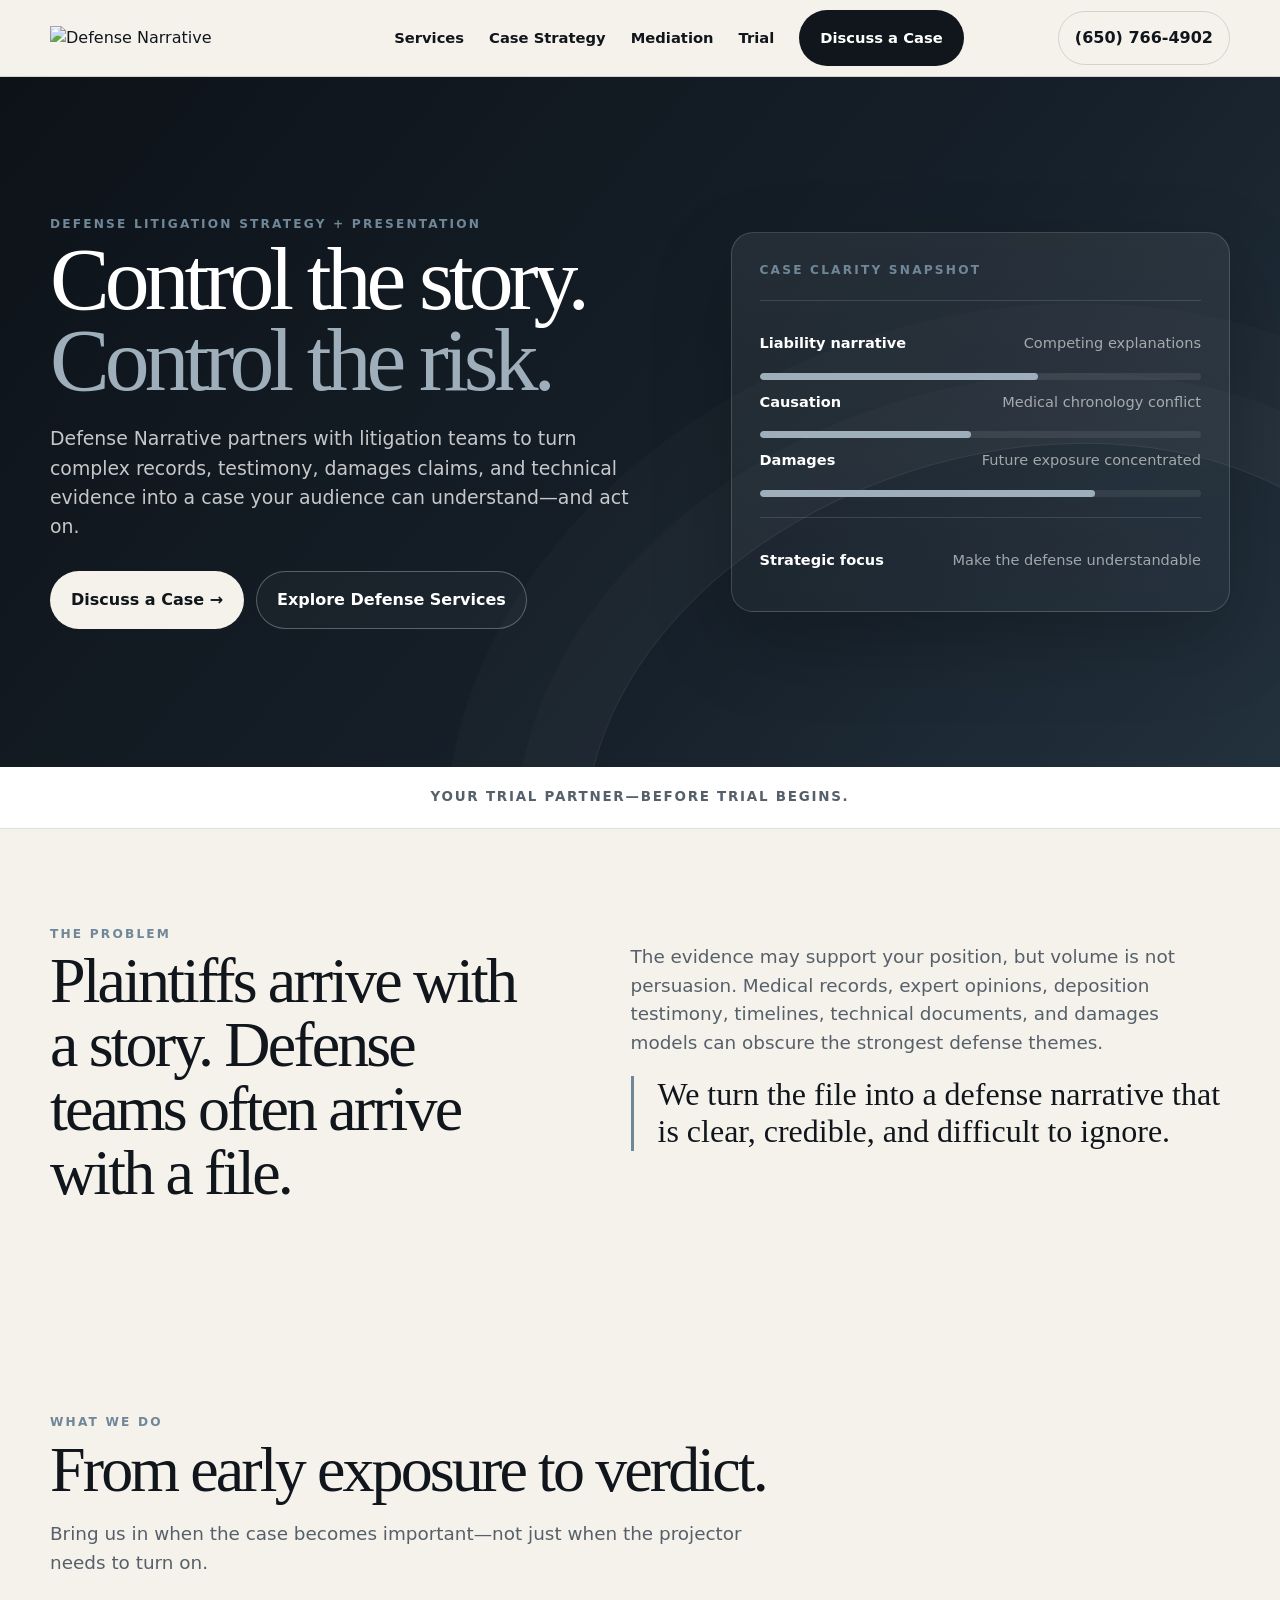
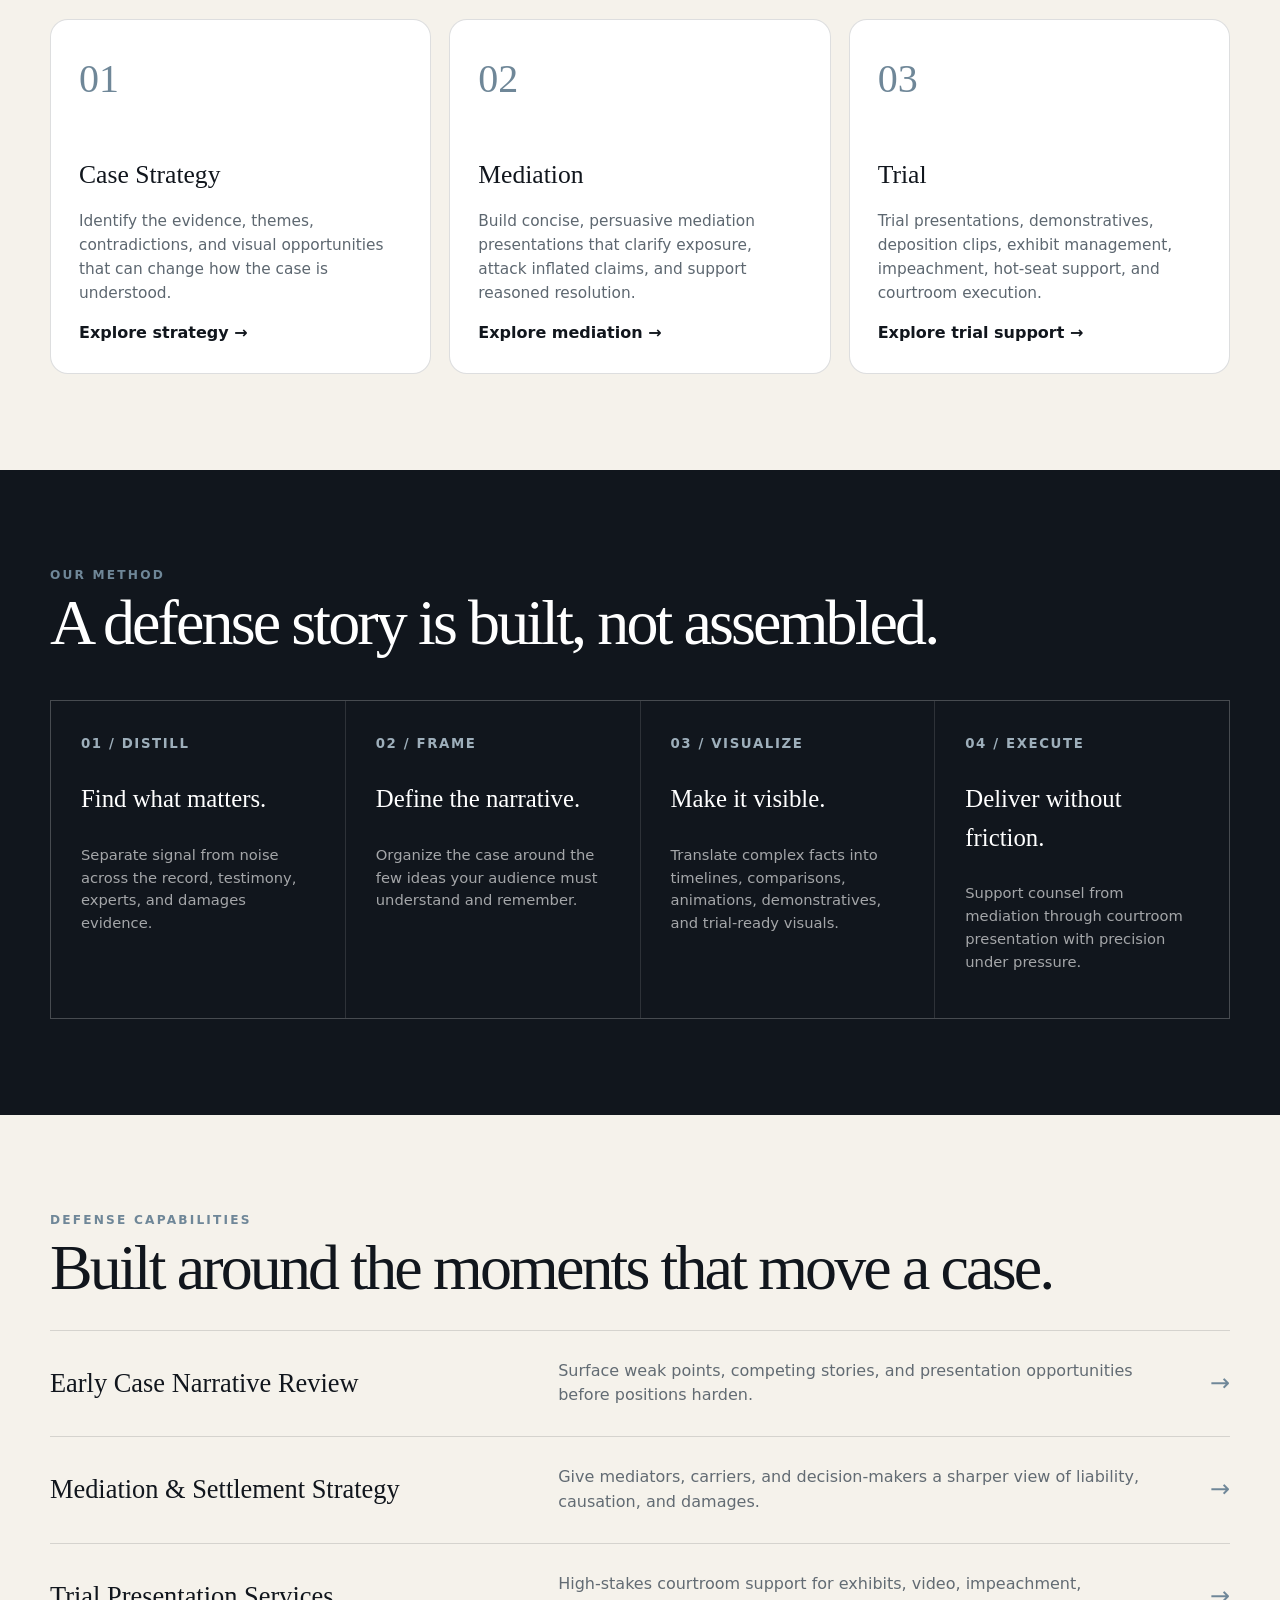
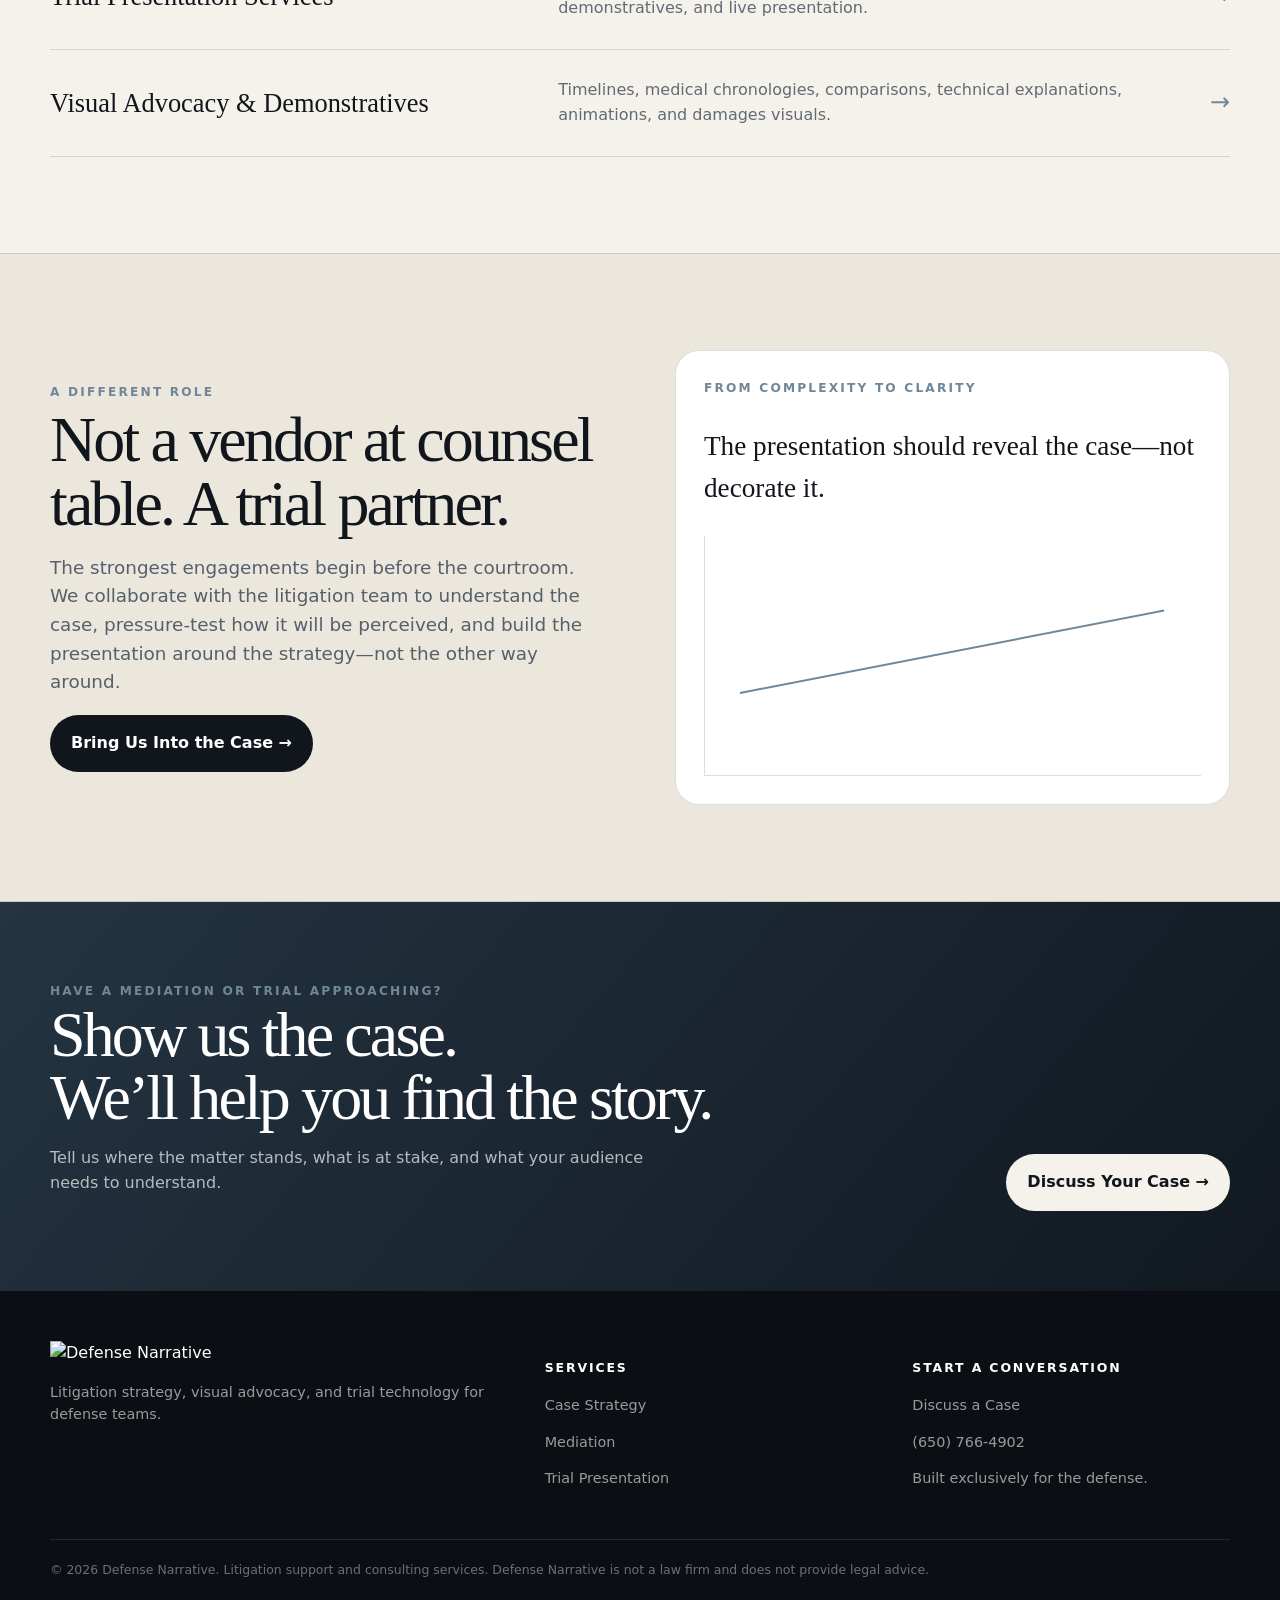
==== index.html @ d4c3cddf "Add Defense Narrative homepage" ====
<!doctype html><html lang="en"><head><meta charset="utf-8"><meta name="viewport" content="width=device-width,initial-scale=1"><title>Defense Narrative | Litigation Strategy, Visual Advocacy & Trial Technology</title><meta name="description" content="Defense Narrative partners with defense counsel to turn complex evidence into clear, persuasive case presentations—from early case strategy and mediation through trial."><link rel="stylesheet" href="styles.css"></head><body>
<header><div class="container nav"><a class="logo-link" href="index.html" aria-label="Defense Narrative home"><img src="assets/defense-narrative-logo-light.svg" alt="Defense Narrative"></a><nav class="navlinks"><a href="#services">Services</a><a href="case-strategy.html">Case Strategy</a><a href="mediation.html">Mediation</a><a href="trial.html">Trial</a><a href="contact.html" class="btn primary">Discuss a Case</a></nav><div class="nav-contact"><a class="phone-link" href="tel:+16507664902">(650) 766-4902</a></div><button class="menu" aria-label="Open navigation">Menu</button></div></header>
<main>
<section class="hero"><div class="container hero-grid"><div><div class="eyebrow">Defense litigation strategy + presentation</div><h1>Control the story.<br><em>Control the risk.</em></h1><p>Defense Narrative partners with litigation teams to turn complex records, testimony, damages claims, and technical evidence into a case your audience can understand—and act on.</p><div class="hero-actions"><a class="btn light" href="contact.html">Discuss a Case →</a><a class="btn ghost" href="#services">Explore Defense Services</a></div></div><div class="risk-card"><div class="eyebrow">Case clarity snapshot</div><div class="line"></div><div class="risk-item"><b>Liability narrative</b><span>Competing explanations</span></div><div class="meter"><i style="width:63%"></i></div><div class="risk-item"><b>Causation</b><span>Medical chronology conflict</span></div><div class="meter"><i style="width:48%"></i></div><div class="risk-item"><b>Damages</b><span>Future exposure concentrated</span></div><div class="meter"><i style="width:76%"></i></div><div class="line"></div><div class="risk-item"><b>Strategic focus</b><span>Make the defense understandable</span></div></div></div></section>
<div class="logostrip"><div class="container"><strong>Your trial partner—before trial begins.</strong></div></div>
<section class="section"><div class="container split"><div><div class="eyebrow">The problem</div><h2>Plaintiffs arrive with a story. Defense teams often arrive with a file.</h2></div><div><p class="lead">The evidence may support your position, but volume is not persuasion. Medical records, expert opinions, deposition testimony, timelines, technical documents, and damages models can obscure the strongest defense themes.</p><p class="quote-block">We turn the file into a defense narrative that is clear, credible, and difficult to ignore.</p></div></div></section>
<section class="section" id="services"><div class="container"><div class="eyebrow">What we do</div><h2>From early exposure to verdict.</h2><p class="lead">Bring us in when the case becomes important—not just when the projector needs to turn on.</p><div class="grid3"><article class="card"><div class="num">01</div><h3>Case Strategy</h3><p>Identify the evidence, themes, contradictions, and visual opportunities that can change how the case is understood.</p><a href="case-strategy.html"><b>Explore strategy →</b></a></article><article class="card"><div class="num">02</div><h3>Mediation</h3><p>Build concise, persuasive mediation presentations that clarify exposure, attack inflated claims, and support reasoned resolution.</p><a href="mediation.html"><b>Explore mediation →</b></a></article><article class="card"><div class="num">03</div><h3>Trial</h3><p>Trial presentations, demonstratives, deposition clips, exhibit management, impeachment, hot-seat support, and courtroom execution.</p><a href="trial.html"><b>Explore trial support →</b></a></article></div></div></section>
<section class="section dark"><div class="container"><div class="eyebrow">Our method</div><h2>A defense story is built, not assembled.</h2><div class="process"><div class="step"><small>01 / DISTILL</small><h3>Find what matters.</h3><p>Separate signal from noise across the record, testimony, experts, and damages evidence.</p></div><div class="step"><small>02 / FRAME</small><h3>Define the narrative.</h3><p>Organize the case around the few ideas your audience must understand and remember.</p></div><div class="step"><small>03 / VISUALIZE</small><h3>Make it visible.</h3><p>Translate complex facts into timelines, comparisons, animations, demonstratives, and trial-ready visuals.</p></div><div class="step"><small>04 / EXECUTE</small><h3>Deliver without friction.</h3><p>Support counsel from mediation through courtroom presentation with precision under pressure.</p></div></div></div></section>
<section class="section"><div class="container"><div class="eyebrow">Defense capabilities</div><h2>Built around the moments that move a case.</h2><div class="service-list"><a class="service-row" href="case-strategy.html"><h3>Early Case Narrative Review</h3><p>Surface weak points, competing stories, and presentation opportunities before positions harden.</p><span class="arrow">→</span></a><a class="service-row" href="mediation.html"><h3>Mediation & Settlement Strategy</h3><p>Give mediators, carriers, and decision-makers a sharper view of liability, causation, and damages.</p><span class="arrow">→</span></a><a class="service-row" href="trial.html"><h3>Trial Presentation Services</h3><p>High-stakes courtroom support for exhibits, video, impeachment, demonstratives, and live presentation.</p><span class="arrow">→</span></a><a class="service-row" href="trial.html"><h3>Visual Advocacy & Demonstratives</h3><p>Timelines, medical chronologies, comparisons, technical explanations, animations, and damages visuals.</p><span class="arrow">→</span></a></div></div></section>
<section class="section case-band"><div class="container case-layout"><div><div class="eyebrow">A different role</div><h2>Not a vendor at counsel table. A trial partner.</h2><p class="lead">The strongest engagements begin before the courtroom. We collaborate with the litigation team to understand the case, pressure-test how it will be perceived, and build the presentation around the strategy—not the other way around.</p><a class="btn primary" href="contact.html">Bring Us Into the Case →</a></div><div class="case-visual"><div class="eyebrow">From complexity to clarity</div><h3 style="font-family:var(--serif);font-size:1.7rem;font-weight:500">The presentation should reveal the case—not decorate it.</h3><div class="chart"></div></div></div></section>
<section class="cta"><div class="container cta-inner"><div><div class="eyebrow">Have a mediation or trial approaching?</div><h2>Show us the case.<br>We’ll help you find the story.</h2><p>Tell us where the matter stands, what is at stake, and what your audience needs to understand.</p></div><a class="btn light" href="contact.html">Discuss Your Case →</a></div></section>
</main><footer><div class="container"><div class="footer-grid"><div><img class="footer-logo" src="assets/defense-narrative-logo.svg" alt="Defense Narrative"><p>Litigation strategy, visual advocacy, and trial technology for defense teams.</p></div><div><h4>Services</h4><p><a href="case-strategy.html">Case Strategy</a></p><p><a href="mediation.html">Mediation</a></p><p><a href="trial.html">Trial Presentation</a></p></div><div><h4>Start a conversation</h4><p><a href="contact.html">Discuss a Case</a></p><p><a href="tel:+16507664902">(650) 766-4902</a></p><p>Built exclusively for the defense.</p></div></div><div class="legal">© 2026 Defense Narrative. Litigation support and consulting services. Defense Narrative is not a law firm and does not provide legal advice.</div></div></footer><script src="script.js"></script></body></html>
---- styles.css ----
:root{
  --ink:#11161d;
  --ink-2:#1b2430;
  --paper:#f5f2eb;
  --paper-2:#ece7dd;
  --steel:#6f8798;
  --steel-2:#9eafbb;
  --line:rgba(17,22,29,.14);
  --white:#fff;
  --max:1180px;
  --serif: Georgia, 'Times New Roman', serif;
  --sans: Inter, ui-sans-serif, system-ui, -apple-system, BlinkMacSystemFont, 'Segoe UI', sans-serif;
}
*{box-sizing:border-box}
html{scroll-behavior:smooth}
body{margin:0;font-family:var(--sans);background:var(--paper);color:var(--ink);line-height:1.55}
a{color:inherit;text-decoration:none}
img{max-width:100%;display:block}
.container{width:min(calc(100% - 40px),var(--max));margin:auto}
.eyebrow{font-size:.76rem;letter-spacing:.18em;text-transform:uppercase;font-weight:750;color:var(--steel)}
.btn{display:inline-flex;align-items:center;justify-content:center;gap:.55rem;padding:.95rem 1.25rem;border-radius:999px;font-weight:750;border:1px solid transparent;transition:.2s ease}
.btn.primary{background:var(--ink);color:var(--white)}
.btn.primary:hover{transform:translateY(-2px);background:#05080c}
.btn.ghost{border-color:rgba(255,255,255,.28);color:#fff;background:rgba(255,255,255,.03)}
.btn.light{background:var(--paper);color:var(--ink)}
header{position:sticky;top:0;z-index:30;background:rgba(245,242,235,.9);backdrop-filter:blur(14px);border-bottom:1px solid var(--line)}
.nav{height:76px;display:flex;align-items:center;justify-content:space-between;gap:24px}
.brand{font-weight:900;letter-spacing:.05em;line-height:.95;font-size:1.05rem}.brand span{display:block;font-family:var(--serif);font-weight:500;font-size:1.28rem;letter-spacing:.01em}
.navlinks{display:flex;gap:25px;align-items:center;font-size:.92rem;font-weight:650}.menu{display:none}
.hero{background:linear-gradient(130deg,#0d1218 0%,#16202a 60%,#23313d 100%);color:#fff;overflow:hidden;position:relative}
.hero:after{content:"";position:absolute;inset:auto -12% -45% 45%;height:620px;border:1px solid rgba(255,255,255,.09);border-radius:50%;transform:rotate(-18deg);box-shadow:0 0 0 70px rgba(255,255,255,.02),0 0 0 140px rgba(255,255,255,.015)}
.hero-grid{min-height:690px;display:grid;grid-template-columns:1.1fr .9fr;align-items:center;gap:70px;position:relative;z-index:2}
.hero h1{font-family:var(--serif);font-weight:500;font-size:clamp(3.4rem,7vw,6.8rem);line-height:.9;letter-spacing:-.055em;margin:.3rem 0 1.5rem;max-width:760px}.hero h1 em{font-style:normal;color:var(--steel-2)}
.hero p{font-size:1.18rem;color:rgba(255,255,255,.76);max-width:660px}.hero-actions{display:flex;gap:12px;margin-top:30px;flex-wrap:wrap}
.risk-card{border:1px solid rgba(255,255,255,.16);background:linear-gradient(180deg,rgba(255,255,255,.07),rgba(255,255,255,.025));padding:28px;border-radius:22px;box-shadow:0 30px 80px rgba(0,0,0,.22)}
.risk-card .line{height:1px;background:rgba(255,255,255,.13);margin:20px 0}.risk-item{display:flex;justify-content:space-between;gap:22px;padding:11px 0;font-size:.91rem}.risk-item b{color:#fff}.risk-item span{color:rgba(255,255,255,.58);text-align:right}.meter{height:7px;background:rgba(255,255,255,.08);border-radius:99px;overflow:hidden;margin-top:7px}.meter i{display:block;height:100%;background:var(--steel-2);border-radius:99px}
.logostrip{border-bottom:1px solid var(--line);background:#fff}.logostrip .container{display:flex;justify-content:center;text-align:center;padding:20px}.logostrip strong{font-size:.84rem;letter-spacing:.13em;text-transform:uppercase;color:#56606b}
.section{padding:96px 0}.section.dark{background:var(--ink);color:#fff}.split{display:grid;grid-template-columns:.9fr 1.1fr;gap:90px;align-items:start}.section h2{font-family:var(--serif);font-size:clamp(2.45rem,5vw,4.5rem);line-height:1;letter-spacing:-.045em;font-weight:500;margin:.35rem 0 1rem}.lead{font-size:1.15rem;color:#56606b;max-width:720px}.dark .lead{color:rgba(255,255,255,.68)}
.quote-block{font-family:var(--serif);font-size:2rem;line-height:1.18;border-left:3px solid var(--steel);padding-left:24px;margin:12px 0 0}
.grid3{display:grid;grid-template-columns:repeat(3,1fr);gap:18px;margin-top:42px}.card{background:#fff;border:1px solid var(--line);border-radius:18px;padding:28px;min-height:250px}.card .num{font-family:var(--serif);font-size:2.5rem;color:var(--steel);margin-bottom:45px}.card h3{font-family:var(--serif);font-size:1.6rem;font-weight:500;margin:0 0 10px}.card p{color:#5d6770;font-size:.96rem}
.process{display:grid;grid-template-columns:repeat(4,1fr);gap:1px;background:rgba(255,255,255,.12);border:1px solid rgba(255,255,255,.12);margin-top:45px}.step{background:var(--ink);padding:30px;min-height:260px}.step small{color:var(--steel-2);font-weight:800;letter-spacing:.12em}.step h3{font-family:var(--serif);font-size:1.55rem;font-weight:500}.step p{color:rgba(255,255,255,.62);font-size:.92rem}
.service-list{margin-top:30px;border-top:1px solid var(--line)}.service-row{display:grid;grid-template-columns:1fr 1.3fr auto;gap:30px;padding:28px 0;border-bottom:1px solid var(--line);align-items:center}.service-row h3{font-family:var(--serif);font-weight:500;font-size:1.65rem;margin:0}.service-row p{margin:0;color:#626b73}.arrow{font-size:1.5rem;color:var(--steel)}
.case-band{background:var(--paper-2);border-top:1px solid var(--line);border-bottom:1px solid var(--line)}.case-layout{display:grid;grid-template-columns:1fr 1fr;gap:70px;align-items:center}.case-visual{background:#fff;border:1px solid var(--line);border-radius:24px;padding:28px}.case-visual .chart{height:240px;position:relative;border-left:1px solid var(--line);border-bottom:1px solid var(--line);margin-top:20px}.case-visual .chart:before{content:"";position:absolute;left:7%;right:6%;top:65%;height:2px;background:var(--steel);transform:rotate(-11deg);transform-origin:left;box-shadow:80px -18px 0 -1px var(--steel),160px -56px 0 -1px var(--steel),240px -48px 0 -1px var(--steel)}
.cta{background:linear-gradient(130deg,#243442,#111820);color:#fff;padding:80px 0}.cta-inner{display:flex;align-items:end;justify-content:space-between;gap:40px}.cta h2{font-family:var(--serif);font-size:clamp(2.7rem,5vw,4.9rem);letter-spacing:-.045em;font-weight:500;line-height:.98;margin:.2rem 0}.cta p{color:rgba(255,255,255,.68);max-width:620px}
footer{background:#0b0f14;color:#fff;padding:50px 0 25px}.footer-grid{display:grid;grid-template-columns:1.4fr 1fr 1fr;gap:50px}.footer-grid p,.footer-grid a{color:rgba(255,255,255,.58);font-size:.9rem}.footer-grid h4{font-size:.78rem;letter-spacing:.15em;text-transform:uppercase}.legal{border-top:1px solid rgba(255,255,255,.1);margin-top:35px;padding-top:20px;color:rgba(255,255,255,.4);font-size:.78rem}
.pagehero{padding:110px 0 80px;background:var(--ink);color:#fff}.pagehero h1{font-family:var(--serif);font-size:clamp(3.2rem,7vw,6.2rem);font-weight:500;line-height:.94;letter-spacing:-.05em;margin:.4rem 0 1rem;max-width:900px}.pagehero p{max-width:720px;color:rgba(255,255,255,.68);font-size:1.12rem}
.form{display:grid;gap:14px}.form input,.form textarea,.form select{width:100%;padding:15px 16px;border:1px solid var(--line);background:#fff;border-radius:10px;font:inherit}.form textarea{min-height:150px;resize:vertical}.form-grid{display:grid;grid-template-columns:1fr 1fr;gap:14px}.note{font-size:.82rem;color:#737b82}
@media(max-width:900px){.navlinks{display:none}.menu{display:block}.hero-grid,.split,.case-layout,.footer-grid{grid-template-columns:1fr}.hero-grid{padding:90px 0;min-height:auto}.risk-card{display:none}.grid3{grid-template-columns:1fr}.process{grid-template-columns:1fr 1fr}.service-row{grid-template-columns:1fr auto}.service-row p{grid-column:1/-1}.cta-inner{display:block}.cta .btn{margin-top:20px}}
@media(max-width:600px){.container{width:min(calc(100% - 28px),var(--max))}.hero h1{font-size:3.5rem}.section{padding:70px 0}.process{grid-template-columns:1fr}.form-grid{grid-template-columns:1fr}.nav{height:66px}}
.logo-link{display:flex;align-items:center;min-width:250px}.logo-link img{width:250px;height:auto;display:block}.nav-contact{display:flex;gap:10px;align-items:center}.phone-link{font-weight:800;white-space:nowrap;border:1px solid var(--line);border-radius:999px;padding:.82rem 1rem}.phone-link:hover{border-color:var(--steel)}
footer .footer-logo{width:320px;max-width:100%;margin-bottom:14px}.contact-callout{margin-top:25px;padding:22px 24px;background:var(--ink);color:#fff;border-radius:16px}.contact-callout .eyebrow{color:var(--steel-2)}.contact-callout a{font-family:var(--serif);font-size:2rem;display:inline-block;margin-top:4px}.contact-callout p{color:rgba(255,255,255,.66);margin:.3rem 0 0}.form label{font-size:.78rem;text-transform:uppercase;letter-spacing:.08em;font-weight:800;color:#64707b}.form-field{display:grid;gap:6px}.form-status{font-size:.9rem;padding:12px 14px;border-radius:10px;background:#edf3f6;color:#2F3E4F;display:none}.privacy-line{font-size:.78rem;color:#737b82;margin:.2rem 0}.brand-mini{display:flex;align-items:center;gap:12px}.brand-mini img{width:48px;height:48px}.brand-mini strong{font-family:var(--serif);font-size:1.2rem;letter-spacing:.02em}
@media(max-width:1050px){.nav-contact .phone-link{display:none}.logo-link img{width:220px}.logo-link{min-width:220px}}
@media(max-width:900px){.nav-contact{margin-left:auto}.nav-contact .btn{display:none}.logo-link img{width:205px}.logo-link{min-width:auto}}
@media(max-width:600px){.logo-link img{width:178px}}
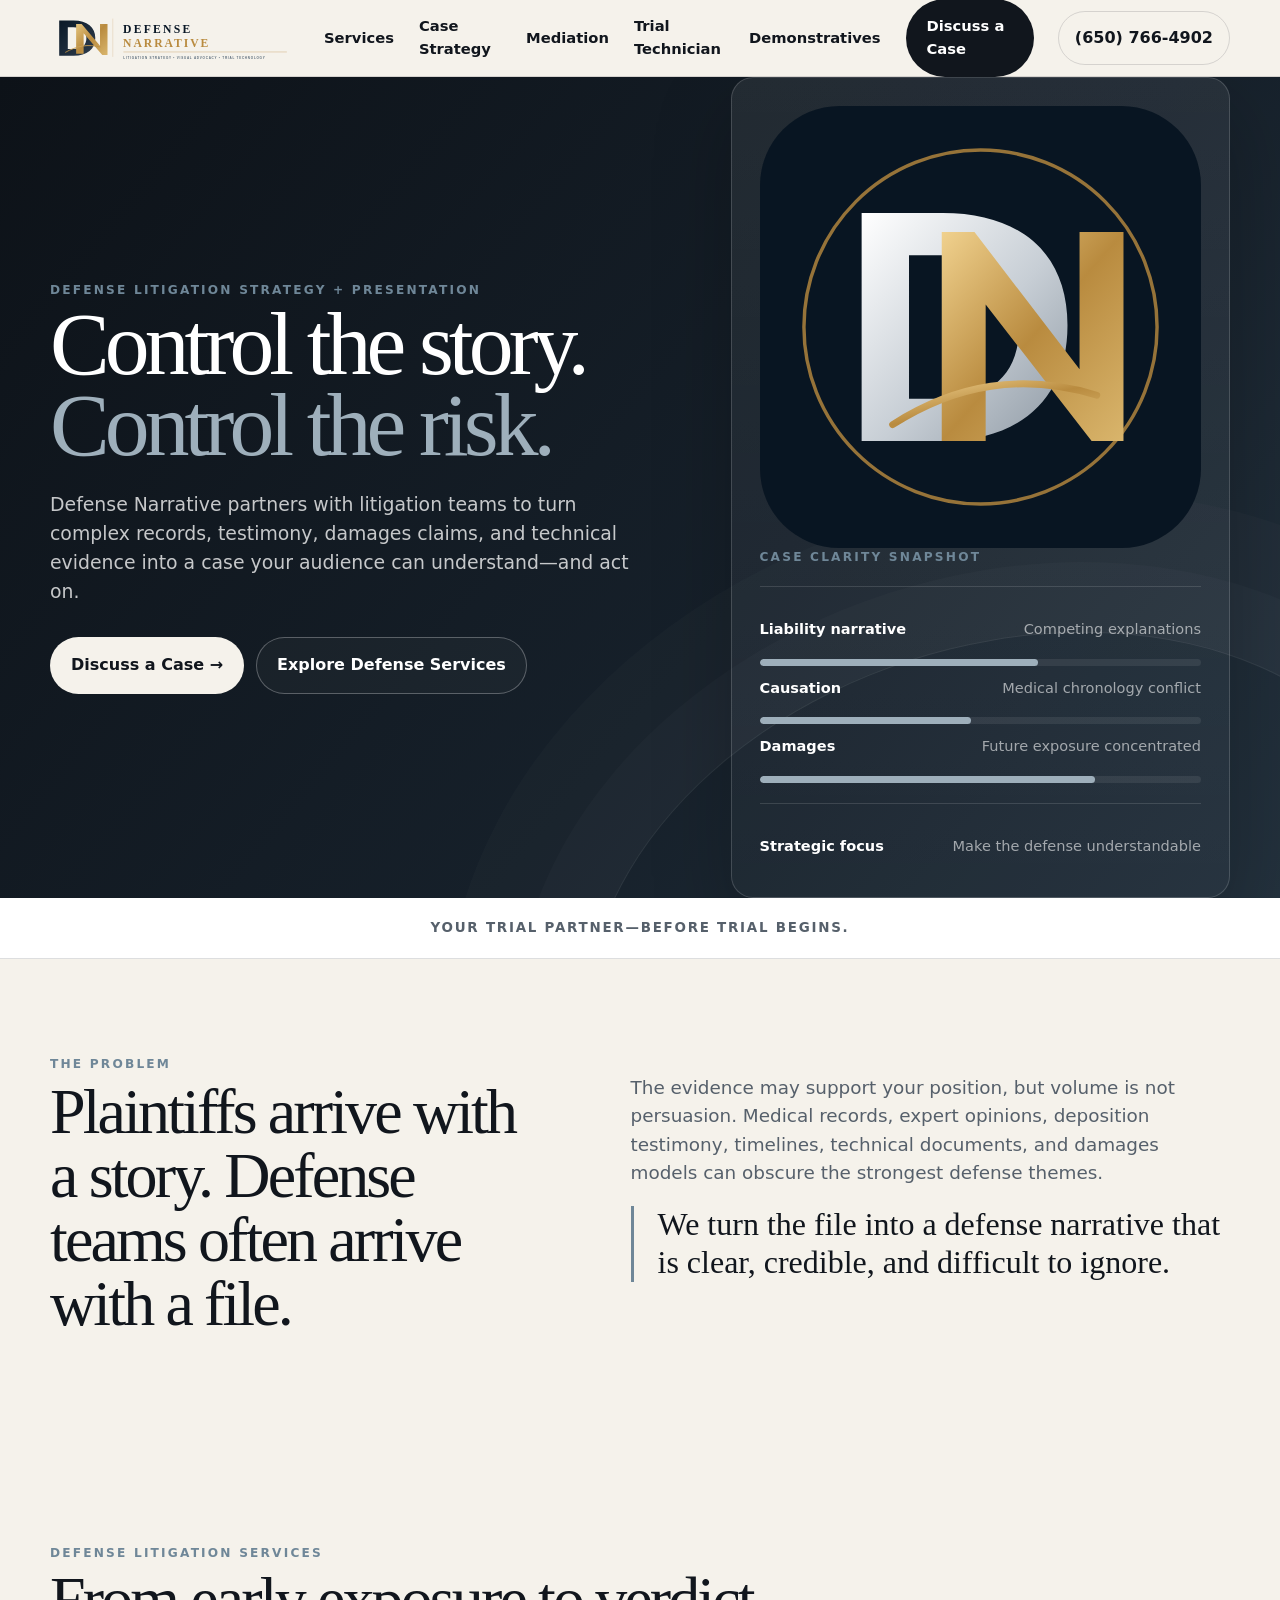
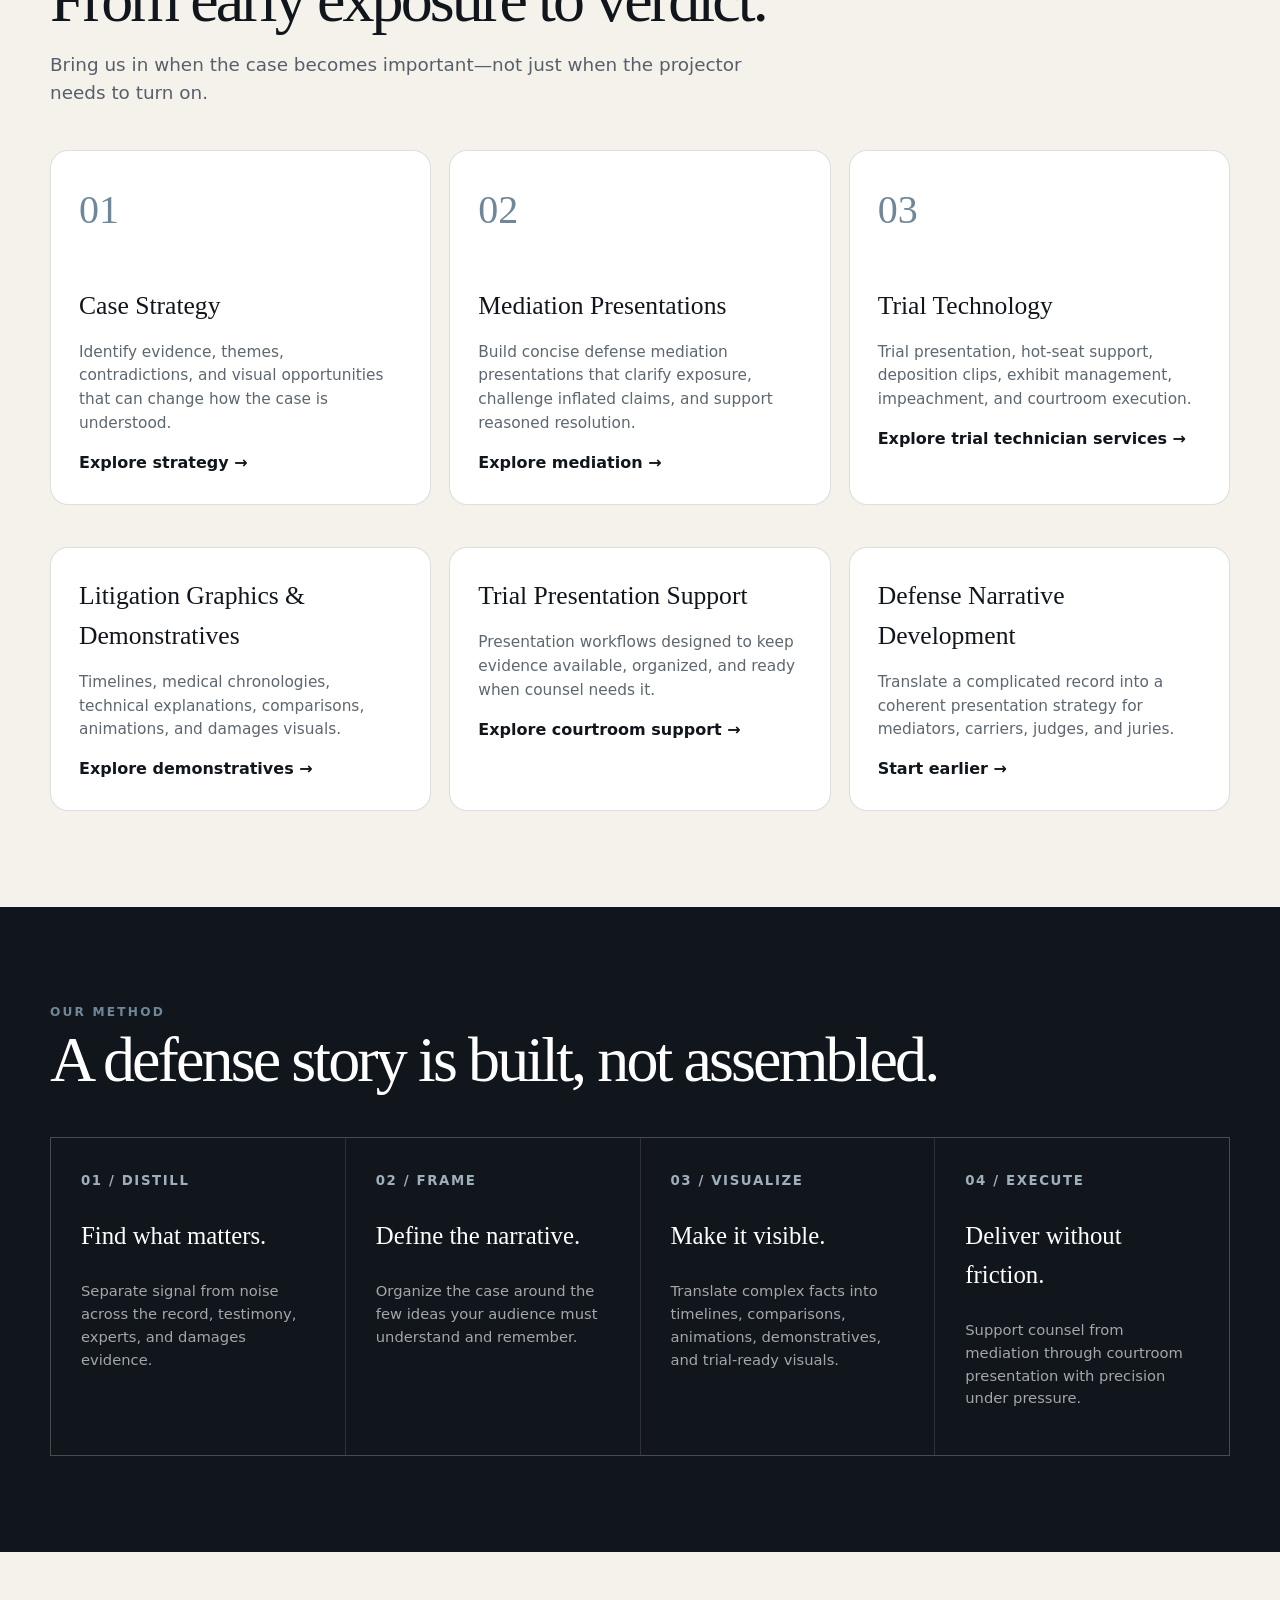
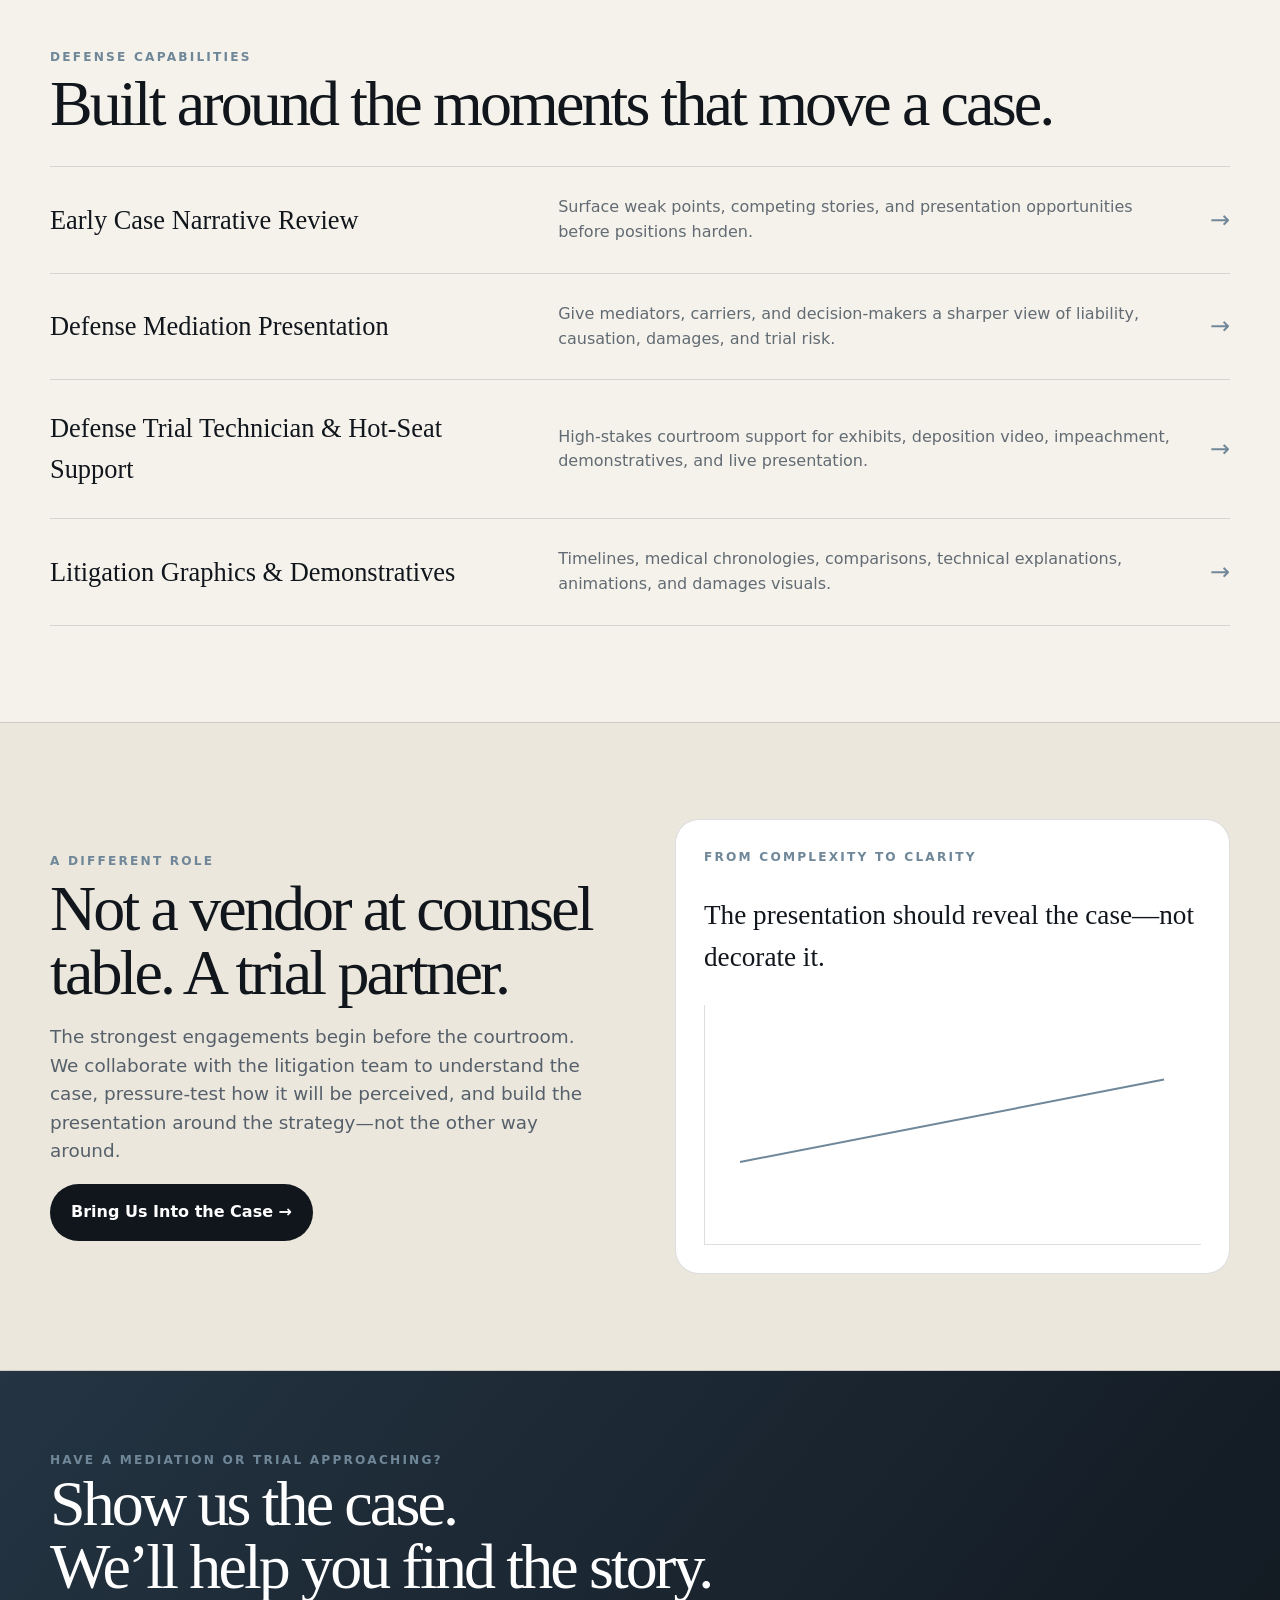
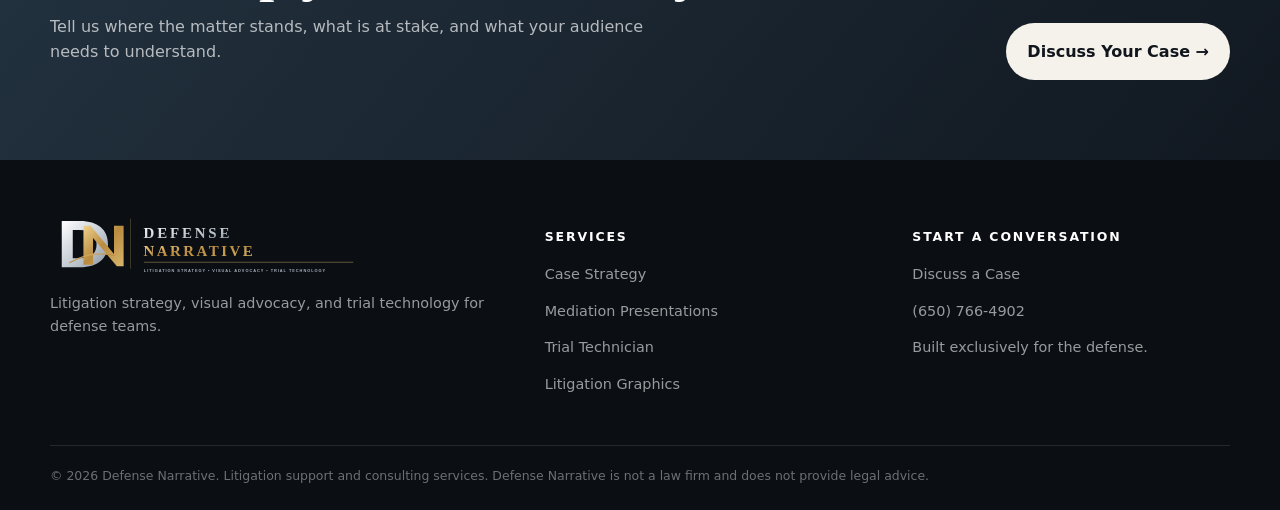
==== commit 2436c3ed: "Upgrade homepage SEO and navigation" ====
--- a/index.html
+++ b/index.html
@@ -1,12 +1,12 @@
-<!doctype html><html lang="en"><head><meta charset="utf-8"><meta name="viewport" content="width=device-width,initial-scale=1"><title>Defense Narrative | Litigation Strategy, Visual Advocacy & Trial Technology</title><meta name="description" content="Defense Narrative partners with defense counsel to turn complex evidence into clear, persuasive case presentations—from early case strategy and mediation through trial."><link rel="stylesheet" href="styles.css"></head><body>
-<header><div class="container nav"><a class="logo-link" href="index.html" aria-label="Defense Narrative home"><img src="assets/defense-narrative-logo-light.svg" alt="Defense Narrative"></a><nav class="navlinks"><a href="#services">Services</a><a href="case-strategy.html">Case Strategy</a><a href="mediation.html">Mediation</a><a href="trial.html">Trial</a><a href="contact.html" class="btn primary">Discuss a Case</a></nav><div class="nav-contact"><a class="phone-link" href="tel:+16507664902">(650) 766-4902</a></div><button class="menu" aria-label="Open navigation">Menu</button></div></header>
+<!doctype html><html lang="en"><head><meta charset="utf-8"><meta name="viewport" content="width=device-width,initial-scale=1"><title>Defense Trial Strategy, Trial Technology & Visual Advocacy | Defense Narrative</title><meta name="description" content="Defense Narrative helps defense litigation teams clarify complex evidence, strengthen mediation strategy, create persuasive demonstratives, and execute trial presentation technology with precision."><link rel="canonical" href="https://defensenarrative.com/"><link rel="icon" href="/favicon.svg" type="image/svg+xml"><meta name="robots" content="index,follow,max-image-preview:large"><meta property="og:type" content="website"><meta property="og:site_name" content="Defense Narrative"><meta property="og:title" content="Defense Narrative | Control the Story. Control the Risk."><meta property="og:description" content="Litigation strategy, visual advocacy, and trial technology built exclusively for defense teams."><meta property="og:url" content="https://defensenarrative.com/"><meta property="og:image" content="https://defensenarrative.com/assets/defense-narrative-mark.svg"><meta name="twitter:card" content="summary"><meta name="twitter:title" content="Defense Narrative | Defense Litigation Strategy & Trial Technology"><meta name="twitter:description" content="Turn complex evidence into a clear defense narrative from early case strategy through verdict."><link rel="stylesheet" href="styles.css"><script type="application/ld+json">{"@context":"https://schema.org","@graph":[{"@type":"Organization","@id":"https://defensenarrative.com/#organization","name":"Defense Narrative","url":"https://defensenarrative.com/","logo":"https://defensenarrative.com/assets/defense-narrative-mark.svg","telephone":"+1-650-766-4902","description":"Defense litigation strategy, visual advocacy, mediation presentation, demonstratives and trial technology services."},{"@type":"WebSite","@id":"https://defensenarrative.com/#website","url":"https://defensenarrative.com/","name":"Defense Narrative","publisher":{"@id":"https://defensenarrative.com/#organization"}},{"@type":"Service","name":"Defense Litigation Strategy and Trial Presentation Services","provider":{"@id":"https://defensenarrative.com/#organization"},"url":"https://defensenarrative.com/","serviceType":["Defense litigation strategy","Mediation presentation services","Trial presentation services","Trial technician services","Litigation graphics and demonstratives"]}]}</script></head><body>
+<header><div class="container nav"><a class="logo-link" href="/" aria-label="Defense Narrative home"><img src="assets/defense-narrative-logo-light.svg" alt="Defense Narrative"></a><nav class="navlinks"><a href="#services">Services</a><a href="case-strategy.html">Case Strategy</a><a href="mediation.html">Mediation</a><a href="trial-technician.html">Trial Technician</a><a href="litigation-graphics.html">Demonstratives</a><a href="contact.html" class="btn primary">Discuss a Case</a></nav><div class="nav-contact"><a class="phone-link" href="tel:+16507664902">(650) 766-4902</a></div><button class="menu" aria-label="Open navigation">Menu</button></div></header>
 <main>
-<section class="hero"><div class="container hero-grid"><div><div class="eyebrow">Defense litigation strategy + presentation</div><h1>Control the story.<br><em>Control the risk.</em></h1><p>Defense Narrative partners with litigation teams to turn complex records, testimony, damages claims, and technical evidence into a case your audience can understand—and act on.</p><div class="hero-actions"><a class="btn light" href="contact.html">Discuss a Case →</a><a class="btn ghost" href="#services">Explore Defense Services</a></div></div><div class="risk-card"><div class="eyebrow">Case clarity snapshot</div><div class="line"></div><div class="risk-item"><b>Liability narrative</b><span>Competing explanations</span></div><div class="meter"><i style="width:63%"></i></div><div class="risk-item"><b>Causation</b><span>Medical chronology conflict</span></div><div class="meter"><i style="width:48%"></i></div><div class="risk-item"><b>Damages</b><span>Future exposure concentrated</span></div><div class="meter"><i style="width:76%"></i></div><div class="line"></div><div class="risk-item"><b>Strategic focus</b><span>Make the defense understandable</span></div></div></div></section>
+<section class="hero"><div class="container hero-grid"><div><div class="eyebrow">Defense litigation strategy + presentation</div><h1>Control the story.<br><em>Control the risk.</em></h1><p>Defense Narrative partners with litigation teams to turn complex records, testimony, damages claims, and technical evidence into a case your audience can understand—and act on.</p><div class="hero-actions"><a class="btn light" href="contact.html">Discuss a Case →</a><a class="btn ghost" href="#services">Explore Defense Services</a></div></div><div class="risk-card"><img class="hero-mark" src="assets/defense-narrative-mark.svg" alt="Defense Narrative DN monogram"><div class="eyebrow">Case clarity snapshot</div><div class="line"></div><div class="risk-item"><b>Liability narrative</b><span>Competing explanations</span></div><div class="meter"><i style="width:63%"></i></div><div class="risk-item"><b>Causation</b><span>Medical chronology conflict</span></div><div class="meter"><i style="width:48%"></i></div><div class="risk-item"><b>Damages</b><span>Future exposure concentrated</span></div><div class="meter"><i style="width:76%"></i></div><div class="line"></div><div class="risk-item"><b>Strategic focus</b><span>Make the defense understandable</span></div></div></div></section>
 <div class="logostrip"><div class="container"><strong>Your trial partner—before trial begins.</strong></div></div>
 <section class="section"><div class="container split"><div><div class="eyebrow">The problem</div><h2>Plaintiffs arrive with a story. Defense teams often arrive with a file.</h2></div><div><p class="lead">The evidence may support your position, but volume is not persuasion. Medical records, expert opinions, deposition testimony, timelines, technical documents, and damages models can obscure the strongest defense themes.</p><p class="quote-block">We turn the file into a defense narrative that is clear, credible, and difficult to ignore.</p></div></div></section>
-<section class="section" id="services"><div class="container"><div class="eyebrow">What we do</div><h2>From early exposure to verdict.</h2><p class="lead">Bring us in when the case becomes important—not just when the projector needs to turn on.</p><div class="grid3"><article class="card"><div class="num">01</div><h3>Case Strategy</h3><p>Identify the evidence, themes, contradictions, and visual opportunities that can change how the case is understood.</p><a href="case-strategy.html"><b>Explore strategy →</b></a></article><article class="card"><div class="num">02</div><h3>Mediation</h3><p>Build concise, persuasive mediation presentations that clarify exposure, attack inflated claims, and support reasoned resolution.</p><a href="mediation.html"><b>Explore mediation →</b></a></article><article class="card"><div class="num">03</div><h3>Trial</h3><p>Trial presentations, demonstratives, deposition clips, exhibit management, impeachment, hot-seat support, and courtroom execution.</p><a href="trial.html"><b>Explore trial support →</b></a></article></div></div></section>
+<section class="section" id="services"><div class="container"><div class="eyebrow">Defense litigation services</div><h2>From early exposure to verdict.</h2><p class="lead">Bring us in when the case becomes important—not just when the projector needs to turn on.</p><div class="grid3"><article class="card"><div class="num">01</div><h3>Case Strategy</h3><p>Identify evidence, themes, contradictions, and visual opportunities that can change how the case is understood.</p><a href="case-strategy.html"><b>Explore strategy →</b></a></article><article class="card"><div class="num">02</div><h3>Mediation Presentations</h3><p>Build concise defense mediation presentations that clarify exposure, challenge inflated claims, and support reasoned resolution.</p><a href="mediation.html"><b>Explore mediation →</b></a></article><article class="card"><div class="num">03</div><h3>Trial Technology</h3><p>Trial presentation, hot-seat support, deposition clips, exhibit management, impeachment, and courtroom execution.</p><a href="trial-technician.html"><b>Explore trial technician services →</b></a></article></div><div class="grid3 seo-service-grid"><article class="card compact"><h3>Litigation Graphics & Demonstratives</h3><p>Timelines, medical chronologies, technical explanations, comparisons, animations, and damages visuals.</p><a href="litigation-graphics.html"><b>Explore demonstratives →</b></a></article><article class="card compact"><h3>Trial Presentation Support</h3><p>Presentation workflows designed to keep evidence available, organized, and ready when counsel needs it.</p><a href="trial.html"><b>Explore courtroom support →</b></a></article><article class="card compact"><h3>Defense Narrative Development</h3><p>Translate a complicated record into a coherent presentation strategy for mediators, carriers, judges, and juries.</p><a href="case-strategy.html"><b>Start earlier →</b></a></article></div></div></section>
 <section class="section dark"><div class="container"><div class="eyebrow">Our method</div><h2>A defense story is built, not assembled.</h2><div class="process"><div class="step"><small>01 / DISTILL</small><h3>Find what matters.</h3><p>Separate signal from noise across the record, testimony, experts, and damages evidence.</p></div><div class="step"><small>02 / FRAME</small><h3>Define the narrative.</h3><p>Organize the case around the few ideas your audience must understand and remember.</p></div><div class="step"><small>03 / VISUALIZE</small><h3>Make it visible.</h3><p>Translate complex facts into timelines, comparisons, animations, demonstratives, and trial-ready visuals.</p></div><div class="step"><small>04 / EXECUTE</small><h3>Deliver without friction.</h3><p>Support counsel from mediation through courtroom presentation with precision under pressure.</p></div></div></div></section>
-<section class="section"><div class="container"><div class="eyebrow">Defense capabilities</div><h2>Built around the moments that move a case.</h2><div class="service-list"><a class="service-row" href="case-strategy.html"><h3>Early Case Narrative Review</h3><p>Surface weak points, competing stories, and presentation opportunities before positions harden.</p><span class="arrow">→</span></a><a class="service-row" href="mediation.html"><h3>Mediation & Settlement Strategy</h3><p>Give mediators, carriers, and decision-makers a sharper view of liability, causation, and damages.</p><span class="arrow">→</span></a><a class="service-row" href="trial.html"><h3>Trial Presentation Services</h3><p>High-stakes courtroom support for exhibits, video, impeachment, demonstratives, and live presentation.</p><span class="arrow">→</span></a><a class="service-row" href="trial.html"><h3>Visual Advocacy & Demonstratives</h3><p>Timelines, medical chronologies, comparisons, technical explanations, animations, and damages visuals.</p><span class="arrow">→</span></a></div></div></section>
+<section class="section"><div class="container"><div class="eyebrow">Defense capabilities</div><h2>Built around the moments that move a case.</h2><div class="service-list"><a class="service-row" href="case-strategy.html"><h3>Early Case Narrative Review</h3><p>Surface weak points, competing stories, and presentation opportunities before positions harden.</p><span class="arrow">→</span></a><a class="service-row" href="mediation.html"><h3>Defense Mediation Presentation</h3><p>Give mediators, carriers, and decision-makers a sharper view of liability, causation, damages, and trial risk.</p><span class="arrow">→</span></a><a class="service-row" href="trial-technician.html"><h3>Defense Trial Technician & Hot-Seat Support</h3><p>High-stakes courtroom support for exhibits, deposition video, impeachment, demonstratives, and live presentation.</p><span class="arrow">→</span></a><a class="service-row" href="litigation-graphics.html"><h3>Litigation Graphics & Demonstratives</h3><p>Timelines, medical chronologies, comparisons, technical explanations, animations, and damages visuals.</p><span class="arrow">→</span></a></div></div></section>
 <section class="section case-band"><div class="container case-layout"><div><div class="eyebrow">A different role</div><h2>Not a vendor at counsel table. A trial partner.</h2><p class="lead">The strongest engagements begin before the courtroom. We collaborate with the litigation team to understand the case, pressure-test how it will be perceived, and build the presentation around the strategy—not the other way around.</p><a class="btn primary" href="contact.html">Bring Us Into the Case →</a></div><div class="case-visual"><div class="eyebrow">From complexity to clarity</div><h3 style="font-family:var(--serif);font-size:1.7rem;font-weight:500">The presentation should reveal the case—not decorate it.</h3><div class="chart"></div></div></div></section>
 <section class="cta"><div class="container cta-inner"><div><div class="eyebrow">Have a mediation or trial approaching?</div><h2>Show us the case.<br>We’ll help you find the story.</h2><p>Tell us where the matter stands, what is at stake, and what your audience needs to understand.</p></div><a class="btn light" href="contact.html">Discuss Your Case →</a></div></section>
-</main><footer><div class="container"><div class="footer-grid"><div><img class="footer-logo" src="assets/defense-narrative-logo.svg" alt="Defense Narrative"><p>Litigation strategy, visual advocacy, and trial technology for defense teams.</p></div><div><h4>Services</h4><p><a href="case-strategy.html">Case Strategy</a></p><p><a href="mediation.html">Mediation</a></p><p><a href="trial.html">Trial Presentation</a></p></div><div><h4>Start a conversation</h4><p><a href="contact.html">Discuss a Case</a></p><p><a href="tel:+16507664902">(650) 766-4902</a></p><p>Built exclusively for the defense.</p></div></div><div class="legal">© 2026 Defense Narrative. Litigation support and consulting services. Defense Narrative is not a law firm and does not provide legal advice.</div></div></footer><script src="script.js"></script></body></html>
+</main><footer><div class="container"><div class="footer-grid"><div><img class="footer-logo" src="assets/defense-narrative-logo.svg" alt="Defense Narrative"><p>Litigation strategy, visual advocacy, and trial technology for defense teams.</p></div><div><h4>Services</h4><p><a href="case-strategy.html">Case Strategy</a></p><p><a href="mediation.html">Mediation Presentations</a></p><p><a href="trial-technician.html">Trial Technician</a></p><p><a href="litigation-graphics.html">Litigation Graphics</a></p></div><div><h4>Start a conversation</h4><p><a href="contact.html">Discuss a Case</a></p><p><a href="tel:+16507664902">(650) 766-4902</a></p><p>Built exclusively for the defense.</p></div></div><div class="legal">© 2026 Defense Narrative. Litigation support and consulting services. Defense Narrative is not a law firm and does not provide legal advice.</div></div></footer><script src="script.js" defer></script></body></html>
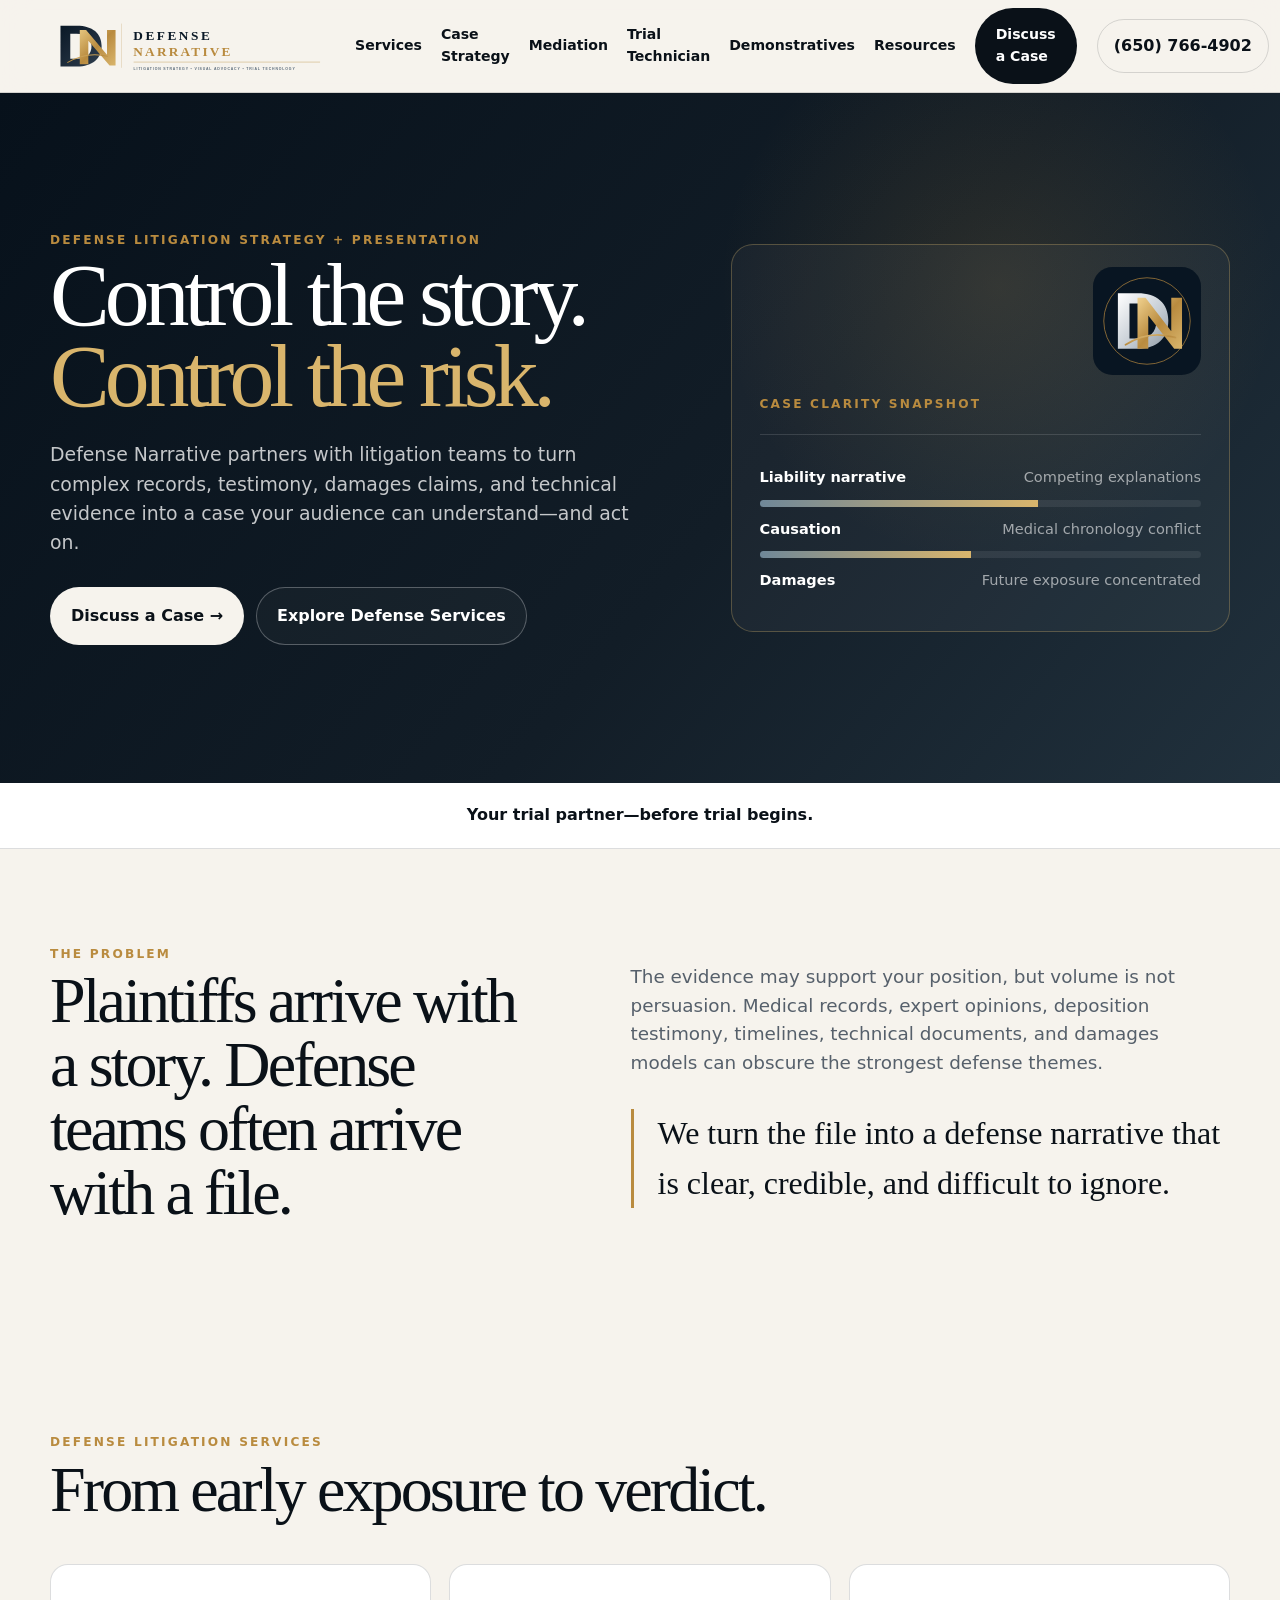
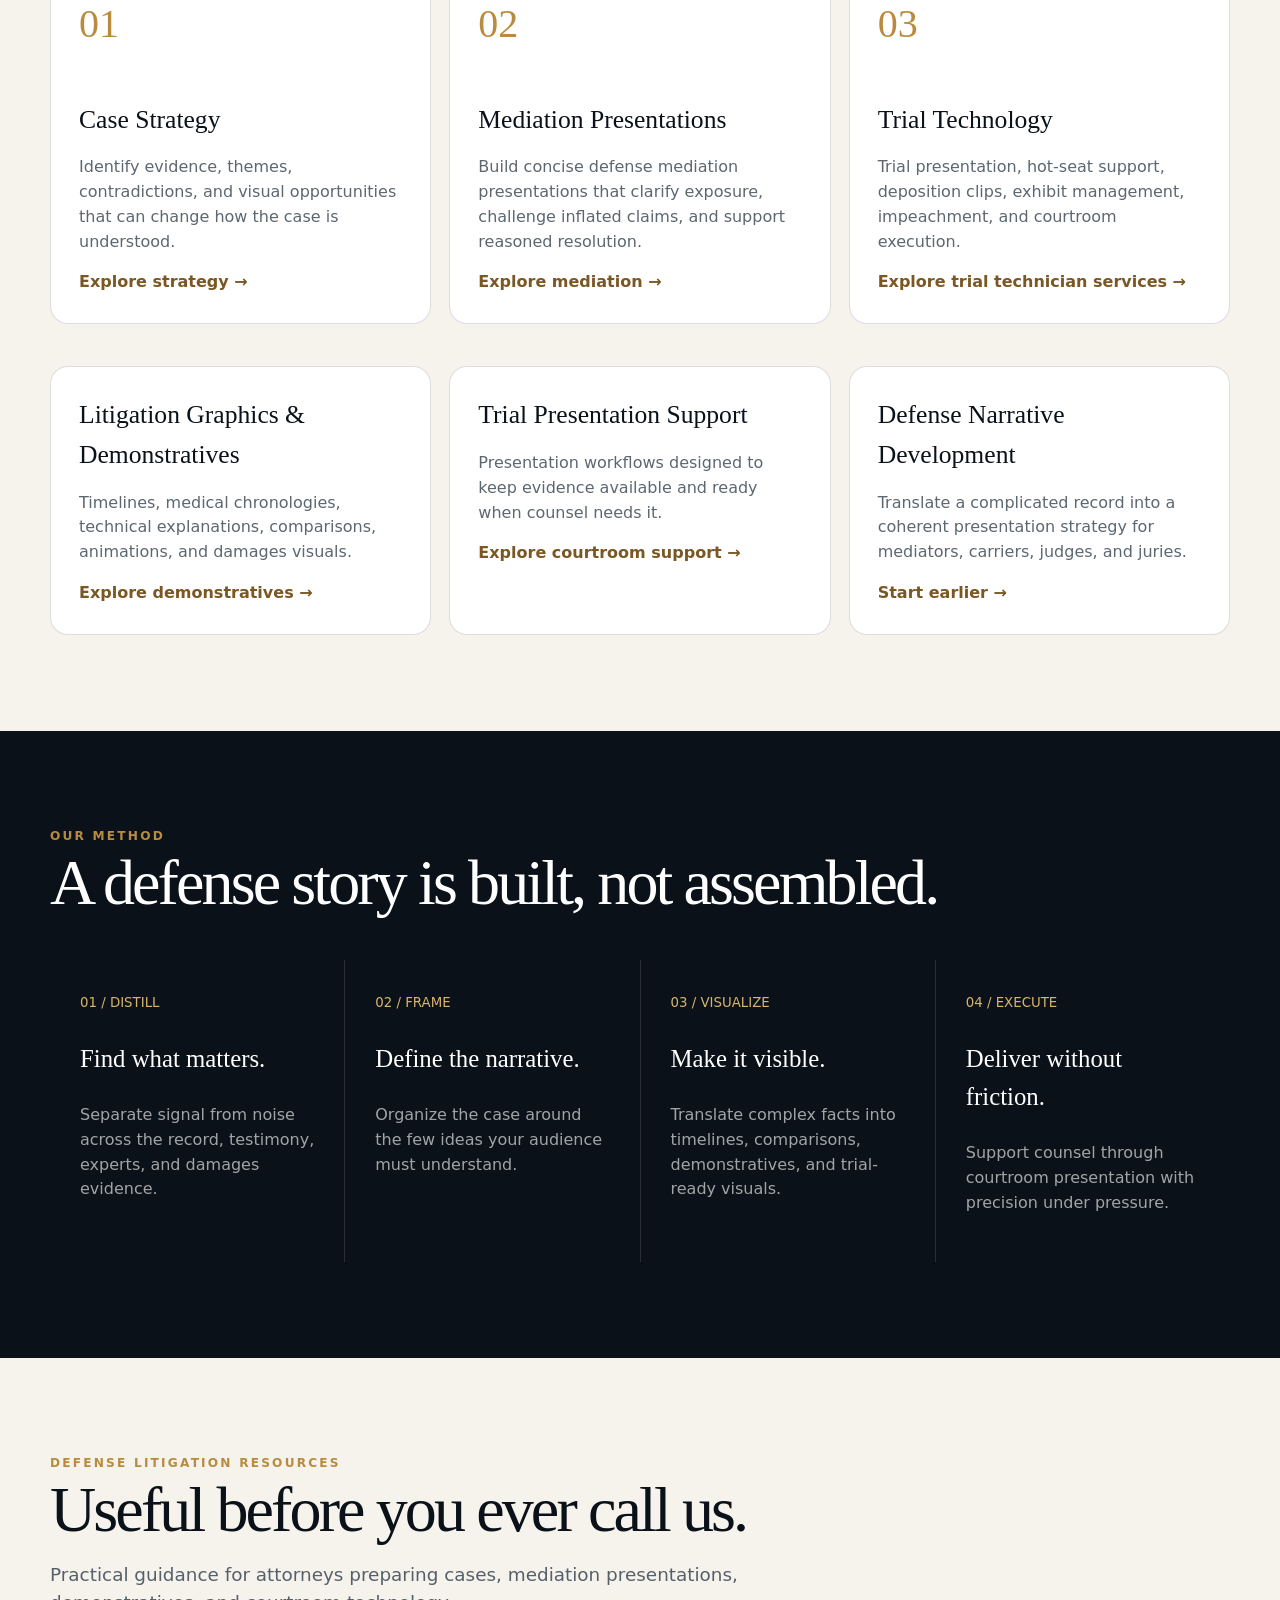
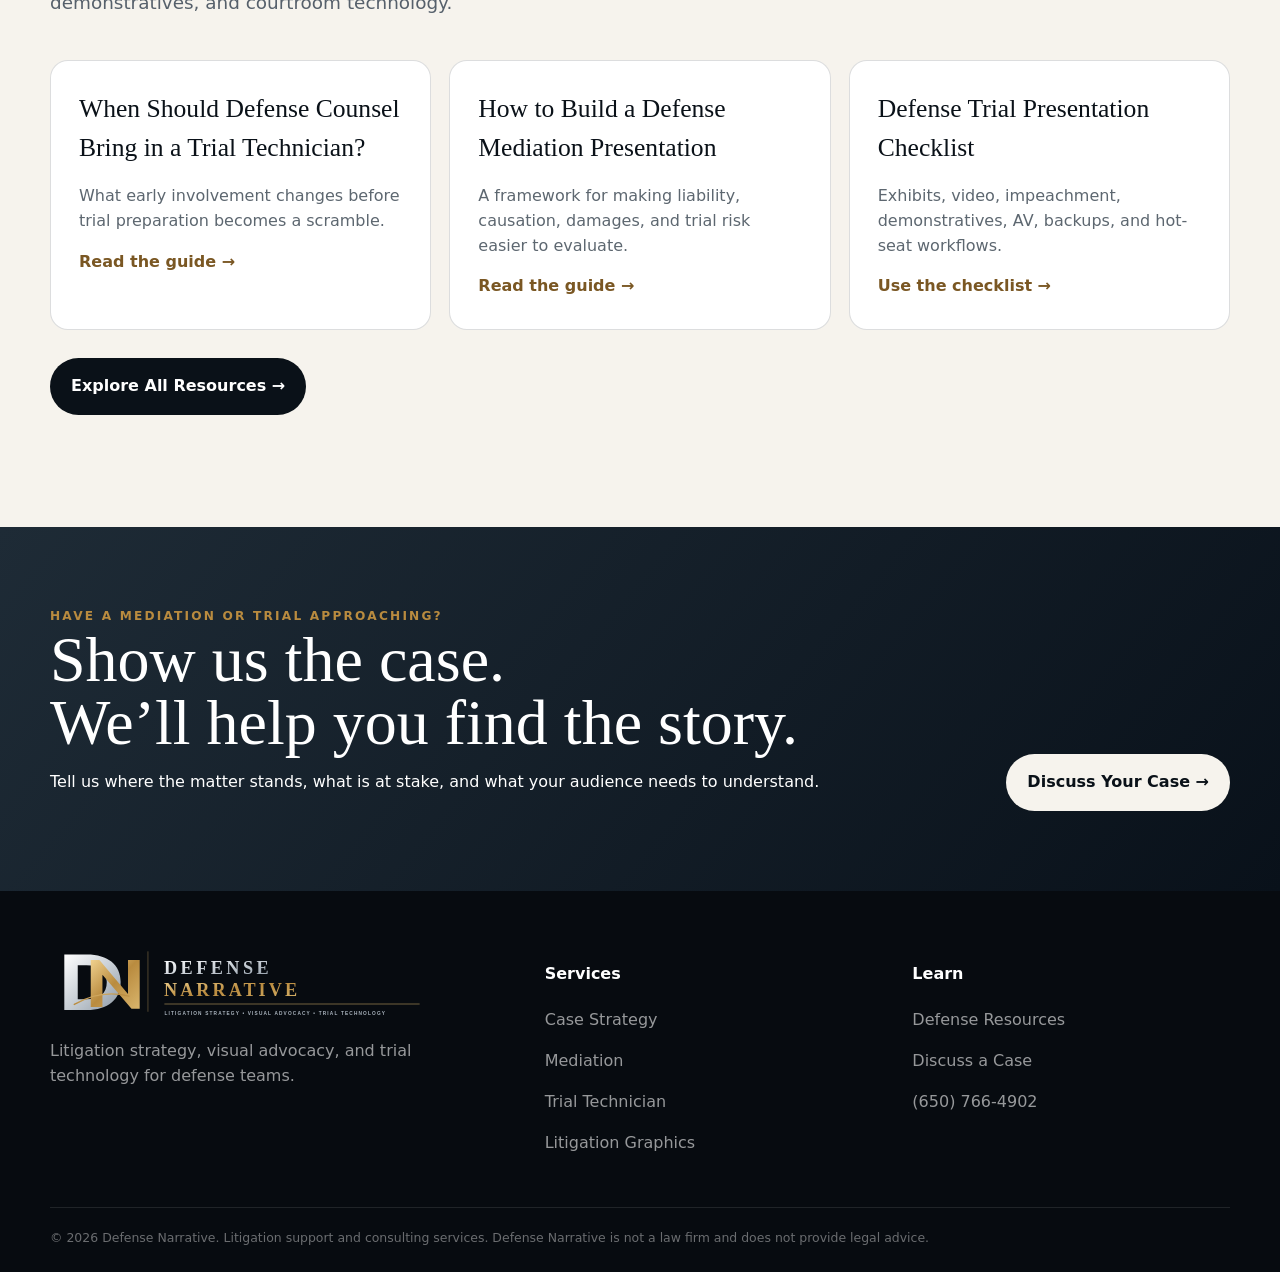
==== commit 5595f49e: "Link SEO resource hub from homepage" ====
--- a/index.html
+++ b/index.html
@@ -1,12 +1 @@
-<!doctype html><html lang="en"><head><meta charset="utf-8"><meta name="viewport" content="width=device-width,initial-scale=1"><title>Defense Trial Strategy, Trial Technology & Visual Advocacy | Defense Narrative</title><meta name="description" content="Defense Narrative helps defense litigation teams clarify complex evidence, strengthen mediation strategy, create persuasive demonstratives, and execute trial presentation technology with precision."><link rel="canonical" href="https://defensenarrative.com/"><link rel="icon" href="/favicon.svg" type="image/svg+xml"><meta name="robots" content="index,follow,max-image-preview:large"><meta property="og:type" content="website"><meta property="og:site_name" content="Defense Narrative"><meta property="og:title" content="Defense Narrative | Control the Story. Control the Risk."><meta property="og:description" content="Litigation strategy, visual advocacy, and trial technology built exclusively for defense teams."><meta property="og:url" content="https://defensenarrative.com/"><meta property="og:image" content="https://defensenarrative.com/assets/defense-narrative-mark.svg"><meta name="twitter:card" content="summary"><meta name="twitter:title" content="Defense Narrative | Defense Litigation Strategy & Trial Technology"><meta name="twitter:description" content="Turn complex evidence into a clear defense narrative from early case strategy through verdict."><link rel="stylesheet" href="styles.css"><script type="application/ld+json">{"@context":"https://schema.org","@graph":[{"@type":"Organization","@id":"https://defensenarrative.com/#organization","name":"Defense Narrative","url":"https://defensenarrative.com/","logo":"https://defensenarrative.com/assets/defense-narrative-mark.svg","telephone":"+1-650-766-4902","description":"Defense litigation strategy, visual advocacy, mediation presentation, demonstratives and trial technology services."},{"@type":"WebSite","@id":"https://defensenarrative.com/#website","url":"https://defensenarrative.com/","name":"Defense Narrative","publisher":{"@id":"https://defensenarrative.com/#organization"}},{"@type":"Service","name":"Defense Litigation Strategy and Trial Presentation Services","provider":{"@id":"https://defensenarrative.com/#organization"},"url":"https://defensenarrative.com/","serviceType":["Defense litigation strategy","Mediation presentation services","Trial presentation services","Trial technician services","Litigation graphics and demonstratives"]}]}</script></head><body>
-<header><div class="container nav"><a class="logo-link" href="/" aria-label="Defense Narrative home"><img src="assets/defense-narrative-logo-light.svg" alt="Defense Narrative"></a><nav class="navlinks"><a href="#services">Services</a><a href="case-strategy.html">Case Strategy</a><a href="mediation.html">Mediation</a><a href="trial-technician.html">Trial Technician</a><a href="litigation-graphics.html">Demonstratives</a><a href="contact.html" class="btn primary">Discuss a Case</a></nav><div class="nav-contact"><a class="phone-link" href="tel:+16507664902">(650) 766-4902</a></div><button class="menu" aria-label="Open navigation">Menu</button></div></header>
-<main>
-<section class="hero"><div class="container hero-grid"><div><div class="eyebrow">Defense litigation strategy + presentation</div><h1>Control the story.<br><em>Control the risk.</em></h1><p>Defense Narrative partners with litigation teams to turn complex records, testimony, damages claims, and technical evidence into a case your audience can understand—and act on.</p><div class="hero-actions"><a class="btn light" href="contact.html">Discuss a Case →</a><a class="btn ghost" href="#services">Explore Defense Services</a></div></div><div class="risk-card"><img class="hero-mark" src="assets/defense-narrative-mark.svg" alt="Defense Narrative DN monogram"><div class="eyebrow">Case clarity snapshot</div><div class="line"></div><div class="risk-item"><b>Liability narrative</b><span>Competing explanations</span></div><div class="meter"><i style="width:63%"></i></div><div class="risk-item"><b>Causation</b><span>Medical chronology conflict</span></div><div class="meter"><i style="width:48%"></i></div><div class="risk-item"><b>Damages</b><span>Future exposure concentrated</span></div><div class="meter"><i style="width:76%"></i></div><div class="line"></div><div class="risk-item"><b>Strategic focus</b><span>Make the defense understandable</span></div></div></div></section>
-<div class="logostrip"><div class="container"><strong>Your trial partner—before trial begins.</strong></div></div>
-<section class="section"><div class="container split"><div><div class="eyebrow">The problem</div><h2>Plaintiffs arrive with a story. Defense teams often arrive with a file.</h2></div><div><p class="lead">The evidence may support your position, but volume is not persuasion. Medical records, expert opinions, deposition testimony, timelines, technical documents, and damages models can obscure the strongest defense themes.</p><p class="quote-block">We turn the file into a defense narrative that is clear, credible, and difficult to ignore.</p></div></div></section>
-<section class="section" id="services"><div class="container"><div class="eyebrow">Defense litigation services</div><h2>From early exposure to verdict.</h2><p class="lead">Bring us in when the case becomes important—not just when the projector needs to turn on.</p><div class="grid3"><article class="card"><div class="num">01</div><h3>Case Strategy</h3><p>Identify evidence, themes, contradictions, and visual opportunities that can change how the case is understood.</p><a href="case-strategy.html"><b>Explore strategy →</b></a></article><article class="card"><div class="num">02</div><h3>Mediation Presentations</h3><p>Build concise defense mediation presentations that clarify exposure, challenge inflated claims, and support reasoned resolution.</p><a href="mediation.html"><b>Explore mediation →</b></a></article><article class="card"><div class="num">03</div><h3>Trial Technology</h3><p>Trial presentation, hot-seat support, deposition clips, exhibit management, impeachment, and courtroom execution.</p><a href="trial-technician.html"><b>Explore trial technician services →</b></a></article></div><div class="grid3 seo-service-grid"><article class="card compact"><h3>Litigation Graphics & Demonstratives</h3><p>Timelines, medical chronologies, technical explanations, comparisons, animations, and damages visuals.</p><a href="litigation-graphics.html"><b>Explore demonstratives →</b></a></article><article class="card compact"><h3>Trial Presentation Support</h3><p>Presentation workflows designed to keep evidence available, organized, and ready when counsel needs it.</p><a href="trial.html"><b>Explore courtroom support →</b></a></article><article class="card compact"><h3>Defense Narrative Development</h3><p>Translate a complicated record into a coherent presentation strategy for mediators, carriers, judges, and juries.</p><a href="case-strategy.html"><b>Start earlier →</b></a></article></div></div></section>
-<section class="section dark"><div class="container"><div class="eyebrow">Our method</div><h2>A defense story is built, not assembled.</h2><div class="process"><div class="step"><small>01 / DISTILL</small><h3>Find what matters.</h3><p>Separate signal from noise across the record, testimony, experts, and damages evidence.</p></div><div class="step"><small>02 / FRAME</small><h3>Define the narrative.</h3><p>Organize the case around the few ideas your audience must understand and remember.</p></div><div class="step"><small>03 / VISUALIZE</small><h3>Make it visible.</h3><p>Translate complex facts into timelines, comparisons, animations, demonstratives, and trial-ready visuals.</p></div><div class="step"><small>04 / EXECUTE</small><h3>Deliver without friction.</h3><p>Support counsel from mediation through courtroom presentation with precision under pressure.</p></div></div></div></section>
-<section class="section"><div class="container"><div class="eyebrow">Defense capabilities</div><h2>Built around the moments that move a case.</h2><div class="service-list"><a class="service-row" href="case-strategy.html"><h3>Early Case Narrative Review</h3><p>Surface weak points, competing stories, and presentation opportunities before positions harden.</p><span class="arrow">→</span></a><a class="service-row" href="mediation.html"><h3>Defense Mediation Presentation</h3><p>Give mediators, carriers, and decision-makers a sharper view of liability, causation, damages, and trial risk.</p><span class="arrow">→</span></a><a class="service-row" href="trial-technician.html"><h3>Defense Trial Technician & Hot-Seat Support</h3><p>High-stakes courtroom support for exhibits, deposition video, impeachment, demonstratives, and live presentation.</p><span class="arrow">→</span></a><a class="service-row" href="litigation-graphics.html"><h3>Litigation Graphics & Demonstratives</h3><p>Timelines, medical chronologies, comparisons, technical explanations, animations, and damages visuals.</p><span class="arrow">→</span></a></div></div></section>
-<section class="section case-band"><div class="container case-layout"><div><div class="eyebrow">A different role</div><h2>Not a vendor at counsel table. A trial partner.</h2><p class="lead">The strongest engagements begin before the courtroom. We collaborate with the litigation team to understand the case, pressure-test how it will be perceived, and build the presentation around the strategy—not the other way around.</p><a class="btn primary" href="contact.html">Bring Us Into the Case →</a></div><div class="case-visual"><div class="eyebrow">From complexity to clarity</div><h3 style="font-family:var(--serif);font-size:1.7rem;font-weight:500">The presentation should reveal the case—not decorate it.</h3><div class="chart"></div></div></div></section>
-<section class="cta"><div class="container cta-inner"><div><div class="eyebrow">Have a mediation or trial approaching?</div><h2>Show us the case.<br>We’ll help you find the story.</h2><p>Tell us where the matter stands, what is at stake, and what your audience needs to understand.</p></div><a class="btn light" href="contact.html">Discuss Your Case →</a></div></section>
-</main><footer><div class="container"><div class="footer-grid"><div><img class="footer-logo" src="assets/defense-narrative-logo.svg" alt="Defense Narrative"><p>Litigation strategy, visual advocacy, and trial technology for defense teams.</p></div><div><h4>Services</h4><p><a href="case-strategy.html">Case Strategy</a></p><p><a href="mediation.html">Mediation Presentations</a></p><p><a href="trial-technician.html">Trial Technician</a></p><p><a href="litigation-graphics.html">Litigation Graphics</a></p></div><div><h4>Start a conversation</h4><p><a href="contact.html">Discuss a Case</a></p><p><a href="tel:+16507664902">(650) 766-4902</a></p><p>Built exclusively for the defense.</p></div></div><div class="legal">© 2026 Defense Narrative. Litigation support and consulting services. Defense Narrative is not a law firm and does not provide legal advice.</div></div></footer><script src="script.js" defer></script></body></html>+<!doctype html><html lang="en"><head><meta charset="utf-8"><meta name="viewport" content="width=device-width,initial-scale=1"><title>Defense Trial Strategy, Trial Technology & Visual Advocacy | Defense Narrative</title><meta name="description" content="Defense Narrative helps defense litigation teams clarify complex evidence, strengthen mediation strategy, create persuasive demonstratives, and execute trial presentation technology with precision."><link rel="canonical" href="https://defensenarrative.com/"><link rel="icon" href="/favicon.svg" type="image/svg+xml"><meta name="robots" content="index,follow,max-image-preview:large"><meta property="og:type" content="website"><meta property="og:site_name" content="Defense Narrative"><meta property="og:title" content="Defense Narrative | Control the Story. Control the Risk."><meta property="og:description" content="Litigation strategy, visual advocacy, and trial technology built exclusively for defense teams."><meta property="og:url" content="https://defensenarrative.com/"><link rel="stylesheet" href="styles.css"></head><body><header><div class="container nav"><a class="logo-link" href="/"><img src="assets/defense-narrative-logo-light.svg" alt="Defense Narrative"></a><nav class="navlinks"><a href="#services">Services</a><a href="case-strategy.html">Case Strategy</a><a href="mediation.html">Mediation</a><a href="trial-technician.html">Trial Technician</a><a href="litigation-graphics.html">Demonstratives</a><a href="resources.html">Resources</a><a href="contact.html" class="btn primary">Discuss a Case</a></nav><div class="nav-contact"><a class="phone-link" href="tel:+16507664902">(650) 766-4902</a></div></header><main><section class="hero"><div class="container hero-grid"><div><div class="eyebrow">Defense litigation strategy + presentation</div><h1>Control the story.<br><em>Control the risk.</em></h1><p>Defense Narrative partners with litigation teams to turn complex records, testimony, damages claims, and technical evidence into a case your audience can understand—and act on.</p><div class="hero-actions"><a class="btn light" href="contact.html">Discuss a Case →</a><a class="btn ghost" href="#services">Explore Defense Services</a></div></div><div class="risk-card"><img class="hero-mark" src="assets/defense-narrative-mark.svg" alt="Defense Narrative DN monogram"><div class="eyebrow">Case clarity snapshot</div><div class="line"></div><div class="risk-item"><b>Liability narrative</b><span>Competing explanations</span></div><div class="meter"><i style="width:63%"></i></div><div class="risk-item"><b>Causation</b><span>Medical chronology conflict</span></div><div class="meter"><i style="width:48%"></i></div><div class="risk-item"><b>Damages</b><span>Future exposure concentrated</span></div></div></div></section><div class="logostrip"><div class="container"><strong>Your trial partner—before trial begins.</strong></div></div><section class="section"><div class="container split"><div><div class="eyebrow">The problem</div><h2>Plaintiffs arrive with a story. Defense teams often arrive with a file.</h2></div><div><p class="lead">The evidence may support your position, but volume is not persuasion. Medical records, expert opinions, deposition testimony, timelines, technical documents, and damages models can obscure the strongest defense themes.</p><p class="quote-block">We turn the file into a defense narrative that is clear, credible, and difficult to ignore.</p></div></div></section><section class="section" id="services"><div class="container"><div class="eyebrow">Defense litigation services</div><h2>From early exposure to verdict.</h2><div class="grid3"><article class="card"><div class="num">01</div><h3>Case Strategy</h3><p>Identify evidence, themes, contradictions, and visual opportunities that can change how the case is understood.</p><a href="case-strategy.html"><b>Explore strategy →</b></a></article><article class="card"><div class="num">02</div><h3>Mediation Presentations</h3><p>Build concise defense mediation presentations that clarify exposure, challenge inflated claims, and support reasoned resolution.</p><a href="mediation.html"><b>Explore mediation →</b></a></article><article class="card"><div class="num">03</div><h3>Trial Technology</h3><p>Trial presentation, hot-seat support, deposition clips, exhibit management, impeachment, and courtroom execution.</p><a href="trial-technician.html"><b>Explore trial technician services →</b></a></article></div><div class="grid3"><article class="card compact"><h3>Litigation Graphics & Demonstratives</h3><p>Timelines, medical chronologies, technical explanations, comparisons, animations, and damages visuals.</p><a href="litigation-graphics.html"><b>Explore demonstratives →</b></a></article><article class="card compact"><h3>Trial Presentation Support</h3><p>Presentation workflows designed to keep evidence available and ready when counsel needs it.</p><a href="trial.html"><b>Explore courtroom support →</b></a></article><article class="card compact"><h3>Defense Narrative Development</h3><p>Translate a complicated record into a coherent presentation strategy for mediators, carriers, judges, and juries.</p><a href="case-strategy.html"><b>Start earlier →</b></a></article></div></div></section><section class="section dark"><div class="container"><div class="eyebrow">Our method</div><h2>A defense story is built, not assembled.</h2><div class="process"><div class="step"><small>01 / DISTILL</small><h3>Find what matters.</h3><p>Separate signal from noise across the record, testimony, experts, and damages evidence.</p></div><div class="step"><small>02 / FRAME</small><h3>Define the narrative.</h3><p>Organize the case around the few ideas your audience must understand.</p></div><div class="step"><small>03 / VISUALIZE</small><h3>Make it visible.</h3><p>Translate complex facts into timelines, comparisons, demonstratives, and trial-ready visuals.</p></div><div class="step"><small>04 / EXECUTE</small><h3>Deliver without friction.</h3><p>Support counsel through courtroom presentation with precision under pressure.</p></div></div></div></section><section class="section"><div class="container"><div class="eyebrow">Defense litigation resources</div><h2>Useful before you ever call us.</h2><p class="lead">Practical guidance for attorneys preparing cases, mediation presentations, demonstratives, and courtroom technology.</p><div class="grid3 resource-grid"><article class="card"><h3>When Should Defense Counsel Bring in a Trial Technician?</h3><p>What early involvement changes before trial preparation becomes a scramble.</p><a href="when-to-hire-trial-technician.html"><b>Read the guide →</b></a></article><article class="card"><h3>How to Build a Defense Mediation Presentation</h3><p>A framework for making liability, causation, damages, and trial risk easier to evaluate.</p><a href="defense-mediation-presentation-guide.html"><b>Read the guide →</b></a></article><article class="card"><h3>Defense Trial Presentation Checklist</h3><p>Exhibits, video, impeachment, demonstratives, AV, backups, and hot-seat workflows.</p><a href="defense-trial-presentation-checklist.html"><b>Use the checklist →</b></a></article></div><p style="margin-top:28px"><a class="btn primary" href="resources.html">Explore All Resources →</a></p></div></section><section class="cta"><div class="container cta-inner"><div><div class="eyebrow">Have a mediation or trial approaching?</div><h2>Show us the case.<br>We’ll help you find the story.</h2><p>Tell us where the matter stands, what is at stake, and what your audience needs to understand.</p></div><a class="btn light" href="contact.html">Discuss Your Case →</a></div></section></main><footer><div class="container"><div class="footer-grid"><div><img class="footer-logo" src="assets/defense-narrative-logo.svg" alt="Defense Narrative"><p>Litigation strategy, visual advocacy, and trial technology for defense teams.</p></div><div><h4>Services</h4><p><a href="case-strategy.html">Case Strategy</a></p><p><a href="mediation.html">Mediation</a></p><p><a href="trial-technician.html">Trial Technician</a></p><p><a href="litigation-graphics.html">Litigation Graphics</a></p></div><div><h4>Learn</h4><p><a href="resources.html">Defense Resources</a></p><p><a href="contact.html">Discuss a Case</a></p><p><a href="tel:+16507664902">(650) 766-4902</a></p></div></div><div class="legal">© 2026 Defense Narrative. Litigation support and consulting services. Defense Narrative is not a law firm and does not provide legal advice.</div></div></footer></body></html>
--- a/styles.css
+++ b/styles.css
@@ -1,54 +1 @@
-:root{
-  --ink:#11161d;
-  --ink-2:#1b2430;
-  --paper:#f5f2eb;
-  --paper-2:#ece7dd;
-  --steel:#6f8798;
-  --steel-2:#9eafbb;
-  --line:rgba(17,22,29,.14);
-  --white:#fff;
-  --max:1180px;
-  --serif: Georgia, 'Times New Roman', serif;
-  --sans: Inter, ui-sans-serif, system-ui, -apple-system, BlinkMacSystemFont, 'Segoe UI', sans-serif;
-}
-*{box-sizing:border-box}
-html{scroll-behavior:smooth}
-body{margin:0;font-family:var(--sans);background:var(--paper);color:var(--ink);line-height:1.55}
-a{color:inherit;text-decoration:none}
-img{max-width:100%;display:block}
-.container{width:min(calc(100% - 40px),var(--max));margin:auto}
-.eyebrow{font-size:.76rem;letter-spacing:.18em;text-transform:uppercase;font-weight:750;color:var(--steel)}
-.btn{display:inline-flex;align-items:center;justify-content:center;gap:.55rem;padding:.95rem 1.25rem;border-radius:999px;font-weight:750;border:1px solid transparent;transition:.2s ease}
-.btn.primary{background:var(--ink);color:var(--white)}
-.btn.primary:hover{transform:translateY(-2px);background:#05080c}
-.btn.ghost{border-color:rgba(255,255,255,.28);color:#fff;background:rgba(255,255,255,.03)}
-.btn.light{background:var(--paper);color:var(--ink)}
-header{position:sticky;top:0;z-index:30;background:rgba(245,242,235,.9);backdrop-filter:blur(14px);border-bottom:1px solid var(--line)}
-.nav{height:76px;display:flex;align-items:center;justify-content:space-between;gap:24px}
-.brand{font-weight:900;letter-spacing:.05em;line-height:.95;font-size:1.05rem}.brand span{display:block;font-family:var(--serif);font-weight:500;font-size:1.28rem;letter-spacing:.01em}
-.navlinks{display:flex;gap:25px;align-items:center;font-size:.92rem;font-weight:650}.menu{display:none}
-.hero{background:linear-gradient(130deg,#0d1218 0%,#16202a 60%,#23313d 100%);color:#fff;overflow:hidden;position:relative}
-.hero:after{content:"";position:absolute;inset:auto -12% -45% 45%;height:620px;border:1px solid rgba(255,255,255,.09);border-radius:50%;transform:rotate(-18deg);box-shadow:0 0 0 70px rgba(255,255,255,.02),0 0 0 140px rgba(255,255,255,.015)}
-.hero-grid{min-height:690px;display:grid;grid-template-columns:1.1fr .9fr;align-items:center;gap:70px;position:relative;z-index:2}
-.hero h1{font-family:var(--serif);font-weight:500;font-size:clamp(3.4rem,7vw,6.8rem);line-height:.9;letter-spacing:-.055em;margin:.3rem 0 1.5rem;max-width:760px}.hero h1 em{font-style:normal;color:var(--steel-2)}
-.hero p{font-size:1.18rem;color:rgba(255,255,255,.76);max-width:660px}.hero-actions{display:flex;gap:12px;margin-top:30px;flex-wrap:wrap}
-.risk-card{border:1px solid rgba(255,255,255,.16);background:linear-gradient(180deg,rgba(255,255,255,.07),rgba(255,255,255,.025));padding:28px;border-radius:22px;box-shadow:0 30px 80px rgba(0,0,0,.22)}
-.risk-card .line{height:1px;background:rgba(255,255,255,.13);margin:20px 0}.risk-item{display:flex;justify-content:space-between;gap:22px;padding:11px 0;font-size:.91rem}.risk-item b{color:#fff}.risk-item span{color:rgba(255,255,255,.58);text-align:right}.meter{height:7px;background:rgba(255,255,255,.08);border-radius:99px;overflow:hidden;margin-top:7px}.meter i{display:block;height:100%;background:var(--steel-2);border-radius:99px}
-.logostrip{border-bottom:1px solid var(--line);background:#fff}.logostrip .container{display:flex;justify-content:center;text-align:center;padding:20px}.logostrip strong{font-size:.84rem;letter-spacing:.13em;text-transform:uppercase;color:#56606b}
-.section{padding:96px 0}.section.dark{background:var(--ink);color:#fff}.split{display:grid;grid-template-columns:.9fr 1.1fr;gap:90px;align-items:start}.section h2{font-family:var(--serif);font-size:clamp(2.45rem,5vw,4.5rem);line-height:1;letter-spacing:-.045em;font-weight:500;margin:.35rem 0 1rem}.lead{font-size:1.15rem;color:#56606b;max-width:720px}.dark .lead{color:rgba(255,255,255,.68)}
-.quote-block{font-family:var(--serif);font-size:2rem;line-height:1.18;border-left:3px solid var(--steel);padding-left:24px;margin:12px 0 0}
-.grid3{display:grid;grid-template-columns:repeat(3,1fr);gap:18px;margin-top:42px}.card{background:#fff;border:1px solid var(--line);border-radius:18px;padding:28px;min-height:250px}.card .num{font-family:var(--serif);font-size:2.5rem;color:var(--steel);margin-bottom:45px}.card h3{font-family:var(--serif);font-size:1.6rem;font-weight:500;margin:0 0 10px}.card p{color:#5d6770;font-size:.96rem}
-.process{display:grid;grid-template-columns:repeat(4,1fr);gap:1px;background:rgba(255,255,255,.12);border:1px solid rgba(255,255,255,.12);margin-top:45px}.step{background:var(--ink);padding:30px;min-height:260px}.step small{color:var(--steel-2);font-weight:800;letter-spacing:.12em}.step h3{font-family:var(--serif);font-size:1.55rem;font-weight:500}.step p{color:rgba(255,255,255,.62);font-size:.92rem}
-.service-list{margin-top:30px;border-top:1px solid var(--line)}.service-row{display:grid;grid-template-columns:1fr 1.3fr auto;gap:30px;padding:28px 0;border-bottom:1px solid var(--line);align-items:center}.service-row h3{font-family:var(--serif);font-weight:500;font-size:1.65rem;margin:0}.service-row p{margin:0;color:#626b73}.arrow{font-size:1.5rem;color:var(--steel)}
-.case-band{background:var(--paper-2);border-top:1px solid var(--line);border-bottom:1px solid var(--line)}.case-layout{display:grid;grid-template-columns:1fr 1fr;gap:70px;align-items:center}.case-visual{background:#fff;border:1px solid var(--line);border-radius:24px;padding:28px}.case-visual .chart{height:240px;position:relative;border-left:1px solid var(--line);border-bottom:1px solid var(--line);margin-top:20px}.case-visual .chart:before{content:"";position:absolute;left:7%;right:6%;top:65%;height:2px;background:var(--steel);transform:rotate(-11deg);transform-origin:left;box-shadow:80px -18px 0 -1px var(--steel),160px -56px 0 -1px var(--steel),240px -48px 0 -1px var(--steel)}
-.cta{background:linear-gradient(130deg,#243442,#111820);color:#fff;padding:80px 0}.cta-inner{display:flex;align-items:end;justify-content:space-between;gap:40px}.cta h2{font-family:var(--serif);font-size:clamp(2.7rem,5vw,4.9rem);letter-spacing:-.045em;font-weight:500;line-height:.98;margin:.2rem 0}.cta p{color:rgba(255,255,255,.68);max-width:620px}
-footer{background:#0b0f14;color:#fff;padding:50px 0 25px}.footer-grid{display:grid;grid-template-columns:1.4fr 1fr 1fr;gap:50px}.footer-grid p,.footer-grid a{color:rgba(255,255,255,.58);font-size:.9rem}.footer-grid h4{font-size:.78rem;letter-spacing:.15em;text-transform:uppercase}.legal{border-top:1px solid rgba(255,255,255,.1);margin-top:35px;padding-top:20px;color:rgba(255,255,255,.4);font-size:.78rem}
-.pagehero{padding:110px 0 80px;background:var(--ink);color:#fff}.pagehero h1{font-family:var(--serif);font-size:clamp(3.2rem,7vw,6.2rem);font-weight:500;line-height:.94;letter-spacing:-.05em;margin:.4rem 0 1rem;max-width:900px}.pagehero p{max-width:720px;color:rgba(255,255,255,.68);font-size:1.12rem}
-.form{display:grid;gap:14px}.form input,.form textarea,.form select{width:100%;padding:15px 16px;border:1px solid var(--line);background:#fff;border-radius:10px;font:inherit}.form textarea{min-height:150px;resize:vertical}.form-grid{display:grid;grid-template-columns:1fr 1fr;gap:14px}.note{font-size:.82rem;color:#737b82}
-@media(max-width:900px){.navlinks{display:none}.menu{display:block}.hero-grid,.split,.case-layout,.footer-grid{grid-template-columns:1fr}.hero-grid{padding:90px 0;min-height:auto}.risk-card{display:none}.grid3{grid-template-columns:1fr}.process{grid-template-columns:1fr 1fr}.service-row{grid-template-columns:1fr auto}.service-row p{grid-column:1/-1}.cta-inner{display:block}.cta .btn{margin-top:20px}}
-@media(max-width:600px){.container{width:min(calc(100% - 28px),var(--max))}.hero h1{font-size:3.5rem}.section{padding:70px 0}.process{grid-template-columns:1fr}.form-grid{grid-template-columns:1fr}.nav{height:66px}}
-.logo-link{display:flex;align-items:center;min-width:250px}.logo-link img{width:250px;height:auto;display:block}.nav-contact{display:flex;gap:10px;align-items:center}.phone-link{font-weight:800;white-space:nowrap;border:1px solid var(--line);border-radius:999px;padding:.82rem 1rem}.phone-link:hover{border-color:var(--steel)}
-footer .footer-logo{width:320px;max-width:100%;margin-bottom:14px}.contact-callout{margin-top:25px;padding:22px 24px;background:var(--ink);color:#fff;border-radius:16px}.contact-callout .eyebrow{color:var(--steel-2)}.contact-callout a{font-family:var(--serif);font-size:2rem;display:inline-block;margin-top:4px}.contact-callout p{color:rgba(255,255,255,.66);margin:.3rem 0 0}.form label{font-size:.78rem;text-transform:uppercase;letter-spacing:.08em;font-weight:800;color:#64707b}.form-field{display:grid;gap:6px}.form-status{font-size:.9rem;padding:12px 14px;border-radius:10px;background:#edf3f6;color:#2F3E4F;display:none}.privacy-line{font-size:.78rem;color:#737b82;margin:.2rem 0}.brand-mini{display:flex;align-items:center;gap:12px}.brand-mini img{width:48px;height:48px}.brand-mini strong{font-family:var(--serif);font-size:1.2rem;letter-spacing:.02em}
-@media(max-width:1050px){.nav-contact .phone-link{display:none}.logo-link img{width:220px}.logo-link{min-width:220px}}
-@media(max-width:900px){.nav-contact{margin-left:auto}.nav-contact .btn{display:none}.logo-link img{width:205px}.logo-link{min-width:auto}}
-@media(max-width:600px){.logo-link img{width:178px}}
+:root{--ink:#0a1118;--ink-2:#17212b;--paper:#f6f3ed;--paper-2:#ece6dc;--steel:#6f8798;--steel-2:#a8b5bf;--gold:#b98b3f;--gold-2:#d9b56c;--line:rgba(10,17,24,.14);--white:#fff;--max:1180px;--serif:Georgia,'Times New Roman',serif;--sans:Inter,ui-sans-serif,system-ui,-apple-system,BlinkMacSystemFont,'Segoe UI',sans-serif}*{box-sizing:border-box}html{scroll-behavior:smooth}body{margin:0;font-family:var(--sans);background:var(--paper);color:var(--ink);line-height:1.55}a{color:inherit;text-decoration:none}img{max-width:100%;display:block}.container{width:min(calc(100% - 40px),var(--max));margin:auto}.eyebrow{font-size:.76rem;letter-spacing:.18em;text-transform:uppercase;font-weight:750;color:var(--gold)}.btn{display:inline-flex;align-items:center;justify-content:center;gap:.55rem;padding:.95rem 1.25rem;border-radius:999px;font-weight:750;border:1px solid transparent;transition:.2s ease}.btn.primary{background:var(--ink);color:var(--white)}.btn.primary:hover{transform:translateY(-2px);background:#030609}.btn.ghost{border-color:rgba(255,255,255,.28);color:#fff;background:rgba(255,255,255,.03)}.btn.light{background:var(--paper);color:var(--ink)}header{position:sticky;top:0;z-index:30;background:rgba(246,243,237,.93);backdrop-filter:blur(14px);border-bottom:1px solid var(--line)}.nav{min-height:84px;display:flex;align-items:center;justify-content:space-between;gap:20px;padding:8px 0}.navlinks{display:flex;gap:19px;align-items:center;font-size:.88rem;font-weight:650}.menu{display:none}.logo-link{display:flex;align-items:center;min-width:285px}.logo-link img{width:285px;height:auto}.nav-contact{display:flex;gap:10px;align-items:center}.phone-link{font-weight:800;white-space:nowrap;border:1px solid var(--line);border-radius:999px;padding:.82rem 1rem}.hero{background:radial-gradient(circle at 78% 28%,rgba(185,139,63,.15),transparent 25%),linear-gradient(130deg,#07111b 0%,#121d27 58%,#21313d 100%);color:#fff;overflow:hidden}.hero-grid{min-height:690px;display:grid;grid-template-columns:1.1fr .9fr;align-items:center;gap:70px}.hero h1,.pagehero h1{font-family:var(--serif);font-weight:500;letter-spacing:-.055em}.hero h1{font-size:clamp(3.4rem,7vw,6.8rem);line-height:.9;margin:.3rem 0 1.5rem}.hero h1 em{font-style:normal;color:var(--gold-2)}.hero p{font-size:1.18rem;color:rgba(255,255,255,.76);max-width:660px}.hero-actions{display:flex;gap:12px;margin-top:30px;flex-wrap:wrap}.risk-card{border:1px solid rgba(217,181,108,.3);background:rgba(255,255,255,.04);padding:28px;border-radius:22px}.hero-mark{width:108px;height:108px;margin:-6px 0 20px auto}.risk-card .line{height:1px;background:rgba(255,255,255,.13);margin:20px 0}.risk-item{display:flex;justify-content:space-between;gap:22px;padding:11px 0;font-size:.91rem}.risk-item span{color:rgba(255,255,255,.58)}.meter{height:7px;background:rgba(255,255,255,.08);border-radius:99px;overflow:hidden}.meter i{display:block;height:100%;background:linear-gradient(90deg,var(--steel),var(--gold-2))}.logostrip{border-bottom:1px solid var(--line);background:#fff}.logostrip .container{display:flex;justify-content:center;padding:20px}.section{padding:96px 0}.section.dark{background:var(--ink);color:#fff}.split{display:grid;grid-template-columns:.9fr 1.1fr;gap:90px}.section h2{font-family:var(--serif);font-size:clamp(2.45rem,5vw,4.5rem);line-height:1;letter-spacing:-.045em;font-weight:500;margin:.35rem 0 1rem}.lead{font-size:1.15rem;color:#56606b;max-width:720px}.quote-block{font-family:var(--serif);font-size:2rem;border-left:3px solid var(--gold);padding-left:24px}.grid3{display:grid;grid-template-columns:repeat(3,1fr);gap:18px;margin-top:42px}.card{background:#fff;border:1px solid var(--line);border-radius:18px;padding:28px;min-height:250px}.card .num{font-family:var(--serif);font-size:2.5rem;color:var(--gold);margin-bottom:45px}.card h3{font-family:var(--serif);font-size:1.6rem;font-weight:500;margin:0 0 10px}.card p{color:#5d6770}.card a,.article-copy a{color:#7a5723}.card.compact{min-height:205px}.process{display:grid;grid-template-columns:repeat(4,1fr);gap:1px;background:rgba(255,255,255,.12);margin-top:45px}.step{background:var(--ink);padding:30px;min-height:260px}.step small{color:var(--gold-2)}.step h3{font-family:var(--serif);font-size:1.55rem;font-weight:500}.step p{color:rgba(255,255,255,.62)}.service-list{margin-top:30px;border-top:1px solid var(--line)}.service-row{display:grid;grid-template-columns:1fr 1.3fr auto;gap:30px;padding:28px 0;border-bottom:1px solid var(--line)}.service-row h3{font-family:var(--serif);font-size:1.65rem;font-weight:500;margin:0}.service-row p{margin:0;color:#626b73}.case-band{background:var(--paper-2)}.case-layout{display:grid;grid-template-columns:1fr 1fr;gap:70px}.case-visual{background:#fff;border:1px solid var(--line);border-radius:24px;padding:28px}.case-visual .chart{height:240px;border-left:1px solid var(--line);border-bottom:1px solid var(--line)}.cta{background:linear-gradient(130deg,#1e2b36,#09111a);color:#fff;padding:80px 0}.cta-inner{display:flex;align-items:end;justify-content:space-between;gap:40px}.cta h2{font-family:var(--serif);font-size:clamp(2.7rem,5vw,4.9rem);font-weight:500;line-height:.98;margin:.2rem 0}footer{background:#070b10;color:#fff;padding:50px 0 25px}.footer-grid{display:grid;grid-template-columns:1.4fr 1fr 1fr;gap:50px}.footer-grid p,.footer-grid a{color:rgba(255,255,255,.58)}footer .footer-logo{width:390px}.legal{border-top:1px solid rgba(255,255,255,.1);margin-top:35px;padding-top:20px;color:rgba(255,255,255,.4);font-size:.78rem}.pagehero{padding:110px 0 80px;background:radial-gradient(circle at 82% 22%,rgba(185,139,63,.14),transparent 28%),var(--ink);color:#fff}.pagehero h1{font-size:clamp(3.2rem,7vw,6.2rem);line-height:.94;margin:.4rem 0 1rem}.pagehero p{max-width:760px;color:rgba(255,255,255,.7);font-size:1.12rem}.form{display:grid;gap:14px}.form input,.form textarea,.form select{width:100%;padding:15px;border:1px solid var(--line);border-radius:10px}.form-grid{display:grid;grid-template-columns:1fr 1fr;gap:14px}.article-width{max-width:860px}.article-copy{font-size:1.08rem;line-height:1.8}.article-copy h2{font-size:clamp(2rem,4vw,3.1rem);margin-top:2.3rem}.article-copy h3{font-family:var(--serif);font-size:1.55rem;margin:2rem 0 .35rem}.article-copy p{color:#3f4952}.article-cta{margin-top:55px;padding:32px;background:#fff;border:1px solid var(--line);border-left:4px solid var(--gold);border-radius:14px}.article-cta h3{margin-top:0}.resource-grid .card{min-height:270px}.checklist{padding-left:1.3rem}.checklist li{padding:.4rem 0;color:#3f4952}.faq{max-width:900px;margin-top:35px}.faq details{border-top:1px solid var(--line);padding:20px 0}.faq summary{font-family:var(--serif);font-size:1.35rem}@media(max-width:1100px){.nav-contact{display:none}.logo-link img{width:245px}.navlinks{gap:14px;font-size:.82rem}}@media(max-width:900px){.navlinks{display:none}.hero-grid,.split,.case-layout,.footer-grid{grid-template-columns:1fr}.hero-grid{padding:90px 0;min-height:auto}.risk-card{display:none}.grid3{grid-template-columns:1fr}.process{grid-template-columns:1fr 1fr}.service-row{grid-template-columns:1fr}.cta-inner{display:block}.logo-link img{width:215px}}@media(max-width:600px){.container{width:min(calc(100% - 28px),var(--max))}.hero h1{font-size:3.5rem}.section{padding:70px 0}.process,.form-grid{grid-template-columns:1fr}.logo-link img{width:190px}.article-copy{font-size:1rem}}
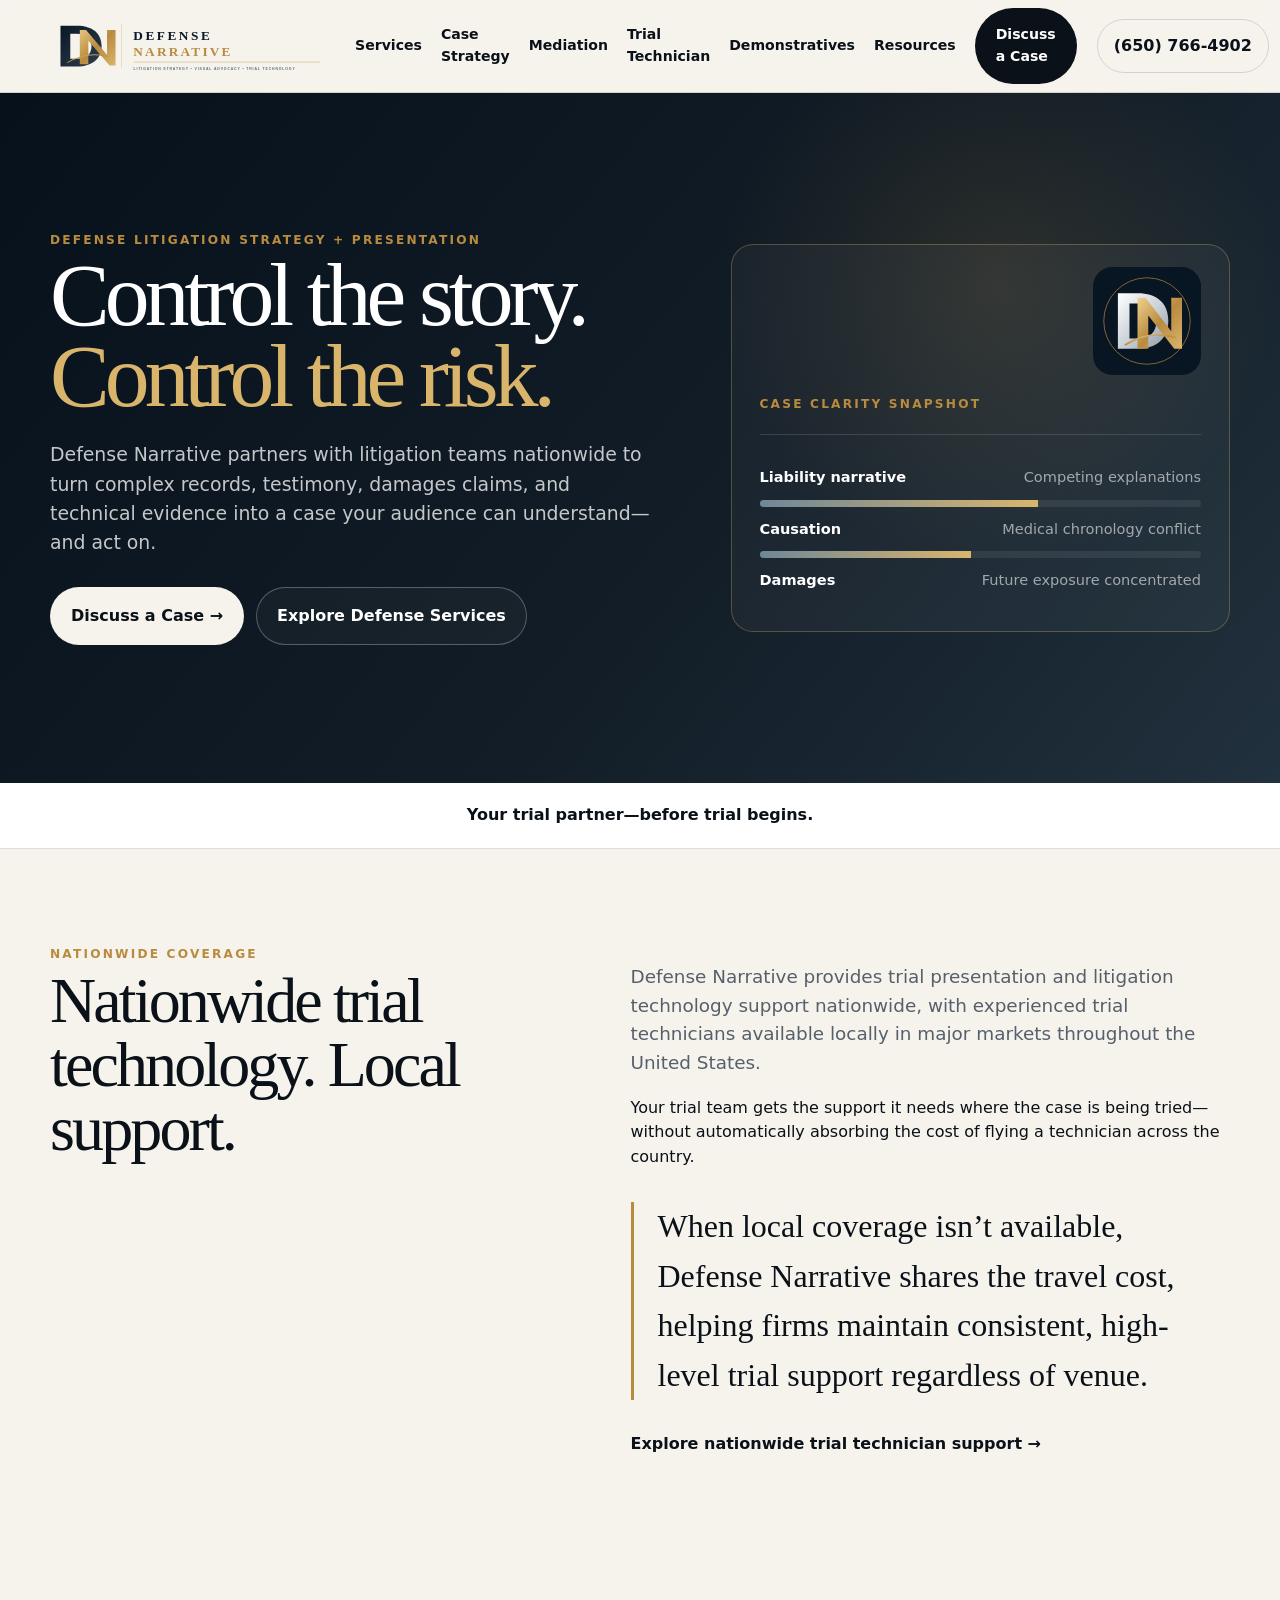
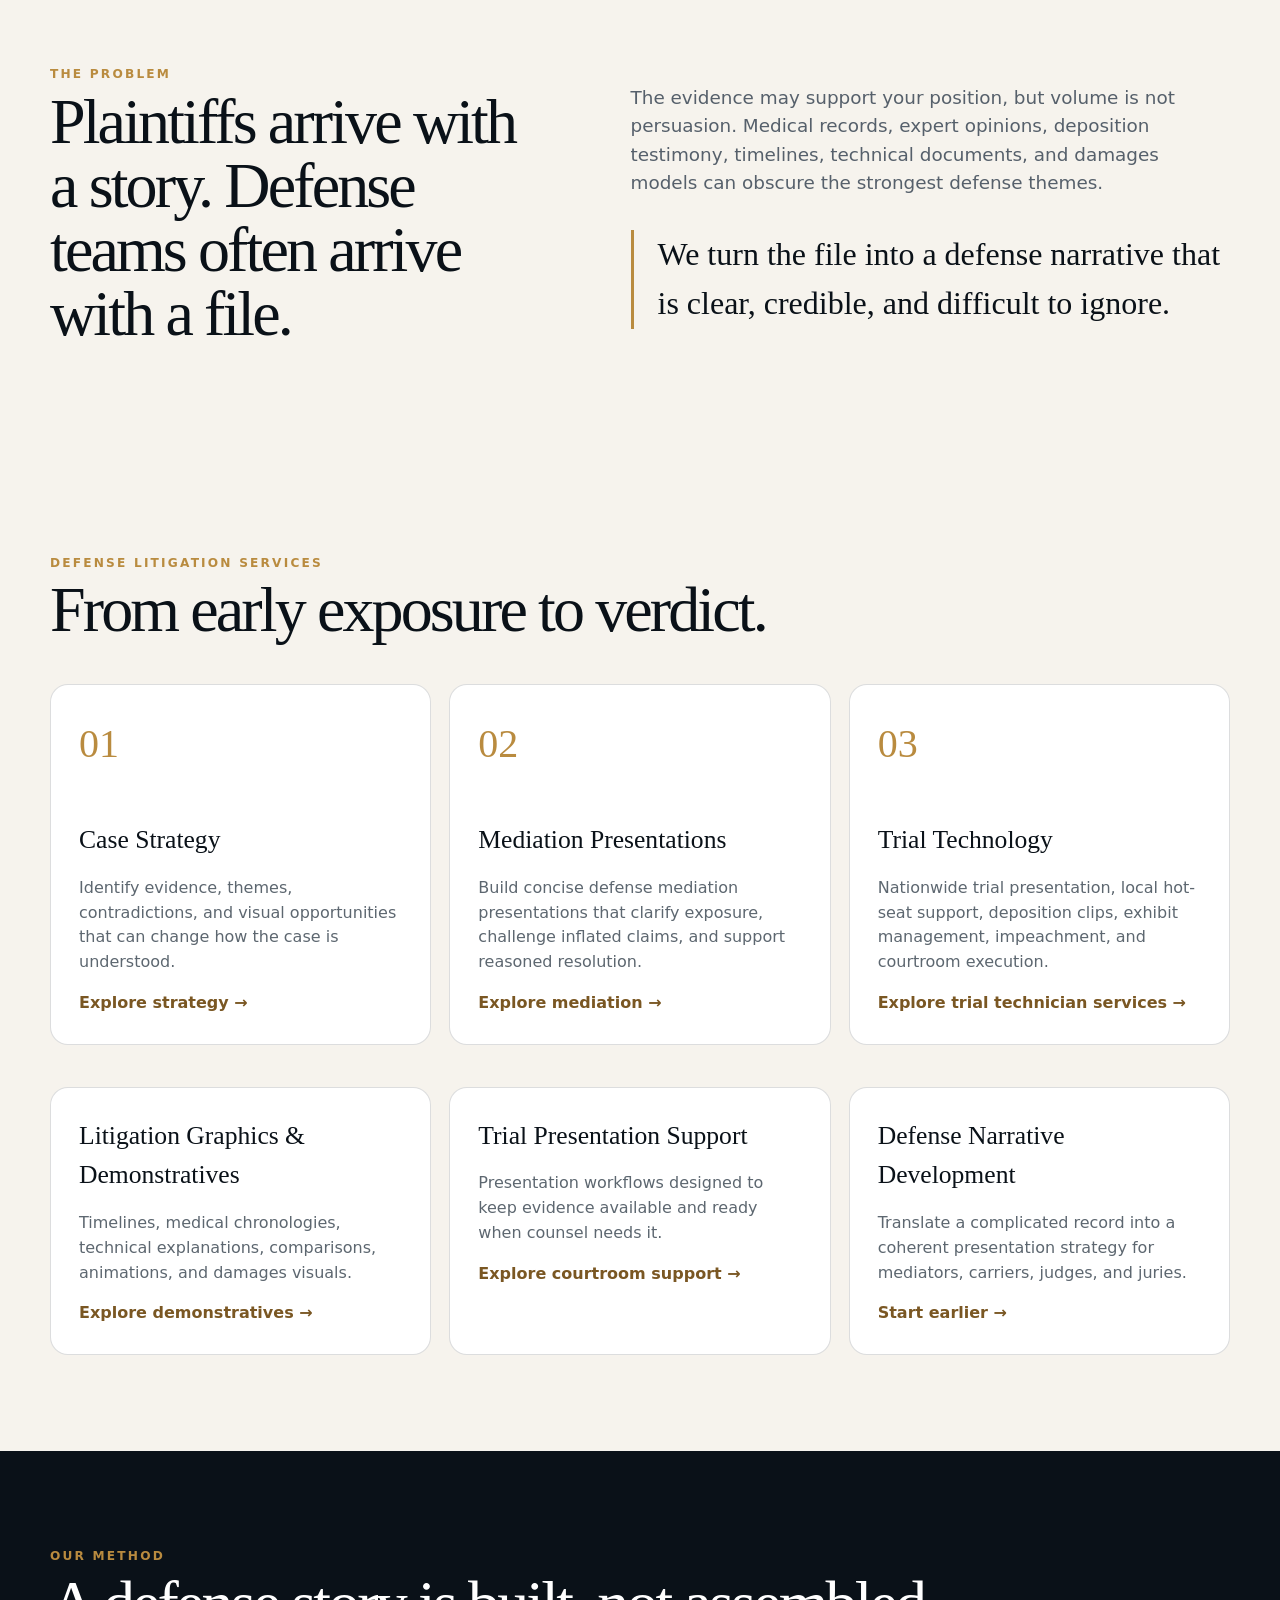
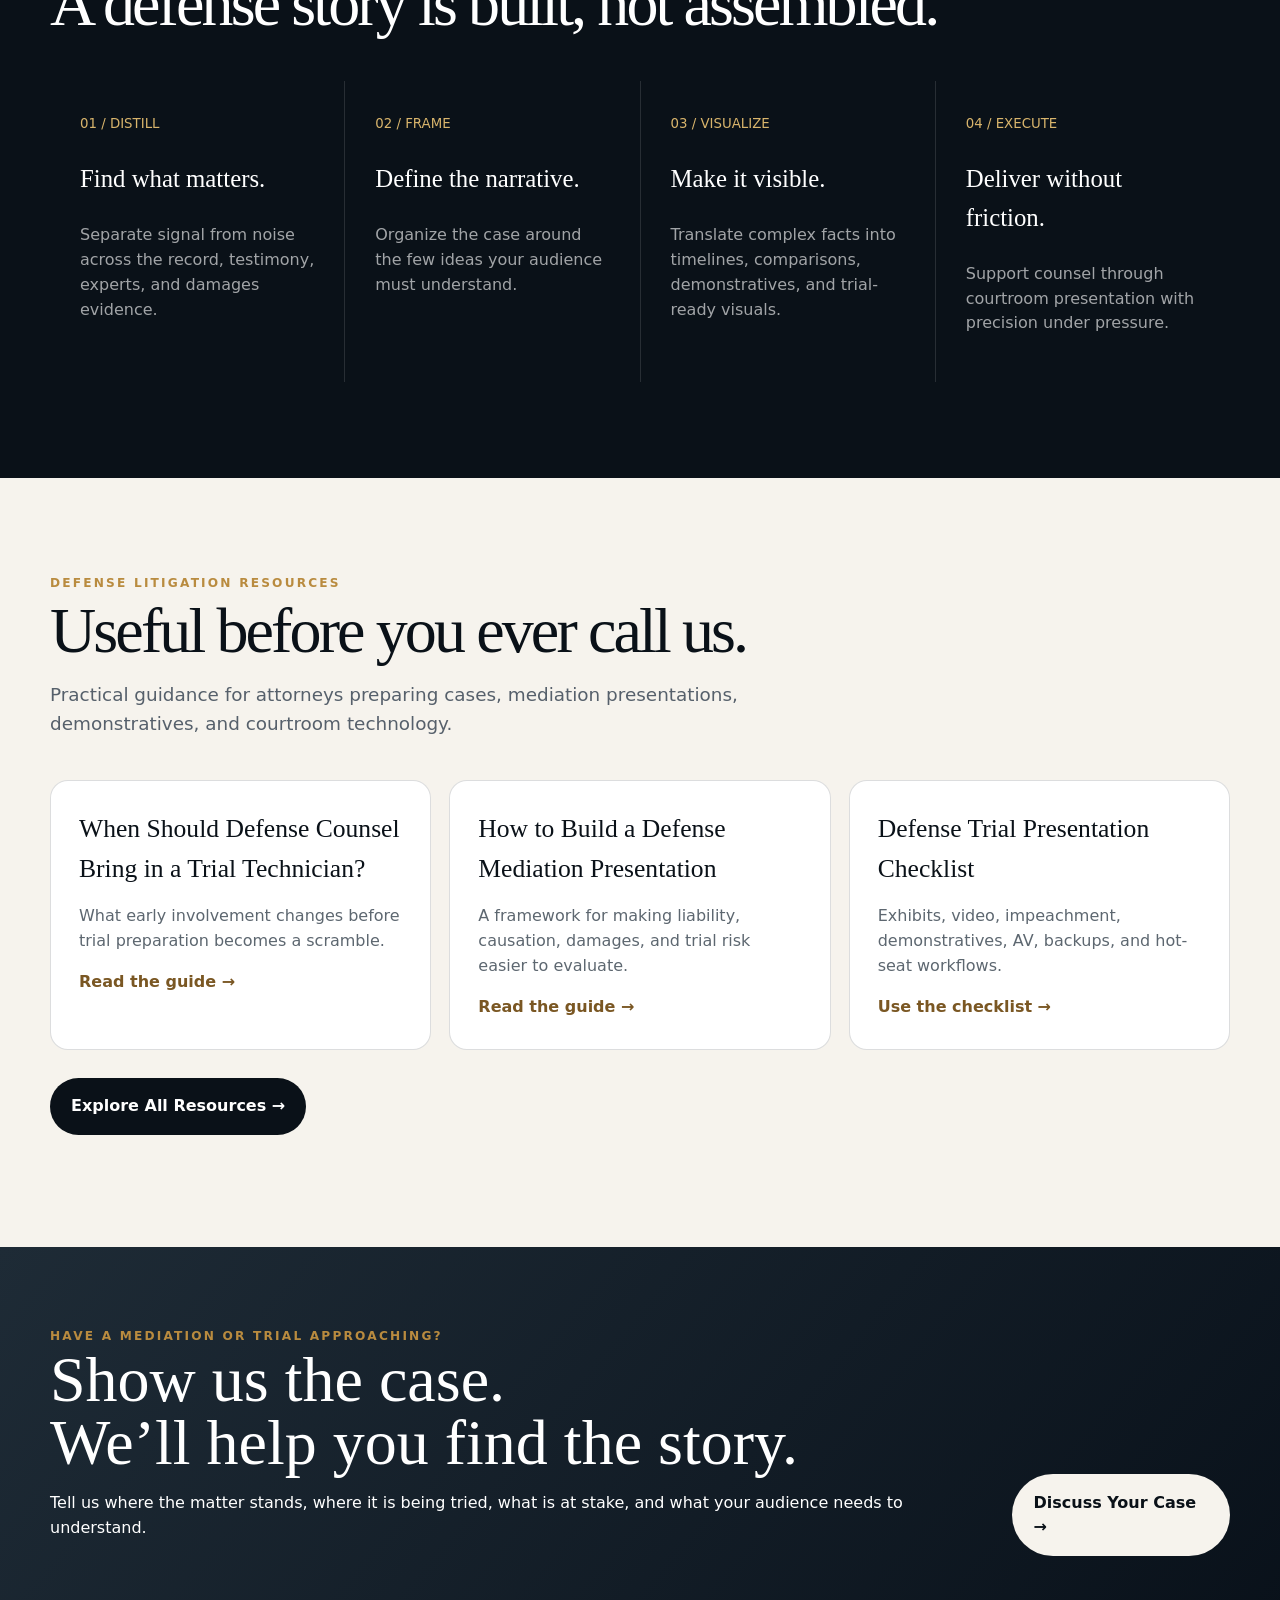
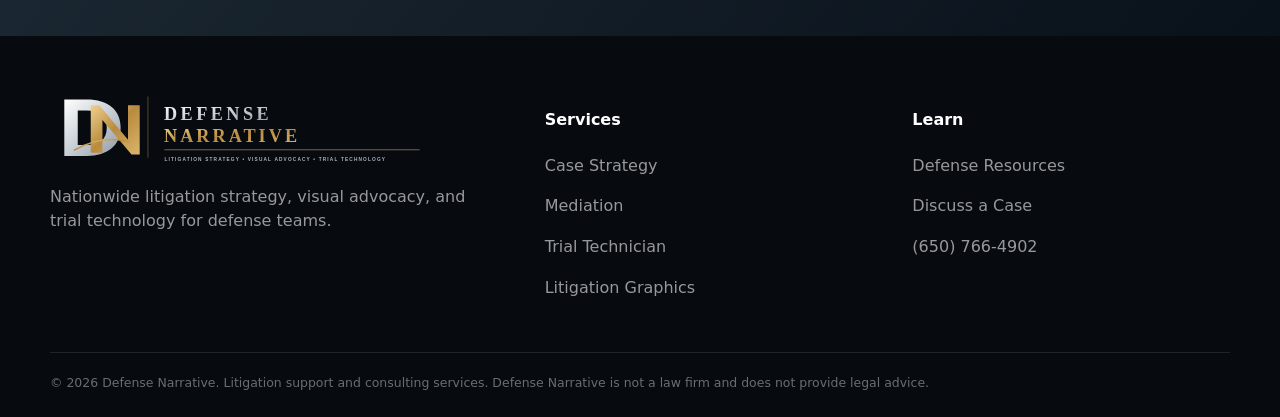
==== commit acc2f678: "Add nationwide trial technology positioning" ====
--- a/index.html
+++ b/index.html
@@ -1 +1 @@
-<!doctype html><html lang="en"><head><meta charset="utf-8"><meta name="viewport" content="width=device-width,initial-scale=1"><title>Defense Trial Strategy, Trial Technology & Visual Advocacy | Defense Narrative</title><meta name="description" content="Defense Narrative helps defense litigation teams clarify complex evidence, strengthen mediation strategy, create persuasive demonstratives, and execute trial presentation technology with precision."><link rel="canonical" href="https://defensenarrative.com/"><link rel="icon" href="/favicon.svg" type="image/svg+xml"><meta name="robots" content="index,follow,max-image-preview:large"><meta property="og:type" content="website"><meta property="og:site_name" content="Defense Narrative"><meta property="og:title" content="Defense Narrative | Control the Story. Control the Risk."><meta property="og:description" content="Litigation strategy, visual advocacy, and trial technology built exclusively for defense teams."><meta property="og:url" content="https://defensenarrative.com/"><link rel="stylesheet" href="styles.css"></head><body><header><div class="container nav"><a class="logo-link" href="/"><img src="assets/defense-narrative-logo-light.svg" alt="Defense Narrative"></a><nav class="navlinks"><a href="#services">Services</a><a href="case-strategy.html">Case Strategy</a><a href="mediation.html">Mediation</a><a href="trial-technician.html">Trial Technician</a><a href="litigation-graphics.html">Demonstratives</a><a href="resources.html">Resources</a><a href="contact.html" class="btn primary">Discuss a Case</a></nav><div class="nav-contact"><a class="phone-link" href="tel:+16507664902">(650) 766-4902</a></div></header><main><section class="hero"><div class="container hero-grid"><div><div class="eyebrow">Defense litigation strategy + presentation</div><h1>Control the story.<br><em>Control the risk.</em></h1><p>Defense Narrative partners with litigation teams to turn complex records, testimony, damages claims, and technical evidence into a case your audience can understand—and act on.</p><div class="hero-actions"><a class="btn light" href="contact.html">Discuss a Case →</a><a class="btn ghost" href="#services">Explore Defense Services</a></div></div><div class="risk-card"><img class="hero-mark" src="assets/defense-narrative-mark.svg" alt="Defense Narrative DN monogram"><div class="eyebrow">Case clarity snapshot</div><div class="line"></div><div class="risk-item"><b>Liability narrative</b><span>Competing explanations</span></div><div class="meter"><i style="width:63%"></i></div><div class="risk-item"><b>Causation</b><span>Medical chronology conflict</span></div><div class="meter"><i style="width:48%"></i></div><div class="risk-item"><b>Damages</b><span>Future exposure concentrated</span></div></div></div></section><div class="logostrip"><div class="container"><strong>Your trial partner—before trial begins.</strong></div></div><section class="section"><div class="container split"><div><div class="eyebrow">The problem</div><h2>Plaintiffs arrive with a story. Defense teams often arrive with a file.</h2></div><div><p class="lead">The evidence may support your position, but volume is not persuasion. Medical records, expert opinions, deposition testimony, timelines, technical documents, and damages models can obscure the strongest defense themes.</p><p class="quote-block">We turn the file into a defense narrative that is clear, credible, and difficult to ignore.</p></div></div></section><section class="section" id="services"><div class="container"><div class="eyebrow">Defense litigation services</div><h2>From early exposure to verdict.</h2><div class="grid3"><article class="card"><div class="num">01</div><h3>Case Strategy</h3><p>Identify evidence, themes, contradictions, and visual opportunities that can change how the case is understood.</p><a href="case-strategy.html"><b>Explore strategy →</b></a></article><article class="card"><div class="num">02</div><h3>Mediation Presentations</h3><p>Build concise defense mediation presentations that clarify exposure, challenge inflated claims, and support reasoned resolution.</p><a href="mediation.html"><b>Explore mediation →</b></a></article><article class="card"><div class="num">03</div><h3>Trial Technology</h3><p>Trial presentation, hot-seat support, deposition clips, exhibit management, impeachment, and courtroom execution.</p><a href="trial-technician.html"><b>Explore trial technician services →</b></a></article></div><div class="grid3"><article class="card compact"><h3>Litigation Graphics & Demonstratives</h3><p>Timelines, medical chronologies, technical explanations, comparisons, animations, and damages visuals.</p><a href="litigation-graphics.html"><b>Explore demonstratives →</b></a></article><article class="card compact"><h3>Trial Presentation Support</h3><p>Presentation workflows designed to keep evidence available and ready when counsel needs it.</p><a href="trial.html"><b>Explore courtroom support →</b></a></article><article class="card compact"><h3>Defense Narrative Development</h3><p>Translate a complicated record into a coherent presentation strategy for mediators, carriers, judges, and juries.</p><a href="case-strategy.html"><b>Start earlier →</b></a></article></div></div></section><section class="section dark"><div class="container"><div class="eyebrow">Our method</div><h2>A defense story is built, not assembled.</h2><div class="process"><div class="step"><small>01 / DISTILL</small><h3>Find what matters.</h3><p>Separate signal from noise across the record, testimony, experts, and damages evidence.</p></div><div class="step"><small>02 / FRAME</small><h3>Define the narrative.</h3><p>Organize the case around the few ideas your audience must understand.</p></div><div class="step"><small>03 / VISUALIZE</small><h3>Make it visible.</h3><p>Translate complex facts into timelines, comparisons, demonstratives, and trial-ready visuals.</p></div><div class="step"><small>04 / EXECUTE</small><h3>Deliver without friction.</h3><p>Support counsel through courtroom presentation with precision under pressure.</p></div></div></div></section><section class="section"><div class="container"><div class="eyebrow">Defense litigation resources</div><h2>Useful before you ever call us.</h2><p class="lead">Practical guidance for attorneys preparing cases, mediation presentations, demonstratives, and courtroom technology.</p><div class="grid3 resource-grid"><article class="card"><h3>When Should Defense Counsel Bring in a Trial Technician?</h3><p>What early involvement changes before trial preparation becomes a scramble.</p><a href="when-to-hire-trial-technician.html"><b>Read the guide →</b></a></article><article class="card"><h3>How to Build a Defense Mediation Presentation</h3><p>A framework for making liability, causation, damages, and trial risk easier to evaluate.</p><a href="defense-mediation-presentation-guide.html"><b>Read the guide →</b></a></article><article class="card"><h3>Defense Trial Presentation Checklist</h3><p>Exhibits, video, impeachment, demonstratives, AV, backups, and hot-seat workflows.</p><a href="defense-trial-presentation-checklist.html"><b>Use the checklist →</b></a></article></div><p style="margin-top:28px"><a class="btn primary" href="resources.html">Explore All Resources →</a></p></div></section><section class="cta"><div class="container cta-inner"><div><div class="eyebrow">Have a mediation or trial approaching?</div><h2>Show us the case.<br>We’ll help you find the story.</h2><p>Tell us where the matter stands, what is at stake, and what your audience needs to understand.</p></div><a class="btn light" href="contact.html">Discuss Your Case →</a></div></section></main><footer><div class="container"><div class="footer-grid"><div><img class="footer-logo" src="assets/defense-narrative-logo.svg" alt="Defense Narrative"><p>Litigation strategy, visual advocacy, and trial technology for defense teams.</p></div><div><h4>Services</h4><p><a href="case-strategy.html">Case Strategy</a></p><p><a href="mediation.html">Mediation</a></p><p><a href="trial-technician.html">Trial Technician</a></p><p><a href="litigation-graphics.html">Litigation Graphics</a></p></div><div><h4>Learn</h4><p><a href="resources.html">Defense Resources</a></p><p><a href="contact.html">Discuss a Case</a></p><p><a href="tel:+16507664902">(650) 766-4902</a></p></div></div><div class="legal">© 2026 Defense Narrative. Litigation support and consulting services. Defense Narrative is not a law firm and does not provide legal advice.</div></div></footer></body></html>+<!doctype html><html lang="en"><head><meta charset="utf-8"><meta name="viewport" content="width=device-width,initial-scale=1"><title>Nationwide Defense Trial Strategy, Trial Technology & Visual Advocacy | Defense Narrative</title><meta name="description" content="Defense Narrative provides nationwide defense trial technology, litigation strategy, visual advocacy, mediation presentations, and local trial technician support in major U.S. markets."><link rel="canonical" href="https://defensenarrative.com/"><link rel="icon" href="/favicon.svg" type="image/svg+xml"><meta name="robots" content="index,follow,max-image-preview:large"><meta property="og:type" content="website"><meta property="og:site_name" content="Defense Narrative"><meta property="og:title" content="Defense Narrative | Control the Story. Control the Risk."><meta property="og:description" content="Nationwide litigation strategy, visual advocacy, and local trial technology support built for defense teams."><meta property="og:url" content="https://defensenarrative.com/"><link rel="stylesheet" href="styles.css"></head><body><header><div class="container nav"><a class="logo-link" href="/"><img src="assets/defense-narrative-logo-light.svg" alt="Defense Narrative"></a><nav class="navlinks"><a href="#services">Services</a><a href="case-strategy.html">Case Strategy</a><a href="mediation.html">Mediation</a><a href="trial-technician.html">Trial Technician</a><a href="litigation-graphics.html">Demonstratives</a><a href="resources.html">Resources</a><a href="contact.html" class="btn primary">Discuss a Case</a></nav><div class="nav-contact"><a class="phone-link" href="tel:+16507664902">(650) 766-4902</a></div></header><main><section class="hero"><div class="container hero-grid"><div><div class="eyebrow">Defense litigation strategy + presentation</div><h1>Control the story.<br><em>Control the risk.</em></h1><p>Defense Narrative partners with litigation teams nationwide to turn complex records, testimony, damages claims, and technical evidence into a case your audience can understand—and act on.</p><div class="hero-actions"><a class="btn light" href="contact.html">Discuss a Case →</a><a class="btn ghost" href="#services">Explore Defense Services</a></div></div><div class="risk-card"><img class="hero-mark" src="assets/defense-narrative-mark.svg" alt="Defense Narrative DN monogram"><div class="eyebrow">Case clarity snapshot</div><div class="line"></div><div class="risk-item"><b>Liability narrative</b><span>Competing explanations</span></div><div class="meter"><i style="width:63%"></i></div><div class="risk-item"><b>Causation</b><span>Medical chronology conflict</span></div><div class="meter"><i style="width:48%"></i></div><div class="risk-item"><b>Damages</b><span>Future exposure concentrated</span></div></div></div></section><div class="logostrip"><div class="container"><strong>Your trial partner—before trial begins.</strong></div></div><section class="section"><div class="container split"><div><div class="eyebrow">Nationwide coverage</div><h2>Nationwide trial technology. Local support.</h2></div><div><p class="lead">Defense Narrative provides trial presentation and litigation technology support nationwide, with experienced trial technicians available locally in major markets throughout the United States.</p><p>Your trial team gets the support it needs where the case is being tried—without automatically absorbing the cost of flying a technician across the country.</p><p class="quote-block">When local coverage isn’t available, Defense Narrative shares the travel cost, helping firms maintain consistent, high-level trial support regardless of venue.</p><p><a href="trial-technician.html"><b>Explore nationwide trial technician support →</b></a></p></div></div></section><section class="section"><div class="container split"><div><div class="eyebrow">The problem</div><h2>Plaintiffs arrive with a story. Defense teams often arrive with a file.</h2></div><div><p class="lead">The evidence may support your position, but volume is not persuasion. Medical records, expert opinions, deposition testimony, timelines, technical documents, and damages models can obscure the strongest defense themes.</p><p class="quote-block">We turn the file into a defense narrative that is clear, credible, and difficult to ignore.</p></div></div></section><section class="section" id="services"><div class="container"><div class="eyebrow">Defense litigation services</div><h2>From early exposure to verdict.</h2><div class="grid3"><article class="card"><div class="num">01</div><h3>Case Strategy</h3><p>Identify evidence, themes, contradictions, and visual opportunities that can change how the case is understood.</p><a href="case-strategy.html"><b>Explore strategy →</b></a></article><article class="card"><div class="num">02</div><h3>Mediation Presentations</h3><p>Build concise defense mediation presentations that clarify exposure, challenge inflated claims, and support reasoned resolution.</p><a href="mediation.html"><b>Explore mediation →</b></a></article><article class="card"><div class="num">03</div><h3>Trial Technology</h3><p>Nationwide trial presentation, local hot-seat support, deposition clips, exhibit management, impeachment, and courtroom execution.</p><a href="trial-technician.html"><b>Explore trial technician services →</b></a></article></div><div class="grid3"><article class="card compact"><h3>Litigation Graphics & Demonstratives</h3><p>Timelines, medical chronologies, technical explanations, comparisons, animations, and damages visuals.</p><a href="litigation-graphics.html"><b>Explore demonstratives →</b></a></article><article class="card compact"><h3>Trial Presentation Support</h3><p>Presentation workflows designed to keep evidence available and ready when counsel needs it.</p><a href="trial.html"><b>Explore courtroom support →</b></a></article><article class="card compact"><h3>Defense Narrative Development</h3><p>Translate a complicated record into a coherent presentation strategy for mediators, carriers, judges, and juries.</p><a href="case-strategy.html"><b>Start earlier →</b></a></article></div></div></section><section class="section dark"><div class="container"><div class="eyebrow">Our method</div><h2>A defense story is built, not assembled.</h2><div class="process"><div class="step"><small>01 / DISTILL</small><h3>Find what matters.</h3><p>Separate signal from noise across the record, testimony, experts, and damages evidence.</p></div><div class="step"><small>02 / FRAME</small><h3>Define the narrative.</h3><p>Organize the case around the few ideas your audience must understand.</p></div><div class="step"><small>03 / VISUALIZE</small><h3>Make it visible.</h3><p>Translate complex facts into timelines, comparisons, demonstratives, and trial-ready visuals.</p></div><div class="step"><small>04 / EXECUTE</small><h3>Deliver without friction.</h3><p>Support counsel through courtroom presentation with precision under pressure.</p></div></div></div></section><section class="section"><div class="container"><div class="eyebrow">Defense litigation resources</div><h2>Useful before you ever call us.</h2><p class="lead">Practical guidance for attorneys preparing cases, mediation presentations, demonstratives, and courtroom technology.</p><div class="grid3 resource-grid"><article class="card"><h3>When Should Defense Counsel Bring in a Trial Technician?</h3><p>What early involvement changes before trial preparation becomes a scramble.</p><a href="when-to-hire-trial-technician.html"><b>Read the guide →</b></a></article><article class="card"><h3>How to Build a Defense Mediation Presentation</h3><p>A framework for making liability, causation, damages, and trial risk easier to evaluate.</p><a href="defense-mediation-presentation-guide.html"><b>Read the guide →</b></a></article><article class="card"><h3>Defense Trial Presentation Checklist</h3><p>Exhibits, video, impeachment, demonstratives, AV, backups, and hot-seat workflows.</p><a href="defense-trial-presentation-checklist.html"><b>Use the checklist →</b></a></article></div><p style="margin-top:28px"><a class="btn primary" href="resources.html">Explore All Resources →</a></p></div></section><section class="cta"><div class="container cta-inner"><div><div class="eyebrow">Have a mediation or trial approaching?</div><h2>Show us the case.<br>We’ll help you find the story.</h2><p>Tell us where the matter stands, where it is being tried, what is at stake, and what your audience needs to understand.</p></div><a class="btn light" href="contact.html">Discuss Your Case →</a></div></section></main><footer><div class="container"><div class="footer-grid"><div><img class="footer-logo" src="assets/defense-narrative-logo.svg" alt="Defense Narrative"><p>Nationwide litigation strategy, visual advocacy, and trial technology for defense teams.</p></div><div><h4>Services</h4><p><a href="case-strategy.html">Case Strategy</a></p><p><a href="mediation.html">Mediation</a></p><p><a href="trial-technician.html">Trial Technician</a></p><p><a href="litigation-graphics.html">Litigation Graphics</a></p></div><div><h4>Learn</h4><p><a href="resources.html">Defense Resources</a></p><p><a href="contact.html">Discuss a Case</a></p><p><a href="tel:+16507664902">(650) 766-4902</a></p></div></div><div class="legal">© 2026 Defense Narrative. Litigation support and consulting services. Defense Narrative is not a law firm and does not provide legal advice.</div></div></footer></body></html>
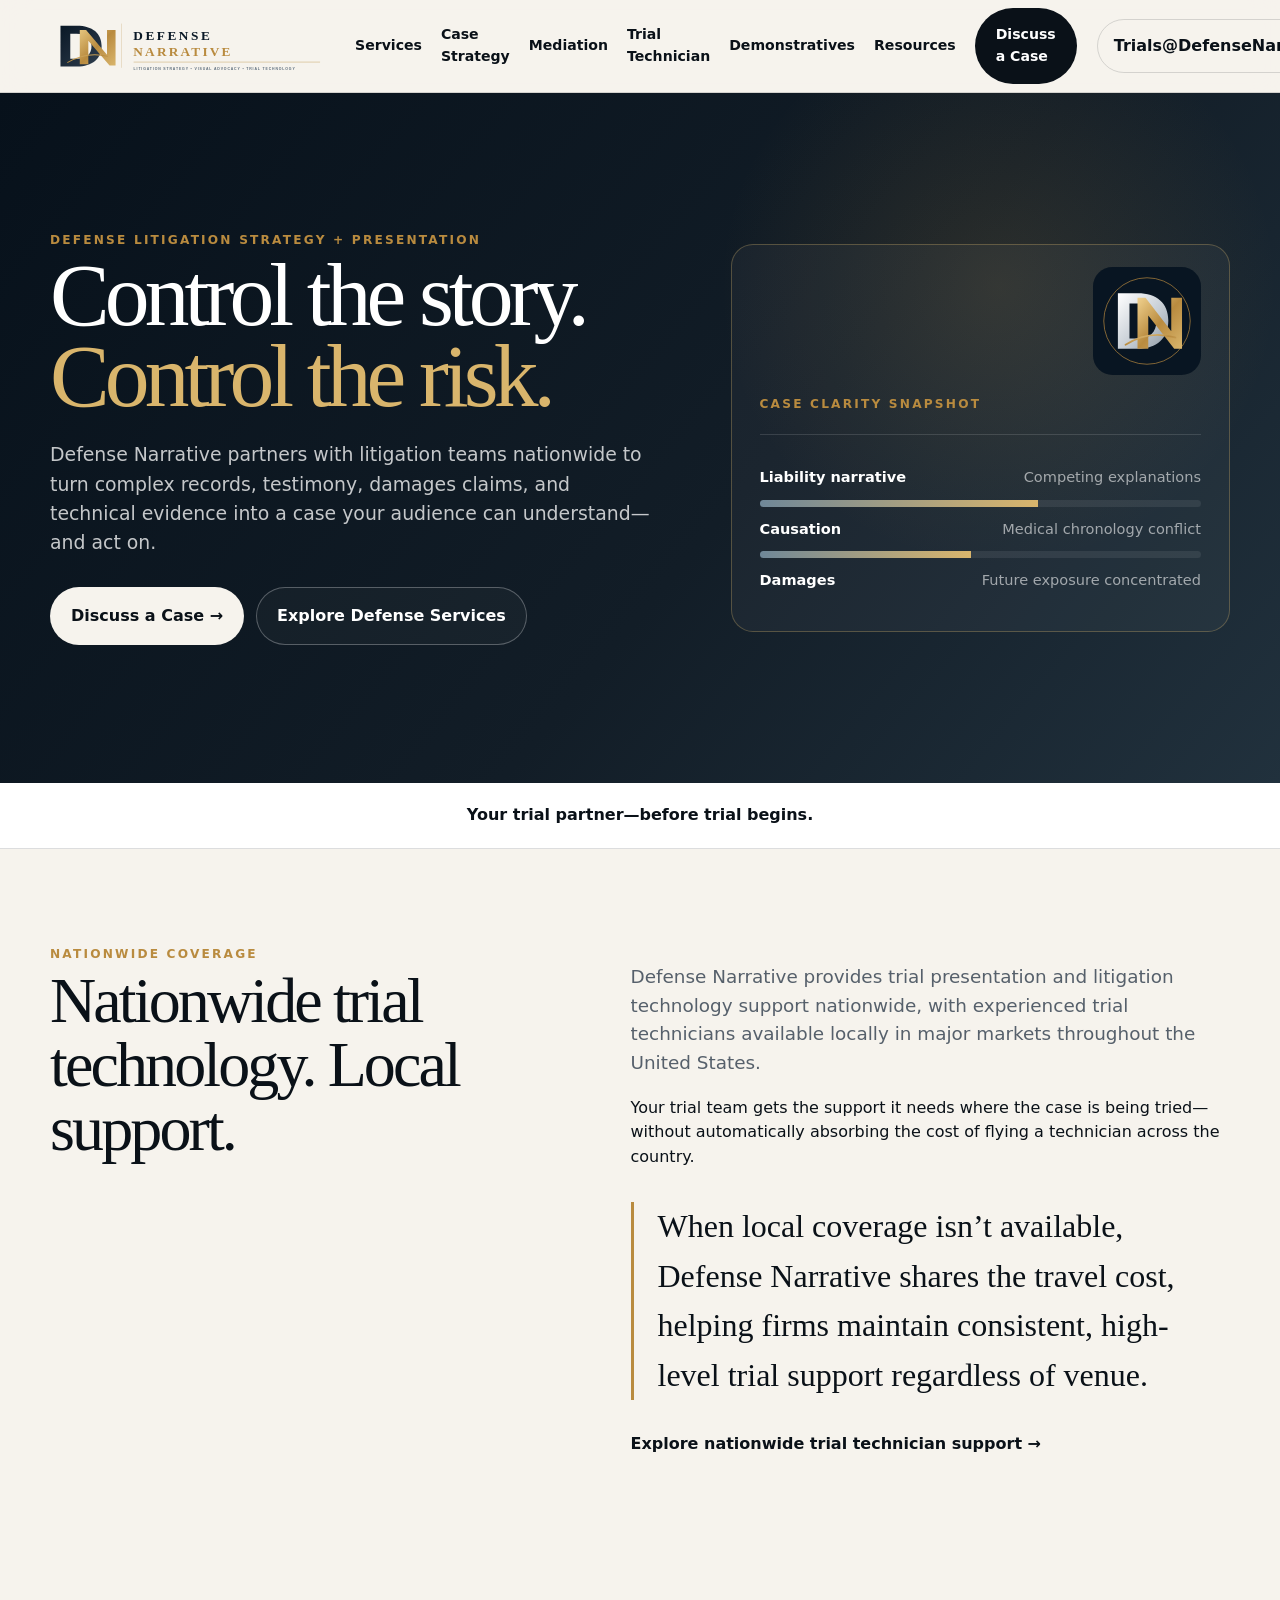
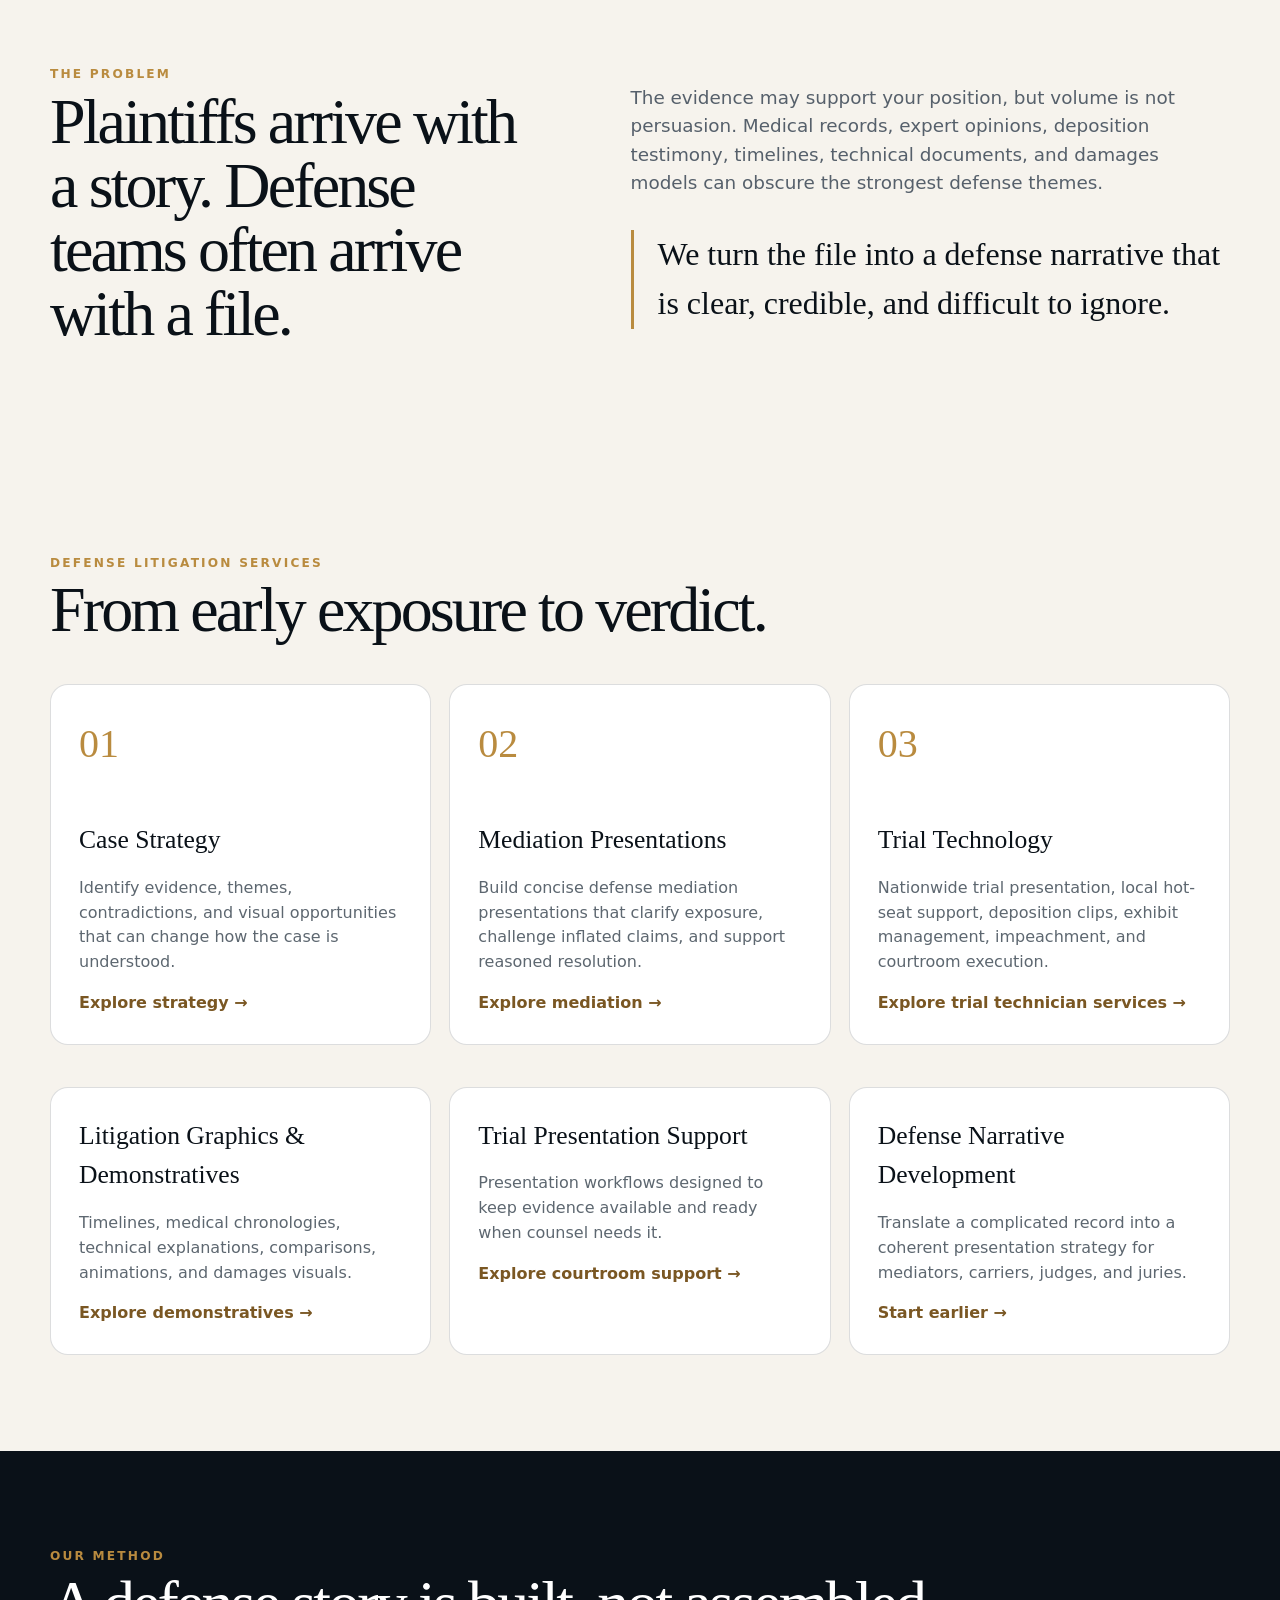
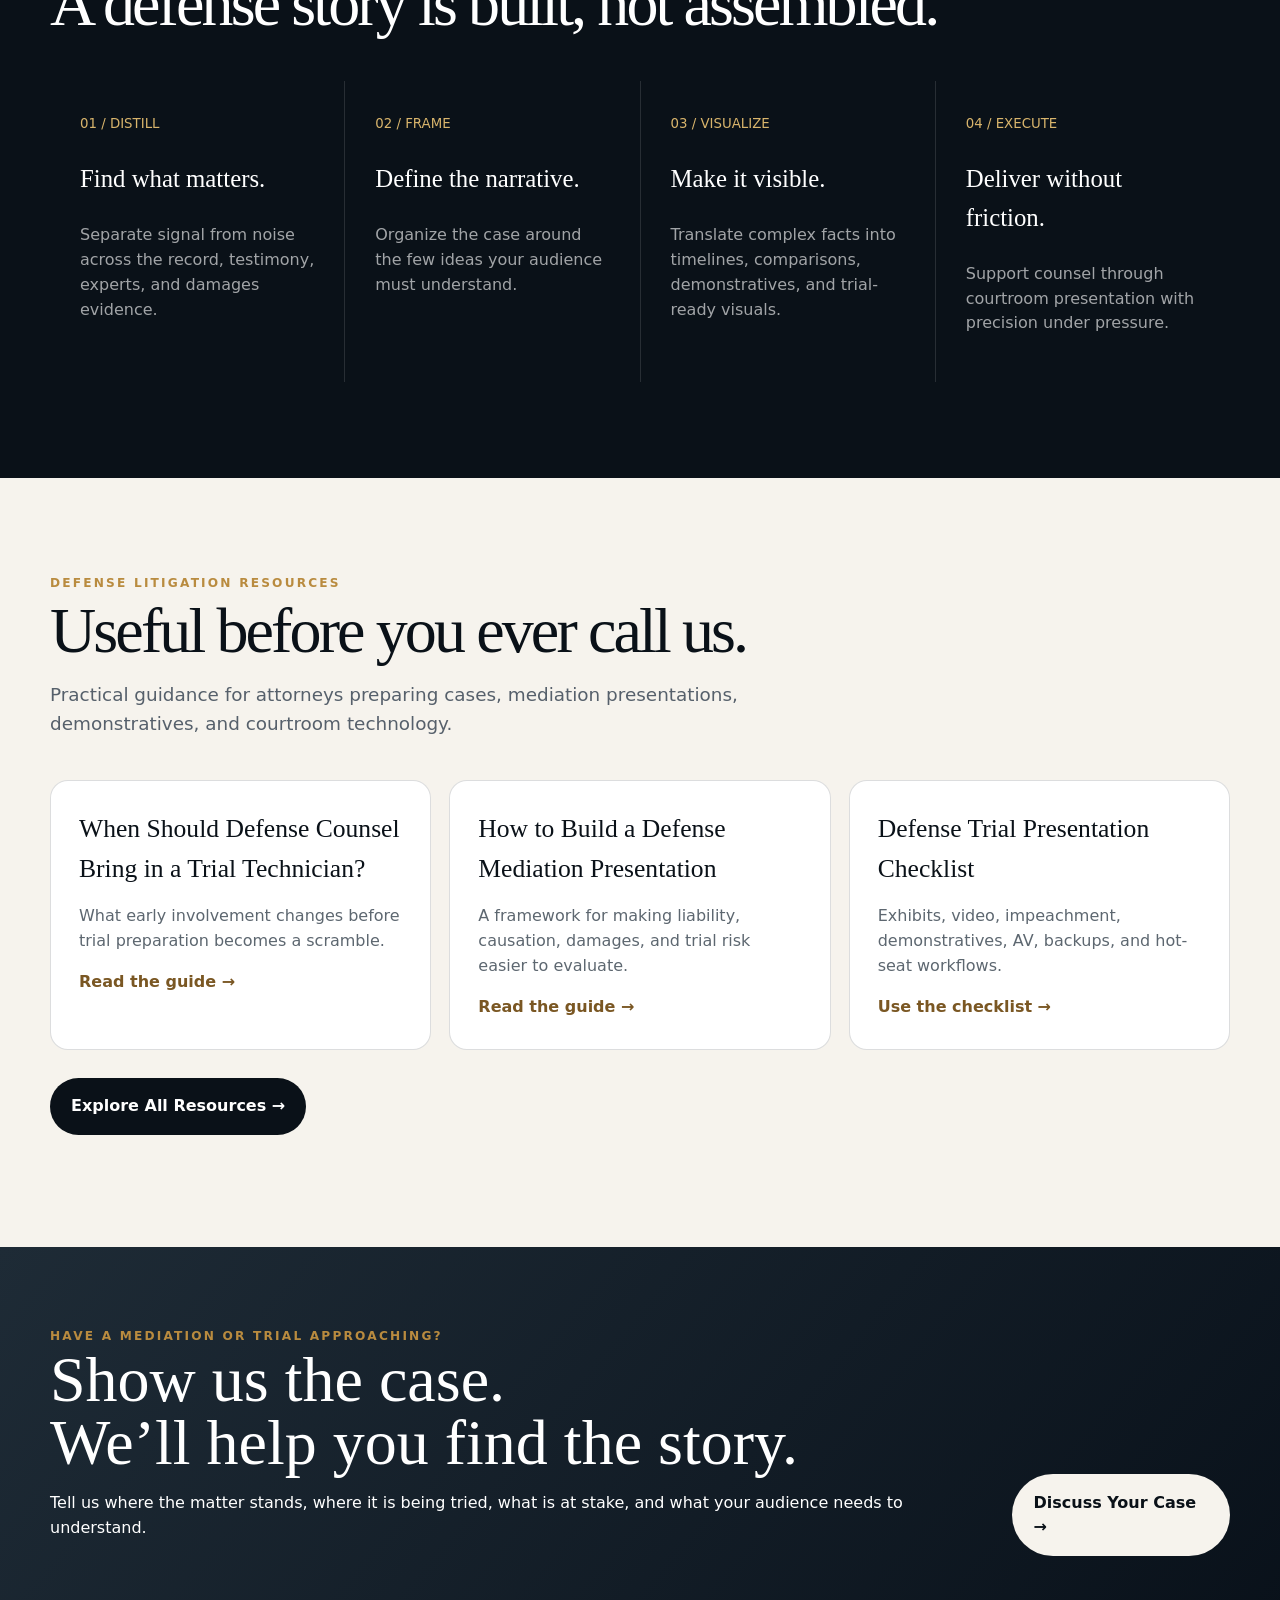
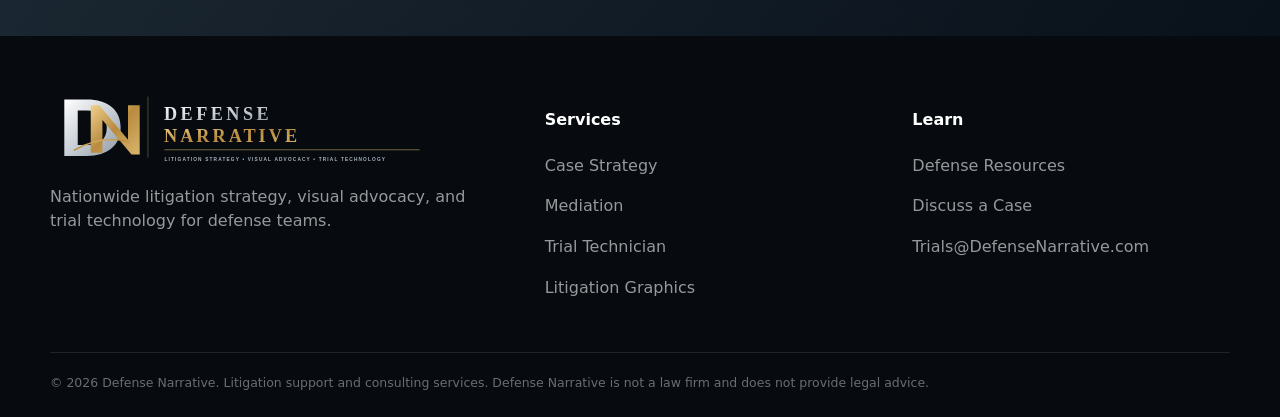
==== commit 92d2c931: "Replace public phone number with company email" ====
--- a/index.html
+++ b/index.html
@@ -1 +1 @@
-<!doctype html><html lang="en"><head><meta charset="utf-8"><meta name="viewport" content="width=device-width,initial-scale=1"><title>Nationwide Defense Trial Strategy, Trial Technology & Visual Advocacy | Defense Narrative</title><meta name="description" content="Defense Narrative provides nationwide defense trial technology, litigation strategy, visual advocacy, mediation presentations, and local trial technician support in major U.S. markets."><link rel="canonical" href="https://defensenarrative.com/"><link rel="icon" href="/favicon.svg" type="image/svg+xml"><meta name="robots" content="index,follow,max-image-preview:large"><meta property="og:type" content="website"><meta property="og:site_name" content="Defense Narrative"><meta property="og:title" content="Defense Narrative | Control the Story. Control the Risk."><meta property="og:description" content="Nationwide litigation strategy, visual advocacy, and local trial technology support built for defense teams."><meta property="og:url" content="https://defensenarrative.com/"><link rel="stylesheet" href="styles.css"></head><body><header><div class="container nav"><a class="logo-link" href="/"><img src="assets/defense-narrative-logo-light.svg" alt="Defense Narrative"></a><nav class="navlinks"><a href="#services">Services</a><a href="case-strategy.html">Case Strategy</a><a href="mediation.html">Mediation</a><a href="trial-technician.html">Trial Technician</a><a href="litigation-graphics.html">Demonstratives</a><a href="resources.html">Resources</a><a href="contact.html" class="btn primary">Discuss a Case</a></nav><div class="nav-contact"><a class="phone-link" href="tel:+16507664902">(650) 766-4902</a></div></header><main><section class="hero"><div class="container hero-grid"><div><div class="eyebrow">Defense litigation strategy + presentation</div><h1>Control the story.<br><em>Control the risk.</em></h1><p>Defense Narrative partners with litigation teams nationwide to turn complex records, testimony, damages claims, and technical evidence into a case your audience can understand—and act on.</p><div class="hero-actions"><a class="btn light" href="contact.html">Discuss a Case →</a><a class="btn ghost" href="#services">Explore Defense Services</a></div></div><div class="risk-card"><img class="hero-mark" src="assets/defense-narrative-mark.svg" alt="Defense Narrative DN monogram"><div class="eyebrow">Case clarity snapshot</div><div class="line"></div><div class="risk-item"><b>Liability narrative</b><span>Competing explanations</span></div><div class="meter"><i style="width:63%"></i></div><div class="risk-item"><b>Causation</b><span>Medical chronology conflict</span></div><div class="meter"><i style="width:48%"></i></div><div class="risk-item"><b>Damages</b><span>Future exposure concentrated</span></div></div></div></section><div class="logostrip"><div class="container"><strong>Your trial partner—before trial begins.</strong></div></div><section class="section"><div class="container split"><div><div class="eyebrow">Nationwide coverage</div><h2>Nationwide trial technology. Local support.</h2></div><div><p class="lead">Defense Narrative provides trial presentation and litigation technology support nationwide, with experienced trial technicians available locally in major markets throughout the United States.</p><p>Your trial team gets the support it needs where the case is being tried—without automatically absorbing the cost of flying a technician across the country.</p><p class="quote-block">When local coverage isn’t available, Defense Narrative shares the travel cost, helping firms maintain consistent, high-level trial support regardless of venue.</p><p><a href="trial-technician.html"><b>Explore nationwide trial technician support →</b></a></p></div></div></section><section class="section"><div class="container split"><div><div class="eyebrow">The problem</div><h2>Plaintiffs arrive with a story. Defense teams often arrive with a file.</h2></div><div><p class="lead">The evidence may support your position, but volume is not persuasion. Medical records, expert opinions, deposition testimony, timelines, technical documents, and damages models can obscure the strongest defense themes.</p><p class="quote-block">We turn the file into a defense narrative that is clear, credible, and difficult to ignore.</p></div></div></section><section class="section" id="services"><div class="container"><div class="eyebrow">Defense litigation services</div><h2>From early exposure to verdict.</h2><div class="grid3"><article class="card"><div class="num">01</div><h3>Case Strategy</h3><p>Identify evidence, themes, contradictions, and visual opportunities that can change how the case is understood.</p><a href="case-strategy.html"><b>Explore strategy →</b></a></article><article class="card"><div class="num">02</div><h3>Mediation Presentations</h3><p>Build concise defense mediation presentations that clarify exposure, challenge inflated claims, and support reasoned resolution.</p><a href="mediation.html"><b>Explore mediation →</b></a></article><article class="card"><div class="num">03</div><h3>Trial Technology</h3><p>Nationwide trial presentation, local hot-seat support, deposition clips, exhibit management, impeachment, and courtroom execution.</p><a href="trial-technician.html"><b>Explore trial technician services →</b></a></article></div><div class="grid3"><article class="card compact"><h3>Litigation Graphics & Demonstratives</h3><p>Timelines, medical chronologies, technical explanations, comparisons, animations, and damages visuals.</p><a href="litigation-graphics.html"><b>Explore demonstratives →</b></a></article><article class="card compact"><h3>Trial Presentation Support</h3><p>Presentation workflows designed to keep evidence available and ready when counsel needs it.</p><a href="trial.html"><b>Explore courtroom support →</b></a></article><article class="card compact"><h3>Defense Narrative Development</h3><p>Translate a complicated record into a coherent presentation strategy for mediators, carriers, judges, and juries.</p><a href="case-strategy.html"><b>Start earlier →</b></a></article></div></div></section><section class="section dark"><div class="container"><div class="eyebrow">Our method</div><h2>A defense story is built, not assembled.</h2><div class="process"><div class="step"><small>01 / DISTILL</small><h3>Find what matters.</h3><p>Separate signal from noise across the record, testimony, experts, and damages evidence.</p></div><div class="step"><small>02 / FRAME</small><h3>Define the narrative.</h3><p>Organize the case around the few ideas your audience must understand.</p></div><div class="step"><small>03 / VISUALIZE</small><h3>Make it visible.</h3><p>Translate complex facts into timelines, comparisons, demonstratives, and trial-ready visuals.</p></div><div class="step"><small>04 / EXECUTE</small><h3>Deliver without friction.</h3><p>Support counsel through courtroom presentation with precision under pressure.</p></div></div></div></section><section class="section"><div class="container"><div class="eyebrow">Defense litigation resources</div><h2>Useful before you ever call us.</h2><p class="lead">Practical guidance for attorneys preparing cases, mediation presentations, demonstratives, and courtroom technology.</p><div class="grid3 resource-grid"><article class="card"><h3>When Should Defense Counsel Bring in a Trial Technician?</h3><p>What early involvement changes before trial preparation becomes a scramble.</p><a href="when-to-hire-trial-technician.html"><b>Read the guide →</b></a></article><article class="card"><h3>How to Build a Defense Mediation Presentation</h3><p>A framework for making liability, causation, damages, and trial risk easier to evaluate.</p><a href="defense-mediation-presentation-guide.html"><b>Read the guide →</b></a></article><article class="card"><h3>Defense Trial Presentation Checklist</h3><p>Exhibits, video, impeachment, demonstratives, AV, backups, and hot-seat workflows.</p><a href="defense-trial-presentation-checklist.html"><b>Use the checklist →</b></a></article></div><p style="margin-top:28px"><a class="btn primary" href="resources.html">Explore All Resources →</a></p></div></section><section class="cta"><div class="container cta-inner"><div><div class="eyebrow">Have a mediation or trial approaching?</div><h2>Show us the case.<br>We’ll help you find the story.</h2><p>Tell us where the matter stands, where it is being tried, what is at stake, and what your audience needs to understand.</p></div><a class="btn light" href="contact.html">Discuss Your Case →</a></div></section></main><footer><div class="container"><div class="footer-grid"><div><img class="footer-logo" src="assets/defense-narrative-logo.svg" alt="Defense Narrative"><p>Nationwide litigation strategy, visual advocacy, and trial technology for defense teams.</p></div><div><h4>Services</h4><p><a href="case-strategy.html">Case Strategy</a></p><p><a href="mediation.html">Mediation</a></p><p><a href="trial-technician.html">Trial Technician</a></p><p><a href="litigation-graphics.html">Litigation Graphics</a></p></div><div><h4>Learn</h4><p><a href="resources.html">Defense Resources</a></p><p><a href="contact.html">Discuss a Case</a></p><p><a href="tel:+16507664902">(650) 766-4902</a></p></div></div><div class="legal">© 2026 Defense Narrative. Litigation support and consulting services. Defense Narrative is not a law firm and does not provide legal advice.</div></div></footer></body></html>+<!doctype html><html lang="en"><head><meta charset="utf-8"><meta name="viewport" content="width=device-width,initial-scale=1"><title>Nationwide Defense Trial Strategy, Trial Technology & Visual Advocacy | Defense Narrative</title><meta name="description" content="Defense Narrative provides nationwide defense trial technology, litigation strategy, visual advocacy, mediation presentations, and local trial technician support in major U.S. markets."><link rel="canonical" href="https://defensenarrative.com/"><link rel="icon" href="/favicon.svg" type="image/svg+xml"><meta name="robots" content="index,follow,max-image-preview:large"><meta property="og:type" content="website"><meta property="og:site_name" content="Defense Narrative"><meta property="og:title" content="Defense Narrative | Control the Story. Control the Risk."><meta property="og:description" content="Nationwide litigation strategy, visual advocacy, and local trial technology support built for defense teams."><meta property="og:url" content="https://defensenarrative.com/"><link rel="stylesheet" href="styles.css"></head><body><header><div class="container nav"><a class="logo-link" href="/"><img src="assets/defense-narrative-logo-light.svg" alt="Defense Narrative"></a><nav class="navlinks"><a href="#services">Services</a><a href="case-strategy.html">Case Strategy</a><a href="mediation.html">Mediation</a><a href="trial-technician.html">Trial Technician</a><a href="litigation-graphics.html">Demonstratives</a><a href="resources.html">Resources</a><a href="contact.html" class="btn primary">Discuss a Case</a></nav><div class="nav-contact"><a class="email-link" href="mailto:Trials@DefenseNarrative.com">Trials@DefenseNarrative.com</a></div></header><main><section class="hero"><div class="container hero-grid"><div><div class="eyebrow">Defense litigation strategy + presentation</div><h1>Control the story.<br><em>Control the risk.</em></h1><p>Defense Narrative partners with litigation teams nationwide to turn complex records, testimony, damages claims, and technical evidence into a case your audience can understand—and act on.</p><div class="hero-actions"><a class="btn light" href="contact.html">Discuss a Case →</a><a class="btn ghost" href="#services">Explore Defense Services</a></div></div><div class="risk-card"><img class="hero-mark" src="assets/defense-narrative-mark.svg" alt="Defense Narrative DN monogram"><div class="eyebrow">Case clarity snapshot</div><div class="line"></div><div class="risk-item"><b>Liability narrative</b><span>Competing explanations</span></div><div class="meter"><i style="width:63%"></i></div><div class="risk-item"><b>Causation</b><span>Medical chronology conflict</span></div><div class="meter"><i style="width:48%"></i></div><div class="risk-item"><b>Damages</b><span>Future exposure concentrated</span></div></div></div></section><div class="logostrip"><div class="container"><strong>Your trial partner—before trial begins.</strong></div></div><section class="section"><div class="container split"><div><div class="eyebrow">Nationwide coverage</div><h2>Nationwide trial technology. Local support.</h2></div><div><p class="lead">Defense Narrative provides trial presentation and litigation technology support nationwide, with experienced trial technicians available locally in major markets throughout the United States.</p><p>Your trial team gets the support it needs where the case is being tried—without automatically absorbing the cost of flying a technician across the country.</p><p class="quote-block">When local coverage isn’t available, Defense Narrative shares the travel cost, helping firms maintain consistent, high-level trial support regardless of venue.</p><p><a href="trial-technician.html"><b>Explore nationwide trial technician support →</b></a></p></div></div></section><section class="section"><div class="container split"><div><div class="eyebrow">The problem</div><h2>Plaintiffs arrive with a story. Defense teams often arrive with a file.</h2></div><div><p class="lead">The evidence may support your position, but volume is not persuasion. Medical records, expert opinions, deposition testimony, timelines, technical documents, and damages models can obscure the strongest defense themes.</p><p class="quote-block">We turn the file into a defense narrative that is clear, credible, and difficult to ignore.</p></div></div></section><section class="section" id="services"><div class="container"><div class="eyebrow">Defense litigation services</div><h2>From early exposure to verdict.</h2><div class="grid3"><article class="card"><div class="num">01</div><h3>Case Strategy</h3><p>Identify evidence, themes, contradictions, and visual opportunities that can change how the case is understood.</p><a href="case-strategy.html"><b>Explore strategy →</b></a></article><article class="card"><div class="num">02</div><h3>Mediation Presentations</h3><p>Build concise defense mediation presentations that clarify exposure, challenge inflated claims, and support reasoned resolution.</p><a href="mediation.html"><b>Explore mediation →</b></a></article><article class="card"><div class="num">03</div><h3>Trial Technology</h3><p>Nationwide trial presentation, local hot-seat support, deposition clips, exhibit management, impeachment, and courtroom execution.</p><a href="trial-technician.html"><b>Explore trial technician services →</b></a></article></div><div class="grid3"><article class="card compact"><h3>Litigation Graphics & Demonstratives</h3><p>Timelines, medical chronologies, technical explanations, comparisons, animations, and damages visuals.</p><a href="litigation-graphics.html"><b>Explore demonstratives →</b></a></article><article class="card compact"><h3>Trial Presentation Support</h3><p>Presentation workflows designed to keep evidence available and ready when counsel needs it.</p><a href="trial.html"><b>Explore courtroom support →</b></a></article><article class="card compact"><h3>Defense Narrative Development</h3><p>Translate a complicated record into a coherent presentation strategy for mediators, carriers, judges, and juries.</p><a href="case-strategy.html"><b>Start earlier →</b></a></article></div></div></section><section class="section dark"><div class="container"><div class="eyebrow">Our method</div><h2>A defense story is built, not assembled.</h2><div class="process"><div class="step"><small>01 / DISTILL</small><h3>Find what matters.</h3><p>Separate signal from noise across the record, testimony, experts, and damages evidence.</p></div><div class="step"><small>02 / FRAME</small><h3>Define the narrative.</h3><p>Organize the case around the few ideas your audience must understand.</p></div><div class="step"><small>03 / VISUALIZE</small><h3>Make it visible.</h3><p>Translate complex facts into timelines, comparisons, demonstratives, and trial-ready visuals.</p></div><div class="step"><small>04 / EXECUTE</small><h3>Deliver without friction.</h3><p>Support counsel through courtroom presentation with precision under pressure.</p></div></div></div></section><section class="section"><div class="container"><div class="eyebrow">Defense litigation resources</div><h2>Useful before you ever call us.</h2><p class="lead">Practical guidance for attorneys preparing cases, mediation presentations, demonstratives, and courtroom technology.</p><div class="grid3 resource-grid"><article class="card"><h3>When Should Defense Counsel Bring in a Trial Technician?</h3><p>What early involvement changes before trial preparation becomes a scramble.</p><a href="when-to-hire-trial-technician.html"><b>Read the guide →</b></a></article><article class="card"><h3>How to Build a Defense Mediation Presentation</h3><p>A framework for making liability, causation, damages, and trial risk easier to evaluate.</p><a href="defense-mediation-presentation-guide.html"><b>Read the guide →</b></a></article><article class="card"><h3>Defense Trial Presentation Checklist</h3><p>Exhibits, video, impeachment, demonstratives, AV, backups, and hot-seat workflows.</p><a href="defense-trial-presentation-checklist.html"><b>Use the checklist →</b></a></article></div><p style="margin-top:28px"><a class="btn primary" href="resources.html">Explore All Resources →</a></p></div></section><section class="cta"><div class="container cta-inner"><div><div class="eyebrow">Have a mediation or trial approaching?</div><h2>Show us the case.<br>We’ll help you find the story.</h2><p>Tell us where the matter stands, where it is being tried, what is at stake, and what your audience needs to understand.</p></div><a class="btn light" href="contact.html">Discuss Your Case →</a></div></section></main><footer><div class="container"><div class="footer-grid"><div><img class="footer-logo" src="assets/defense-narrative-logo.svg" alt="Defense Narrative"><p>Nationwide litigation strategy, visual advocacy, and trial technology for defense teams.</p></div><div><h4>Services</h4><p><a href="case-strategy.html">Case Strategy</a></p><p><a href="mediation.html">Mediation</a></p><p><a href="trial-technician.html">Trial Technician</a></p><p><a href="litigation-graphics.html">Litigation Graphics</a></p></div><div><h4>Learn</h4><p><a href="resources.html">Defense Resources</a></p><p><a href="contact.html">Discuss a Case</a></p><p><a href="mailto:Trials@DefenseNarrative.com">Trials@DefenseNarrative.com</a></p></div></div><div class="legal">© 2026 Defense Narrative. Litigation support and consulting services. Defense Narrative is not a law firm and does not provide legal advice.</div></div></footer></body></html>
--- a/styles.css
+++ b/styles.css
@@ -1 +1 @@
-:root{--ink:#0a1118;--ink-2:#17212b;--paper:#f6f3ed;--paper-2:#ece6dc;--steel:#6f8798;--steel-2:#a8b5bf;--gold:#b98b3f;--gold-2:#d9b56c;--line:rgba(10,17,24,.14);--white:#fff;--max:1180px;--serif:Georgia,'Times New Roman',serif;--sans:Inter,ui-sans-serif,system-ui,-apple-system,BlinkMacSystemFont,'Segoe UI',sans-serif}*{box-sizing:border-box}html{scroll-behavior:smooth}body{margin:0;font-family:var(--sans);background:var(--paper);color:var(--ink);line-height:1.55}a{color:inherit;text-decoration:none}img{max-width:100%;display:block}.container{width:min(calc(100% - 40px),var(--max));margin:auto}.eyebrow{font-size:.76rem;letter-spacing:.18em;text-transform:uppercase;font-weight:750;color:var(--gold)}.btn{display:inline-flex;align-items:center;justify-content:center;gap:.55rem;padding:.95rem 1.25rem;border-radius:999px;font-weight:750;border:1px solid transparent;transition:.2s ease}.btn.primary{background:var(--ink);color:var(--white)}.btn.primary:hover{transform:translateY(-2px);background:#030609}.btn.ghost{border-color:rgba(255,255,255,.28);color:#fff;background:rgba(255,255,255,.03)}.btn.light{background:var(--paper);color:var(--ink)}header{position:sticky;top:0;z-index:30;background:rgba(246,243,237,.93);backdrop-filter:blur(14px);border-bottom:1px solid var(--line)}.nav{min-height:84px;display:flex;align-items:center;justify-content:space-between;gap:20px;padding:8px 0}.navlinks{display:flex;gap:19px;align-items:center;font-size:.88rem;font-weight:650}.menu{display:none}.logo-link{display:flex;align-items:center;min-width:285px}.logo-link img{width:285px;height:auto}.nav-contact{display:flex;gap:10px;align-items:center}.phone-link{font-weight:800;white-space:nowrap;border:1px solid var(--line);border-radius:999px;padding:.82rem 1rem}.hero{background:radial-gradient(circle at 78% 28%,rgba(185,139,63,.15),transparent 25%),linear-gradient(130deg,#07111b 0%,#121d27 58%,#21313d 100%);color:#fff;overflow:hidden}.hero-grid{min-height:690px;display:grid;grid-template-columns:1.1fr .9fr;align-items:center;gap:70px}.hero h1,.pagehero h1{font-family:var(--serif);font-weight:500;letter-spacing:-.055em}.hero h1{font-size:clamp(3.4rem,7vw,6.8rem);line-height:.9;margin:.3rem 0 1.5rem}.hero h1 em{font-style:normal;color:var(--gold-2)}.hero p{font-size:1.18rem;color:rgba(255,255,255,.76);max-width:660px}.hero-actions{display:flex;gap:12px;margin-top:30px;flex-wrap:wrap}.risk-card{border:1px solid rgba(217,181,108,.3);background:rgba(255,255,255,.04);padding:28px;border-radius:22px}.hero-mark{width:108px;height:108px;margin:-6px 0 20px auto}.risk-card .line{height:1px;background:rgba(255,255,255,.13);margin:20px 0}.risk-item{display:flex;justify-content:space-between;gap:22px;padding:11px 0;font-size:.91rem}.risk-item span{color:rgba(255,255,255,.58)}.meter{height:7px;background:rgba(255,255,255,.08);border-radius:99px;overflow:hidden}.meter i{display:block;height:100%;background:linear-gradient(90deg,var(--steel),var(--gold-2))}.logostrip{border-bottom:1px solid var(--line);background:#fff}.logostrip .container{display:flex;justify-content:center;padding:20px}.section{padding:96px 0}.section.dark{background:var(--ink);color:#fff}.split{display:grid;grid-template-columns:.9fr 1.1fr;gap:90px}.section h2{font-family:var(--serif);font-size:clamp(2.45rem,5vw,4.5rem);line-height:1;letter-spacing:-.045em;font-weight:500;margin:.35rem 0 1rem}.lead{font-size:1.15rem;color:#56606b;max-width:720px}.quote-block{font-family:var(--serif);font-size:2rem;border-left:3px solid var(--gold);padding-left:24px}.grid3{display:grid;grid-template-columns:repeat(3,1fr);gap:18px;margin-top:42px}.card{background:#fff;border:1px solid var(--line);border-radius:18px;padding:28px;min-height:250px}.card .num{font-family:var(--serif);font-size:2.5rem;color:var(--gold);margin-bottom:45px}.card h3{font-family:var(--serif);font-size:1.6rem;font-weight:500;margin:0 0 10px}.card p{color:#5d6770}.card a,.article-copy a{color:#7a5723}.card.compact{min-height:205px}.process{display:grid;grid-template-columns:repeat(4,1fr);gap:1px;background:rgba(255,255,255,.12);margin-top:45px}.step{background:var(--ink);padding:30px;min-height:260px}.step small{color:var(--gold-2)}.step h3{font-family:var(--serif);font-size:1.55rem;font-weight:500}.step p{color:rgba(255,255,255,.62)}.service-list{margin-top:30px;border-top:1px solid var(--line)}.service-row{display:grid;grid-template-columns:1fr 1.3fr auto;gap:30px;padding:28px 0;border-bottom:1px solid var(--line)}.service-row h3{font-family:var(--serif);font-size:1.65rem;font-weight:500;margin:0}.service-row p{margin:0;color:#626b73}.case-band{background:var(--paper-2)}.case-layout{display:grid;grid-template-columns:1fr 1fr;gap:70px}.case-visual{background:#fff;border:1px solid var(--line);border-radius:24px;padding:28px}.case-visual .chart{height:240px;border-left:1px solid var(--line);border-bottom:1px solid var(--line)}.cta{background:linear-gradient(130deg,#1e2b36,#09111a);color:#fff;padding:80px 0}.cta-inner{display:flex;align-items:end;justify-content:space-between;gap:40px}.cta h2{font-family:var(--serif);font-size:clamp(2.7rem,5vw,4.9rem);font-weight:500;line-height:.98;margin:.2rem 0}footer{background:#070b10;color:#fff;padding:50px 0 25px}.footer-grid{display:grid;grid-template-columns:1.4fr 1fr 1fr;gap:50px}.footer-grid p,.footer-grid a{color:rgba(255,255,255,.58)}footer .footer-logo{width:390px}.legal{border-top:1px solid rgba(255,255,255,.1);margin-top:35px;padding-top:20px;color:rgba(255,255,255,.4);font-size:.78rem}.pagehero{padding:110px 0 80px;background:radial-gradient(circle at 82% 22%,rgba(185,139,63,.14),transparent 28%),var(--ink);color:#fff}.pagehero h1{font-size:clamp(3.2rem,7vw,6.2rem);line-height:.94;margin:.4rem 0 1rem}.pagehero p{max-width:760px;color:rgba(255,255,255,.7);font-size:1.12rem}.form{display:grid;gap:14px}.form input,.form textarea,.form select{width:100%;padding:15px;border:1px solid var(--line);border-radius:10px}.form-grid{display:grid;grid-template-columns:1fr 1fr;gap:14px}.article-width{max-width:860px}.article-copy{font-size:1.08rem;line-height:1.8}.article-copy h2{font-size:clamp(2rem,4vw,3.1rem);margin-top:2.3rem}.article-copy h3{font-family:var(--serif);font-size:1.55rem;margin:2rem 0 .35rem}.article-copy p{color:#3f4952}.article-cta{margin-top:55px;padding:32px;background:#fff;border:1px solid var(--line);border-left:4px solid var(--gold);border-radius:14px}.article-cta h3{margin-top:0}.resource-grid .card{min-height:270px}.checklist{padding-left:1.3rem}.checklist li{padding:.4rem 0;color:#3f4952}.faq{max-width:900px;margin-top:35px}.faq details{border-top:1px solid var(--line);padding:20px 0}.faq summary{font-family:var(--serif);font-size:1.35rem}@media(max-width:1100px){.nav-contact{display:none}.logo-link img{width:245px}.navlinks{gap:14px;font-size:.82rem}}@media(max-width:900px){.navlinks{display:none}.hero-grid,.split,.case-layout,.footer-grid{grid-template-columns:1fr}.hero-grid{padding:90px 0;min-height:auto}.risk-card{display:none}.grid3{grid-template-columns:1fr}.process{grid-template-columns:1fr 1fr}.service-row{grid-template-columns:1fr}.cta-inner{display:block}.logo-link img{width:215px}}@media(max-width:600px){.container{width:min(calc(100% - 28px),var(--max))}.hero h1{font-size:3.5rem}.section{padding:70px 0}.process,.form-grid{grid-template-columns:1fr}.logo-link img{width:190px}.article-copy{font-size:1rem}}+:root{--ink:#0a1118;--ink-2:#17212b;--paper:#f6f3ed;--paper-2:#ece6dc;--steel:#6f8798;--steel-2:#a8b5bf;--gold:#b98b3f;--gold-2:#d9b56c;--line:rgba(10,17,24,.14);--white:#fff;--max:1180px;--serif:Georgia,'Times New Roman',serif;--sans:Inter,ui-sans-serif,system-ui,-apple-system,BlinkMacSystemFont,'Segoe UI',sans-serif}*{box-sizing:border-box}html{scroll-behavior:smooth}body{margin:0;font-family:var(--sans);background:var(--paper);color:var(--ink);line-height:1.55}a{color:inherit;text-decoration:none}img{max-width:100%;display:block}.container{width:min(calc(100% - 40px),var(--max));margin:auto}.eyebrow{font-size:.76rem;letter-spacing:.18em;text-transform:uppercase;font-weight:750;color:var(--gold)}.btn{display:inline-flex;align-items:center;justify-content:center;gap:.55rem;padding:.95rem 1.25rem;border-radius:999px;font-weight:750;border:1px solid transparent;transition:.2s ease}.btn.primary{background:var(--ink);color:var(--white)}.btn.primary:hover{transform:translateY(-2px);background:#030609}.btn.ghost{border-color:rgba(255,255,255,.28);color:#fff;background:rgba(255,255,255,.03)}.btn.light{background:var(--paper);color:var(--ink)}header{position:sticky;top:0;z-index:30;background:rgba(246,243,237,.93);backdrop-filter:blur(14px);border-bottom:1px solid var(--line)}.nav{min-height:84px;display:flex;align-items:center;justify-content:space-between;gap:20px;padding:8px 0}.navlinks{display:flex;gap:19px;align-items:center;font-size:.88rem;font-weight:650}.menu{display:none}.logo-link{display:flex;align-items:center;min-width:285px}.logo-link img{width:285px;height:auto}.nav-contact{display:flex;gap:10px;align-items:center}.email-link{font-weight:800;white-space:nowrap;border:1px solid var(--line);border-radius:999px;padding:.82rem 1rem}.hero{background:radial-gradient(circle at 78% 28%,rgba(185,139,63,.15),transparent 25%),linear-gradient(130deg,#07111b 0%,#121d27 58%,#21313d 100%);color:#fff;overflow:hidden}.hero-grid{min-height:690px;display:grid;grid-template-columns:1.1fr .9fr;align-items:center;gap:70px}.hero h1,.pagehero h1{font-family:var(--serif);font-weight:500;letter-spacing:-.055em}.hero h1{font-size:clamp(3.4rem,7vw,6.8rem);line-height:.9;margin:.3rem 0 1.5rem}.hero h1 em{font-style:normal;color:var(--gold-2)}.hero p{font-size:1.18rem;color:rgba(255,255,255,.76);max-width:660px}.hero-actions{display:flex;gap:12px;margin-top:30px;flex-wrap:wrap}.risk-card{border:1px solid rgba(217,181,108,.3);background:rgba(255,255,255,.04);padding:28px;border-radius:22px}.hero-mark{width:108px;height:108px;margin:-6px 0 20px auto}.risk-card .line{height:1px;background:rgba(255,255,255,.13);margin:20px 0}.risk-item{display:flex;justify-content:space-between;gap:22px;padding:11px 0;font-size:.91rem}.risk-item span{color:rgba(255,255,255,.58)}.meter{height:7px;background:rgba(255,255,255,.08);border-radius:99px;overflow:hidden}.meter i{display:block;height:100%;background:linear-gradient(90deg,var(--steel),var(--gold-2))}.logostrip{border-bottom:1px solid var(--line);background:#fff}.logostrip .container{display:flex;justify-content:center;padding:20px}.section{padding:96px 0}.section.dark{background:var(--ink);color:#fff}.split{display:grid;grid-template-columns:.9fr 1.1fr;gap:90px}.section h2{font-family:var(--serif);font-size:clamp(2.45rem,5vw,4.5rem);line-height:1;letter-spacing:-.045em;font-weight:500;margin:.35rem 0 1rem}.lead{font-size:1.15rem;color:#56606b;max-width:720px}.quote-block{font-family:var(--serif);font-size:2rem;border-left:3px solid var(--gold);padding-left:24px}.grid3{display:grid;grid-template-columns:repeat(3,1fr);gap:18px;margin-top:42px}.card{background:#fff;border:1px solid var(--line);border-radius:18px;padding:28px;min-height:250px}.card .num{font-family:var(--serif);font-size:2.5rem;color:var(--gold);margin-bottom:45px}.card h3{font-family:var(--serif);font-size:1.6rem;font-weight:500;margin:0 0 10px}.card p{color:#5d6770}.card a,.article-copy a{color:#7a5723}.card.compact{min-height:205px}.process{display:grid;grid-template-columns:repeat(4,1fr);gap:1px;background:rgba(255,255,255,.12);margin-top:45px}.step{background:var(--ink);padding:30px;min-height:260px}.step small{color:var(--gold-2)}.step h3{font-family:var(--serif);font-size:1.55rem;font-weight:500}.step p{color:rgba(255,255,255,.62)}.service-list{margin-top:30px;border-top:1px solid var(--line)}.service-row{display:grid;grid-template-columns:1fr 1.3fr auto;gap:30px;padding:28px 0;border-bottom:1px solid var(--line)}.service-row h3{font-family:var(--serif);font-size:1.65rem;font-weight:500;margin:0}.service-row p{margin:0;color:#626b73}.case-band{background:var(--paper-2)}.case-layout{display:grid;grid-template-columns:1fr 1fr;gap:70px}.case-visual{background:#fff;border:1px solid var(--line);border-radius:24px;padding:28px}.case-visual .chart{height:240px;border-left:1px solid var(--line);border-bottom:1px solid var(--line)}.cta{background:linear-gradient(130deg,#1e2b36,#09111a);color:#fff;padding:80px 0}.cta-inner{display:flex;align-items:end;justify-content:space-between;gap:40px}.cta h2{font-family:var(--serif);font-size:clamp(2.7rem,5vw,4.9rem);font-weight:500;line-height:.98;margin:.2rem 0}footer{background:#070b10;color:#fff;padding:50px 0 25px}.footer-grid{display:grid;grid-template-columns:1.4fr 1fr 1fr;gap:50px}.footer-grid p,.footer-grid a{color:rgba(255,255,255,.58)}footer .footer-logo{width:390px}.legal{border-top:1px solid rgba(255,255,255,.1);margin-top:35px;padding-top:20px;color:rgba(255,255,255,.4);font-size:.78rem}.pagehero{padding:110px 0 80px;background:radial-gradient(circle at 82% 22%,rgba(185,139,63,.14),transparent 28%),var(--ink);color:#fff}.pagehero h1{font-size:clamp(3.2rem,7vw,6.2rem);line-height:.94;margin:.4rem 0 1rem}.pagehero p{max-width:760px;color:rgba(255,255,255,.7);font-size:1.12rem}.form{display:grid;gap:14px}.form input,.form textarea,.form select{width:100%;padding:15px;border:1px solid var(--line);border-radius:10px}.form-grid{display:grid;grid-template-columns:1fr 1fr;gap:14px}.article-width{max-width:860px}.article-copy{font-size:1.08rem;line-height:1.8}.article-copy h2{font-size:clamp(2rem,4vw,3.1rem);margin-top:2.3rem}.article-copy h3{font-family:var(--serif);font-size:1.55rem;margin:2rem 0 .35rem}.article-copy p{color:#3f4952}.article-cta{margin-top:55px;padding:32px;background:#fff;border:1px solid var(--line);border-left:4px solid var(--gold);border-radius:14px}.article-cta h3{margin-top:0}.resource-grid .card{min-height:270px}.checklist{padding-left:1.3rem}.checklist li{padding:.4rem 0;color:#3f4952}.faq{max-width:900px;margin-top:35px}.faq details{border-top:1px solid var(--line);padding:20px 0}.faq summary{font-family:var(--serif);font-size:1.35rem}@media(max-width:1100px){.nav-contact{display:none}.logo-link img{width:245px}.navlinks{gap:14px;font-size:.82rem}}@media(max-width:900px){.navlinks{display:none}.hero-grid,.split,.case-layout,.footer-grid{grid-template-columns:1fr}.hero-grid{padding:90px 0;min-height:auto}.risk-card{display:none}.grid3{grid-template-columns:1fr}.process{grid-template-columns:1fr 1fr}.service-row{grid-template-columns:1fr}.cta-inner{display:block}.logo-link img{width:215px}}@media(max-width:600px){.container{width:min(calc(100% - 28px),var(--max))}.hero h1{font-size:3.5rem}.section{padding:70px 0}.process,.form-grid{grid-template-columns:1fr}.logo-link img{width:190px}.article-copy{font-size:1rem}}
